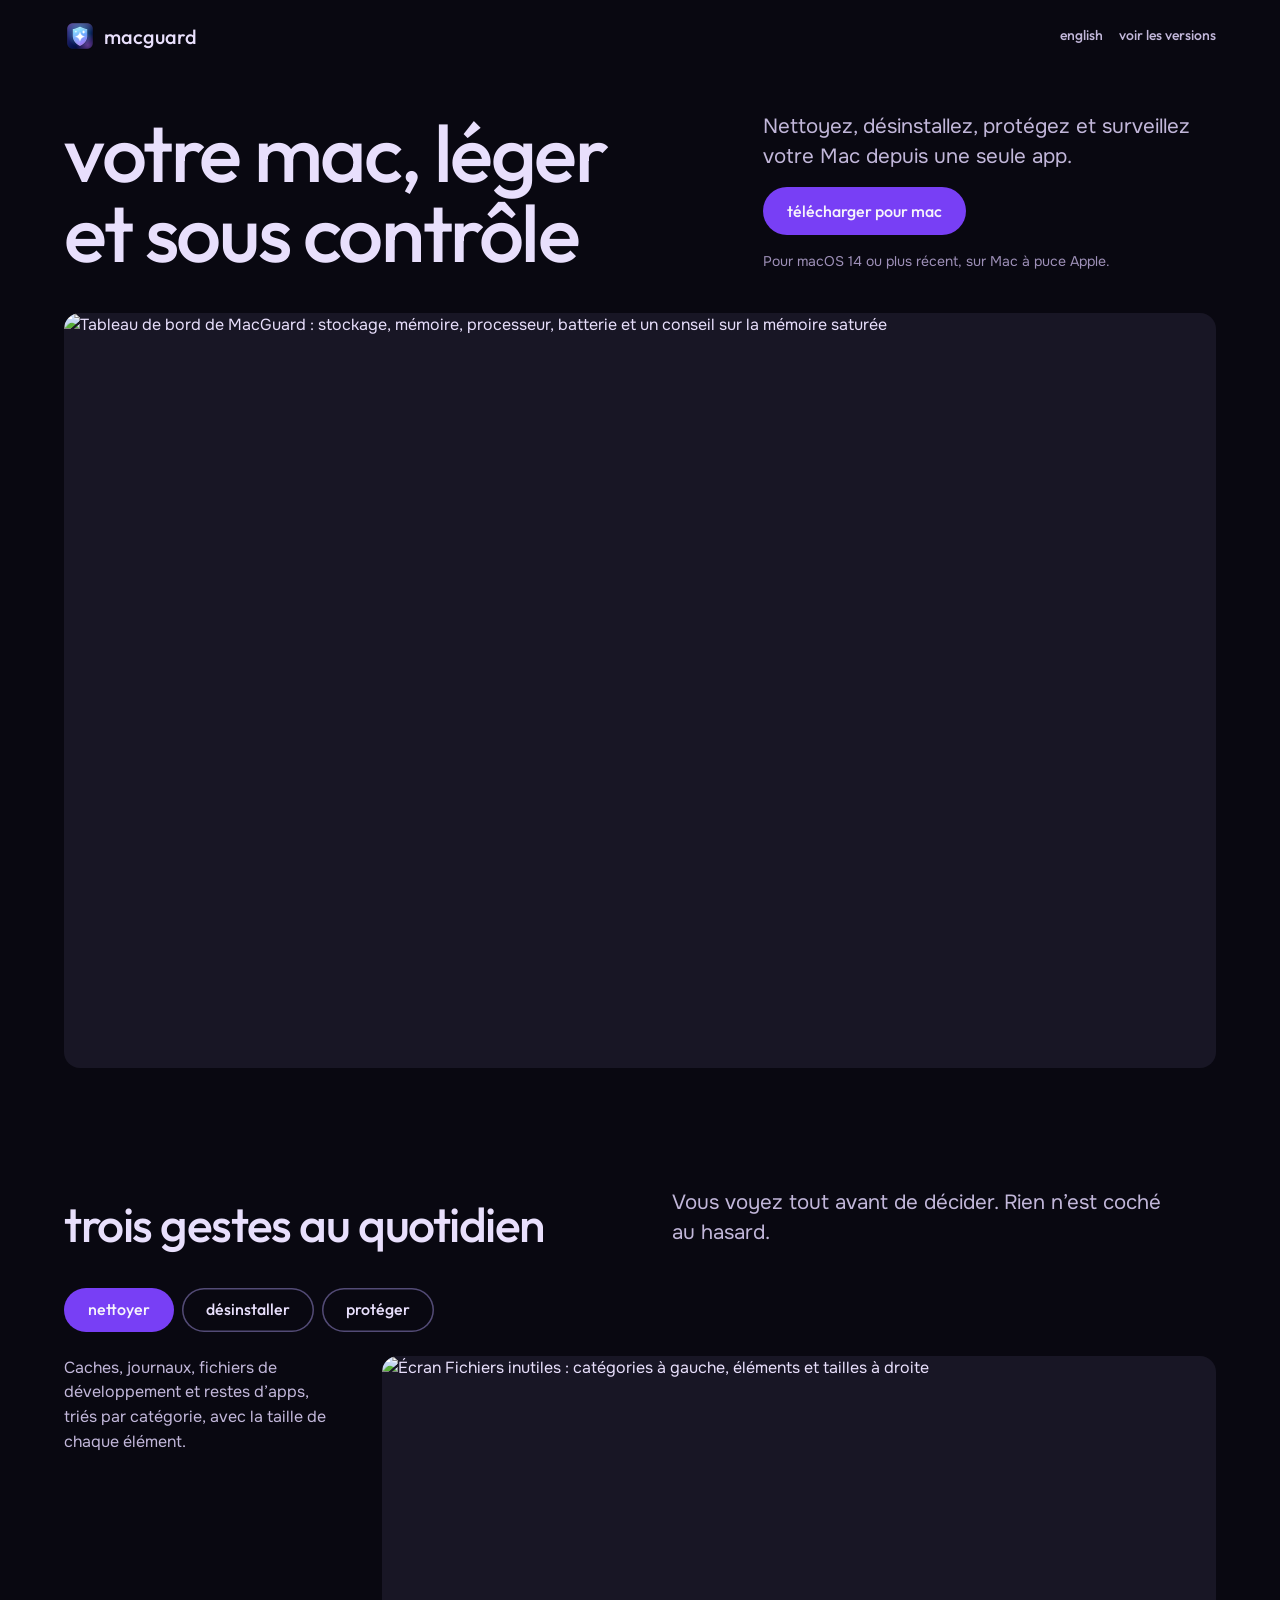
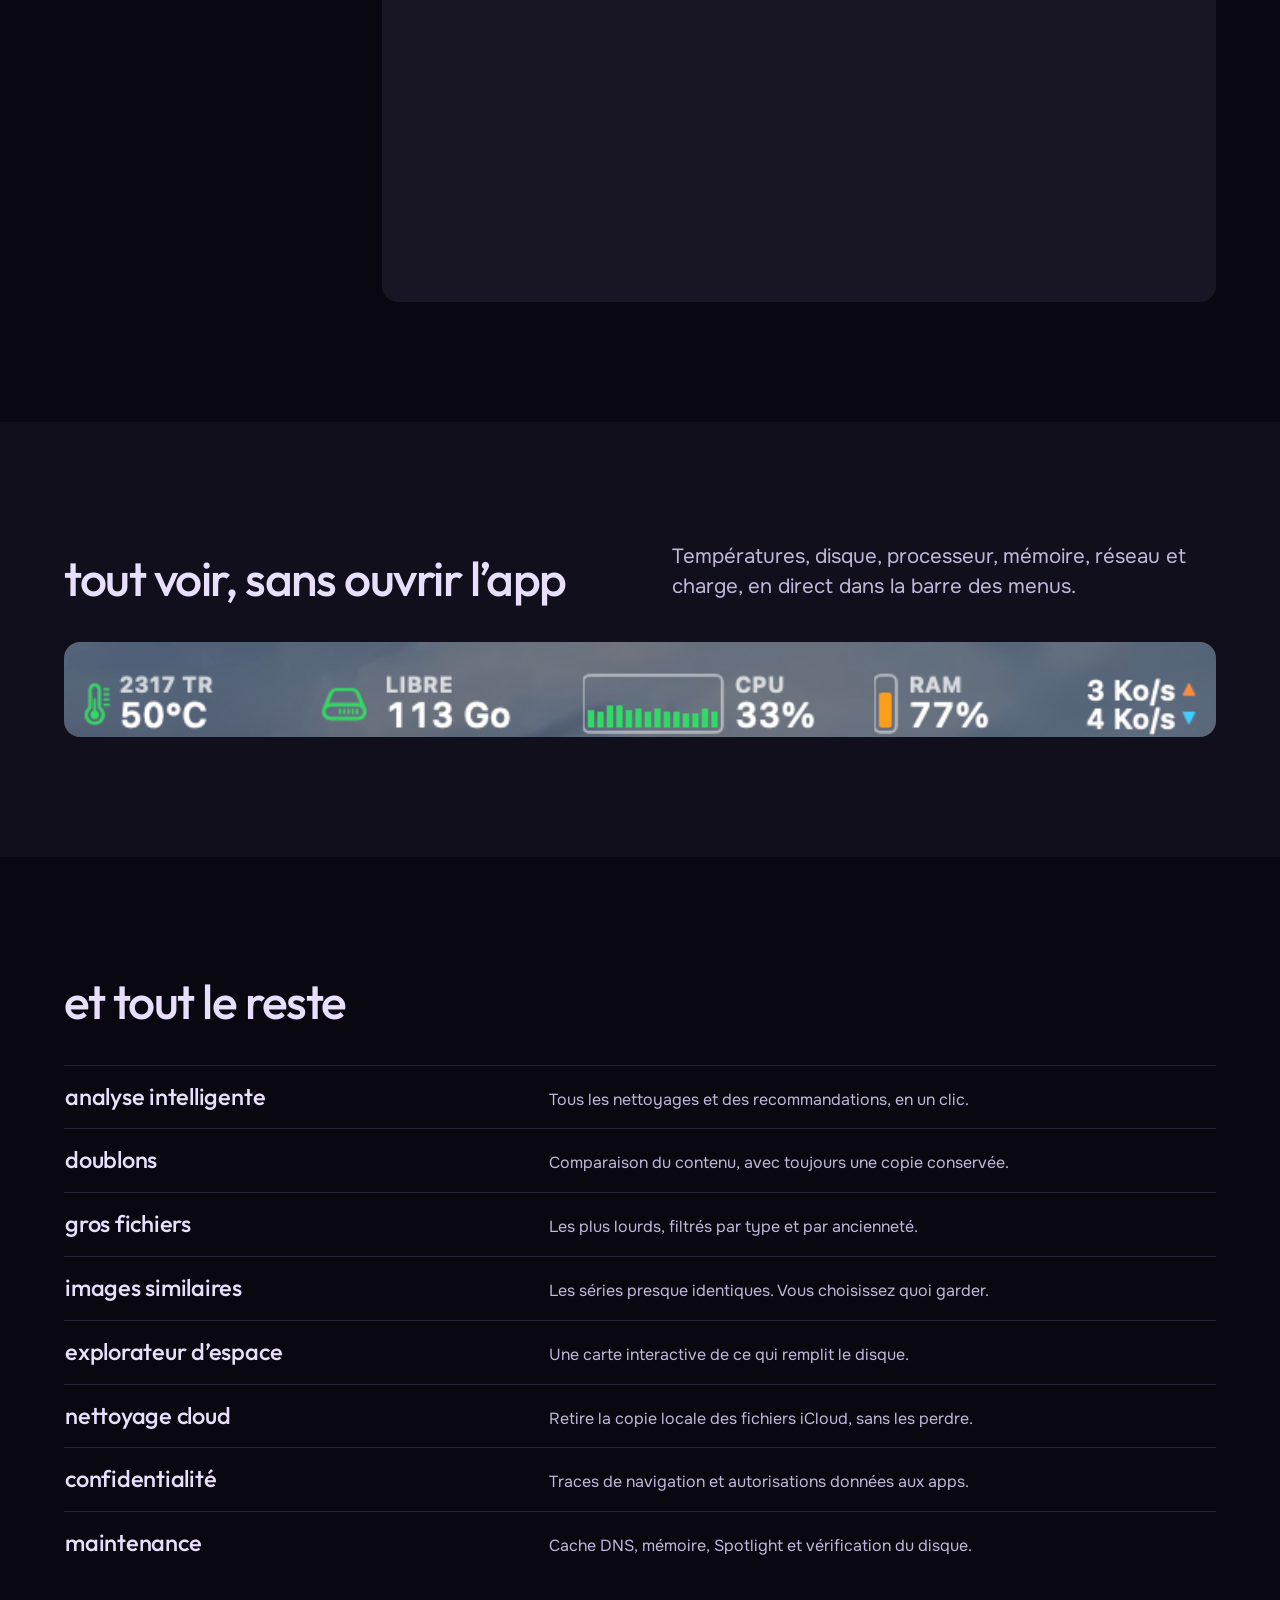
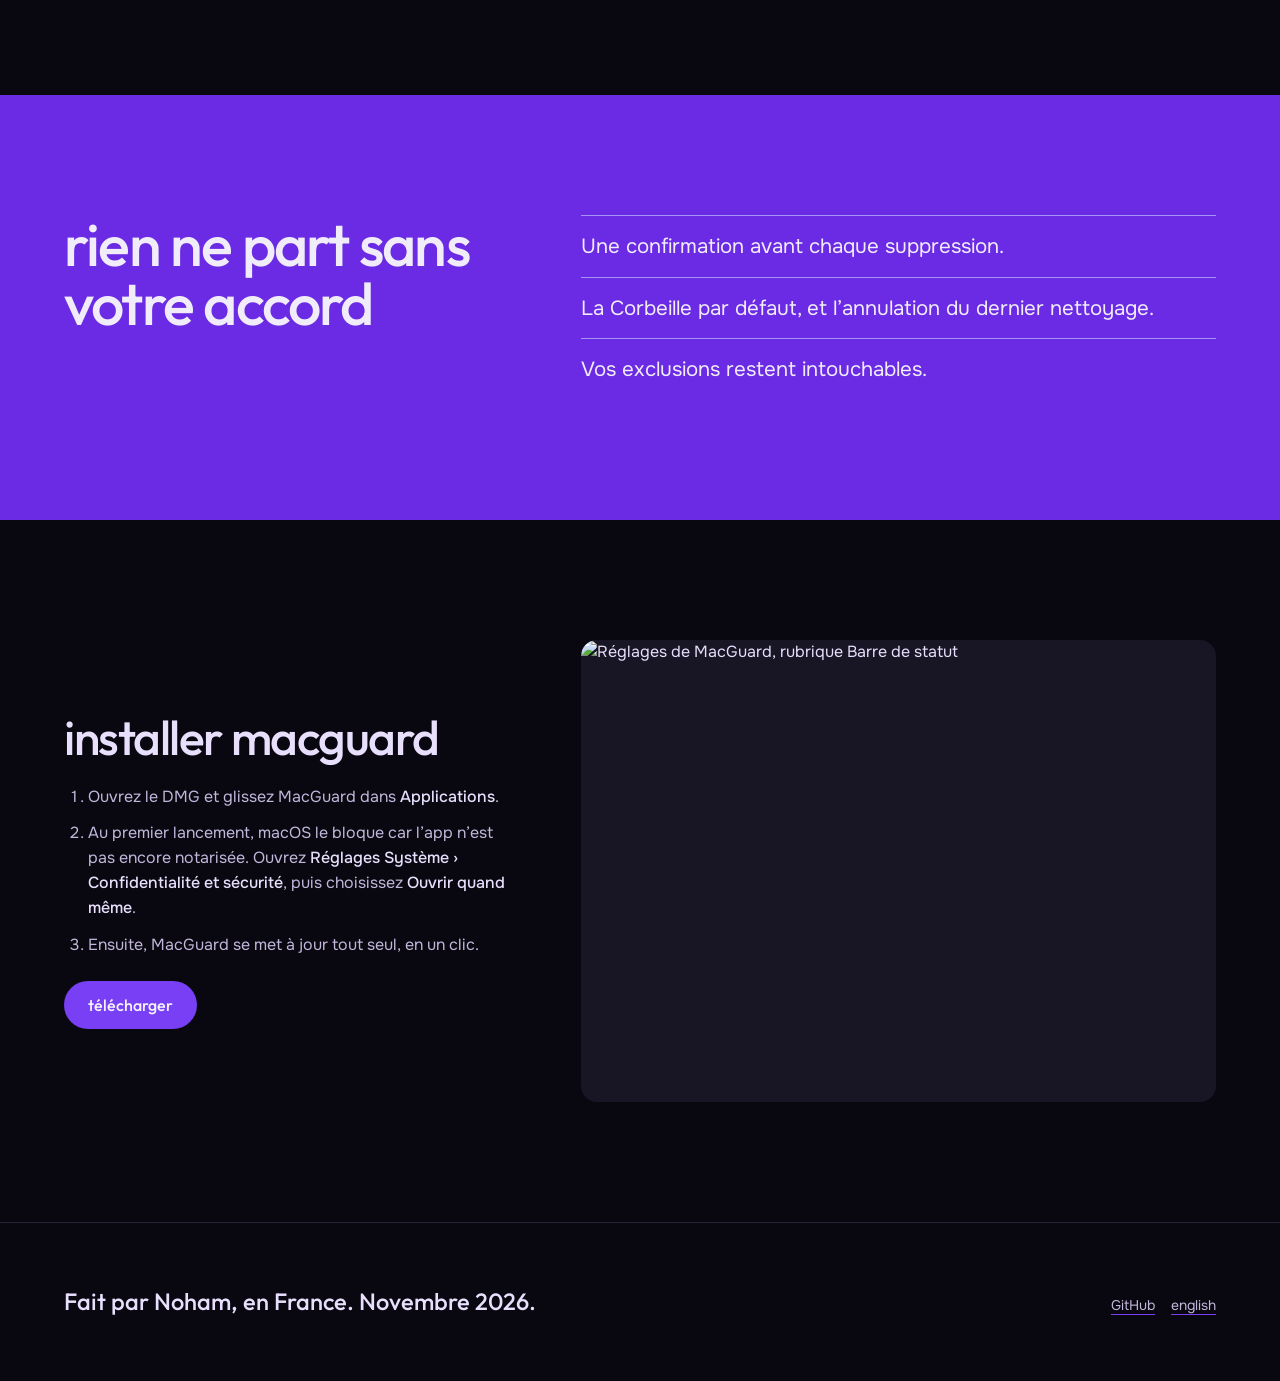
==== index.html @ 4af9a429 "Page de présentation FR/EN et README Co-Authored-By: Claude Opus 5.5 <noreply@anthropic.com>" ====
<!doctype html>
<html lang="fr">
<head>
<meta charset="utf-8">
<meta name="viewport" content="width=device-width, initial-scale=1">
<title>MacGuard, pour nettoyer et surveiller votre Mac</title>
<meta name="description" content="App macOS native pour nettoyer, désinstaller, protéger et surveiller votre Mac. Téléchargement direct.">
<meta property="og:title" content="MacGuard, pour nettoyer et surveiller votre Mac">
<meta property="og:description" content="App macOS native pour nettoyer, désinstaller, protéger et surveiller votre Mac. Téléchargement direct.">
<meta property="og:image" content="https://gorepair.github.io/MacGuard-releases/assets/dashboard.jpg">
<link rel="alternate" hreflang="fr" href="https://gorepair.github.io/MacGuard-releases/">
<link rel="alternate" hreflang="en" href="https://gorepair.github.io/MacGuard-releases/en/">
<link rel="icon" href="assets/icon.png">
<link rel="preconnect" href="https://fonts.googleapis.com">
<link href="https://fonts.googleapis.com/css2?family=Outfit:wght@300;500&family=Onest:wght@400&display=swap" rel="stylesheet">
<link rel="stylesheet" href="site.css">
</head>
<body>
<header class="container">
  <nav class="nav">
    <a class="wordmark" href="./"><img src="assets/icon.png" width="32" height="32" alt="">MacGuard</a>
    <div class="nav__links">
      <a href="en/" hreflang="en" lang="en">english</a>
      <a href="https://github.com/gorepair/MacGuard-releases/releases">voir les versions</a>
    </div>
  </nav>
</header>
<main>
  <section class="container hero">
    <h1>votre mac, léger et sous contrôle</h1>
    <div class="hero__side">
      <p class="lead">Nettoyez, désinstallez, protégez et surveillez votre Mac depuis une seule app.</p>
      <div class="actions"><a class="btn btn--primary" href="https://github.com/gorepair/MacGuard-releases/releases/latest/download/MacGuard.dmg">télécharger pour mac</a></div>
      <p class="needs">Pour macOS 14 ou plus récent, sur Mac à puce Apple.</p>
    </div>
  </section>
  <div class="container hero__screen">
    <img class="screen" src="assets/dashboard.jpg" width="1800" height="1180" fetchpriority="high" alt="Tableau de bord de MacGuard : stockage, mémoire, processeur, batterie et un conseil sur la mémoire saturée">
  </div>
  <section class="section" style="padding-top:0">
    <div class="container">
      <div class="head"><h2>trois gestes au quotidien</h2><p class="lead">Vous voyez tout avant de décider. Rien n’est coché au hasard.</p></div>
      <input class="tabs-input" type="radio" name="move" id="t1" checked>
<input class="tabs-input" type="radio" name="move" id="t2">
<input class="tabs-input" type="radio" name="move" id="t3">
      <div class="tabs"><label class="tab" for="t1">nettoyer</label>
<label class="tab" for="t2">désinstaller</label>
<label class="tab" for="t3">protéger</label></div>
      <div class="panels"><div class="panel p1"><p>Caches, journaux, fichiers de développement et restes d’apps, triés par catégorie, avec la taille de chaque élément.</p><img class="screen" src="assets/junk.jpg" width="1800" height="1180" loading="lazy" alt="Écran Fichiers inutiles : catégories à gauche, éléments et tailles à droite"></div>
<div class="panel p2"><p>Chaque app avec sa taille, sa dernière ouverture et les fichiers qu’elle laisse derrière elle.</p><img class="screen" src="assets/uninstaller.jpg" width="1800" height="1180" loading="lazy" alt="Écran Désinstallateur : liste des apps et fichiers liés à l’app choisie"></div>
<div class="panel p3"><p>Vos apps et vos téléchargements comparés aux signatures de malwares d’Apple, et les protections de macOS vérifiées.</p><img class="screen" src="assets/malware.jpg" width="1800" height="1180" loading="lazy" alt="Écran Malwares : éléments à examiner et état des protections de macOS"></div></div>
    </div>
  </section>
  <section class="section bar">
    <div class="container">
      <div class="head"><h2>tout voir, sans ouvrir l’app</h2><p class="lead">Températures, disque, processeur, mémoire, réseau et charge, en direct dans la barre des menus.</p></div>
      <img class="bar__shot" src="assets/menubar.png" width="728" height="60" loading="lazy" alt="Barre des menus avec les éléments de MacGuard : températures, espace libre, processeur, mémoire et réseau">
    </div>
  </section>
  <section class="section">
    <div class="container">
      <div class="head"><h2>et tout le reste</h2></div>
      <table class="uses"><tbody><tr><th scope="row">analyse intelligente</th><td>Tous les nettoyages et des recommandations, en un clic.</td></tr>
<tr><th scope="row">doublons</th><td>Comparaison du contenu, avec toujours une copie conservée.</td></tr>
<tr><th scope="row">gros fichiers</th><td>Les plus lourds, filtrés par type et par ancienneté.</td></tr>
<tr><th scope="row">images similaires</th><td>Les séries presque identiques. Vous choisissez quoi garder.</td></tr>
<tr><th scope="row">explorateur d’espace</th><td>Une carte interactive de ce qui remplit le disque.</td></tr>
<tr><th scope="row">nettoyage cloud</th><td>Retire la copie locale des fichiers iCloud, sans les perdre.</td></tr>
<tr><th scope="row">confidentialité</th><td>Traces de navigation et autorisations données aux apps.</td></tr>
<tr><th scope="row">maintenance</th><td>Cache DNS, mémoire, Spotlight et vérification du disque.</td></tr></tbody></table>
    </div>
  </section>
  <section class="section record">
    <div class="container record__grid">
      <h2>rien ne part sans votre accord</h2>
      <ul><li>Une confirmation avant chaque suppression.</li>
<li>La Corbeille par défaut, et l’annulation du dernier nettoyage.</li>
<li>Vos exclusions restent intouchables.</li></ul>
    </div>
  </section>
  <section class="section">
    <div class="container install">
      <div>
        <h2>installer macguard</h2>
        <ol><li>Ouvrez le DMG et glissez MacGuard dans <strong>Applications</strong>.</li>
<li>Au premier lancement, macOS le bloque car l’app n’est pas encore notarisée. Ouvrez <strong>Réglages Système › Confidentialité et sécurité</strong>, puis choisissez <strong>Ouvrir quand même</strong>.</li>
<li>Ensuite, MacGuard se met à jour tout seul, en un clic.</li></ol>
        <div class="actions"><a class="btn btn--primary" href="https://github.com/gorepair/MacGuard-releases/releases/latest/download/MacGuard.dmg">télécharger</a></div>
      </div>
      <figure style="margin:0"><img class="screen" src="assets/settings.jpg" width="1800" height="1310" loading="lazy" alt="Réglages de MacGuard, rubrique Barre de statut"></figure>
    </div>
  </section>
</main>
<footer class="close">
  <div class="container close__grid">
    <p class="close__sign">Fait par Noham, en France. Novembre 2026.</p>
    <nav><a href="https://github.com/gorepair/MacGuard-releases/releases">GitHub</a><a href="en/" lang="en">english</a></nav>
  </div>
</footer>
</body>
</html>
---- site.css ----
/* Hallmark · shape: Showcase, swapped from Map / Diagram because a Mac app has no map to draw · genre: modern-minimal · theme: Ultraviolet (deal 1/3, seed macguard-app-macos-native-05ab·c14bf76a·2026-11-06·r0) · job: try · draw: 2e36ed
 * hero: Banner · nav: edge-aligned · footer: letter close · imagery: the product, real captures · signature: the real dashboard, full width, right under the download · ultraviolet: night, one record band
 * axes: dark/geometric-sans/cool · posture: committed · contrast: pass · fold: pass · v2.0.0 */
/* Hallmark · pre-emit critique: P4 H4 E4 S4 R4 V4 · weakest: S, the menu bar crop is small, so it sits alone on its own band at full width */
/* Hallmark · waive 26b · no form control and nothing disabled on the page · a download page has no state to disable */
@import url("./tokens.css");
@import url("./base.css");

:root {
  color-scheme: dark;
  --color-paper: oklch(14% 0.02 290); --color-paper-2: oklch(17.5% 0.025 290); --color-paper-3: oklch(21% 0.03 290);
  --color-ink: oklch(92% 0.04 300); --color-ink-2: oklch(80% 0.05 300); --color-muted: oklch(68% 0.06 300);
  --color-rule: oklch(28% 0.04 290); --color-rule-2: oklch(44% 0.07 292);
  --color-accent: oklch(55% 0.25 290); --color-accent-deep: oklch(48% 0.24 290); --color-accent-soft: oklch(36% 0.09 293);
  --color-accent-ink: oklch(97% 0.01 300); --color-focus: oklch(62% 0.22 290);
  --color-record: oklch(50% 0.25 290); --color-record-ink: oklch(95% 0.02 300); --color-record-rule: oklch(72% 0.14 292);
}

html { overflow-x: clip; }
body { overflow-x: clip; background: var(--color-paper); color: var(--color-ink); font-family: var(--font-body); }
h1, h2, h3, .wordmark, .btn, .tab, .nav a { text-transform: lowercase; font-family: var(--font-display); }
h1, h2 { font-weight: var(--display-weight); line-height: 1; letter-spacing: var(--tracking-display); overflow-wrap: break-word; min-width: 0; }
h1 { font-size: var(--text-display); }
h2 { font-size: var(--text-section); }
h3 { font-size: var(--text-title); font-weight: 500; letter-spacing: -0.01em; }
p { line-height: 1.55; }
.lead { font-size: var(--text-lead); color: var(--color-ink-2); }
.container { max-width: var(--container); margin-inline: auto; padding-inline: var(--gutter); }
.section { padding-block: var(--section-gap-s); }
.screen { display: block; width: 100%; height: auto; border-radius: var(--radius-card); background: var(--color-paper-3); }

/* Nav */
.nav { display: flex; align-items: center; justify-content: space-between; gap: var(--space-lg); min-height: 72px; }
.wordmark { display: inline-flex; align-items: center; gap: var(--space-xs); font-size: var(--text-lg); font-weight: 500; color: var(--color-ink); text-decoration: none; text-transform: none; }
.wordmark img { width: 32px; height: 32px; }
.nav__links { display: flex; align-items: center; gap: var(--space-md); }
.nav a:not(.btn):not(.wordmark) { color: var(--color-ink-2); font-size: var(--text-sm); font-weight: 500; text-decoration: none; }
.nav a:not(.btn):not(.wordmark):hover { color: var(--color-ink); text-decoration: underline; text-decoration-color: var(--color-accent); text-underline-offset: 4px; }
a:focus-visible, input:focus-visible + label { outline: 2px solid var(--color-focus); outline-offset: 2px; border-radius: var(--radius-pill); }

/* Controls */
.btn { display: inline-flex; align-items: center; justify-content: center; min-height: 48px; padding: 0 var(--space-lg); border-radius: var(--radius-pill); font-size: var(--text-md); font-weight: 500; text-decoration: none; transition: background-color var(--dur-micro) var(--ease-out), box-shadow var(--dur-micro) var(--ease-out); }
.btn:active { transform: translateY(1px); }
.btn--primary { background: var(--color-accent); color: var(--color-accent-ink); }
.btn--primary:hover { background: var(--color-accent-deep); }
.btn--secondary { box-shadow: inset 0 0 0 1.5px var(--color-rule-2); color: var(--color-ink); }
.btn--secondary:hover { background: var(--color-paper-3); }
.btn--small { min-height: 40px; padding: 0 var(--space-md); font-size: var(--text-sm); }
.actions { display: flex; flex-wrap: wrap; gap: var(--space-sm); align-items: center; }
.needs { font-size: var(--text-sm); color: var(--color-muted); }

/* Hero */
.hero { display: grid; grid-template-columns: minmax(0, 7fr) minmax(0, 5fr); gap: var(--space-2xl); align-items: end; padding-block: var(--space-xl) var(--space-xl); }
.hero__side { display: grid; gap: var(--space-md); justify-items: start; }
.hero__screen { padding-bottom: var(--section-gap-s); }

/* Switcher */
.head { display: grid; grid-template-columns: minmax(0, 6fr) minmax(0, 6fr); gap: var(--space-2xl); align-items: end; margin-bottom: var(--space-xl); }
.tabs-input { position: absolute; width: 1px; height: 1px; opacity: 0; }
.tabs { display: flex; flex-wrap: wrap; gap: var(--space-xs); margin-bottom: var(--space-lg); }
.tab { display: inline-flex; align-items: center; min-height: 44px; padding: 0 var(--space-lg); border-radius: var(--radius-pill); box-shadow: inset 0 0 0 1.5px var(--color-rule-2); font-size: var(--text-md); font-weight: 500; cursor: pointer; transition: background-color var(--dur-micro) var(--ease-out), color var(--dur-micro) var(--ease-out); }
.tab:hover { background: var(--color-paper-3); }
.panel { display: none; grid-template-columns: minmax(0, 3fr) minmax(0, 9fr); gap: var(--space-xl); align-items: start; }
.panel p { color: var(--color-ink-2); }
#t1:checked ~ .tabs label[for="t1"], #t2:checked ~ .tabs label[for="t2"], #t3:checked ~ .tabs label[for="t3"] { background: var(--color-accent); box-shadow: none; color: var(--color-accent-ink); }
#t1:checked ~ .panels .p1, #t2:checked ~ .panels .p2, #t3:checked ~ .panels .p3 { display: grid; }

/* Menu bar */
.bar { background: var(--color-paper-2); }
.bar__shot { display: block; width: 100%; height: auto; border-radius: var(--radius-card); }

/* Table */
.uses { width: 100%; border-collapse: collapse; }
.uses th, .uses td { padding-block: var(--space-md); border-top: var(--rule-hair) solid var(--color-rule); text-align: left; vertical-align: baseline; }
.uses th { width: 42%; padding-right: var(--space-lg); font: 500 var(--text-title)/1.2 var(--font-display); text-transform: lowercase; letter-spacing: -0.01em; }
.uses td { color: var(--color-ink-2); }

/* Record band */
.record { background: var(--color-record); color: var(--color-record-ink); }
.record h2 { font-size: var(--text-display-s); max-width: 14ch; }
.record__grid { display: grid; grid-template-columns: minmax(0, 5fr) minmax(0, 7fr); gap: var(--space-2xl); align-items: start; }
.record ul { display: grid; list-style: none; margin: 0; padding: 0; }
.record li { padding-block: var(--space-md); border-top: var(--rule-hair) solid var(--color-record-rule); font-size: var(--text-lead); line-height: 1.4; }

/* Install */
.install { display: grid; grid-template-columns: minmax(0, 5fr) minmax(0, 7fr); gap: var(--space-2xl); align-items: center; }
.install ol { margin: var(--space-lg) 0; padding-left: var(--space-lg); color: var(--color-ink-2); display: grid; gap: var(--space-sm); }
.install strong { color: var(--color-ink); font-weight: 500; }

/* Footer */
.close { border-top: var(--rule-hair) solid var(--color-rule); padding-block: var(--space-2xl); }
.close__grid { display: flex; flex-wrap: wrap; gap: var(--space-lg); justify-content: space-between; align-items: baseline; }
.close__sign { font: 500 var(--text-title)/1.2 var(--font-display); }
.close nav { display: flex; flex-wrap: wrap; gap: var(--space-md); }
.close a { color: var(--color-ink-2); font-size: var(--text-sm); text-underline-offset: 4px; text-decoration-color: var(--color-accent); }
.close a:hover { color: var(--color-ink); }

@media (max-width: 60rem) {
  :root { --gutter: 20px; --section-gap-s: 80px; }
  .hero, .head, .panel, .record__grid, .install { grid-template-columns: minmax(0, 1fr); gap: var(--space-lg); }
  .uses th { width: auto; display: block; border-top: var(--rule-hair) solid var(--color-rule); padding-bottom: 0; }
  .uses td { display: block; border-top: 0; padding-top: var(--space-2xs); }
  .install > figure { order: 2; }
}
@media (prefers-reduced-motion: reduce) {
  .btn, .tab { transition: none; }
  .btn:active { transform: none; }
}
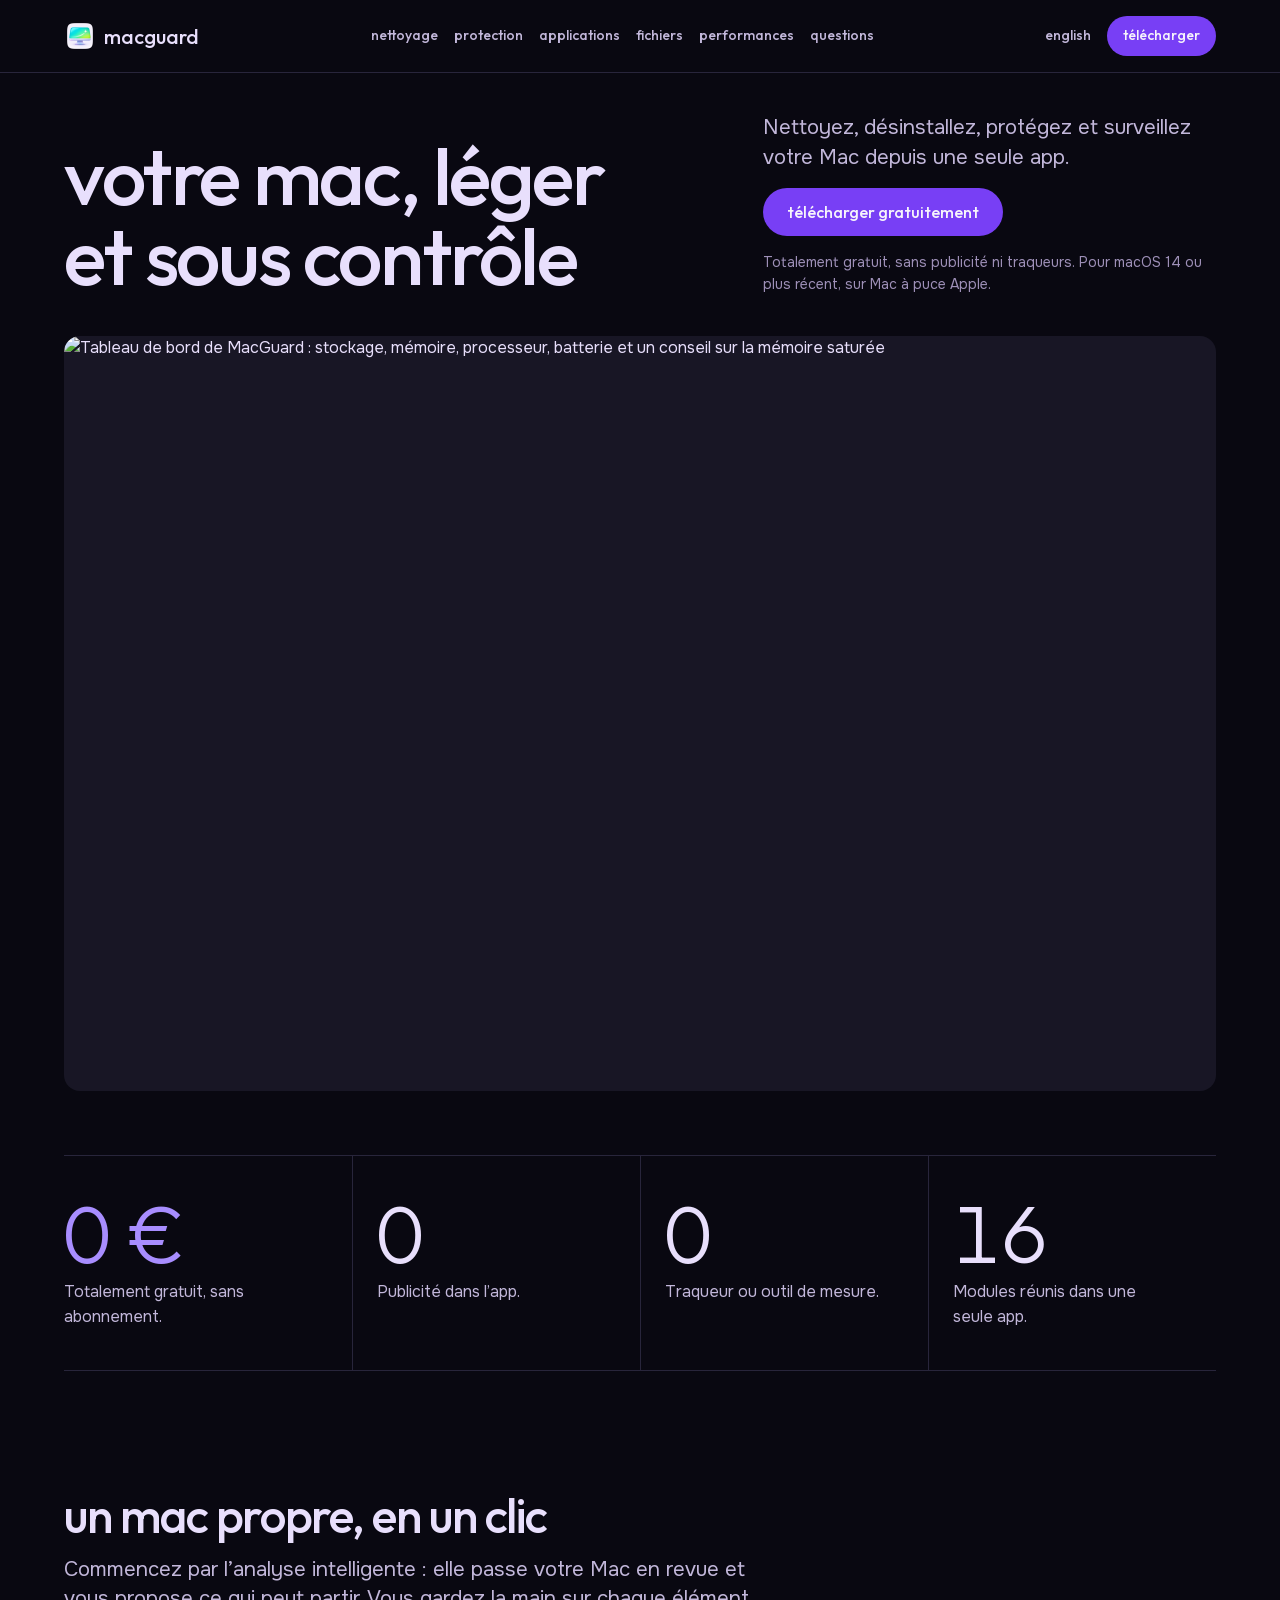
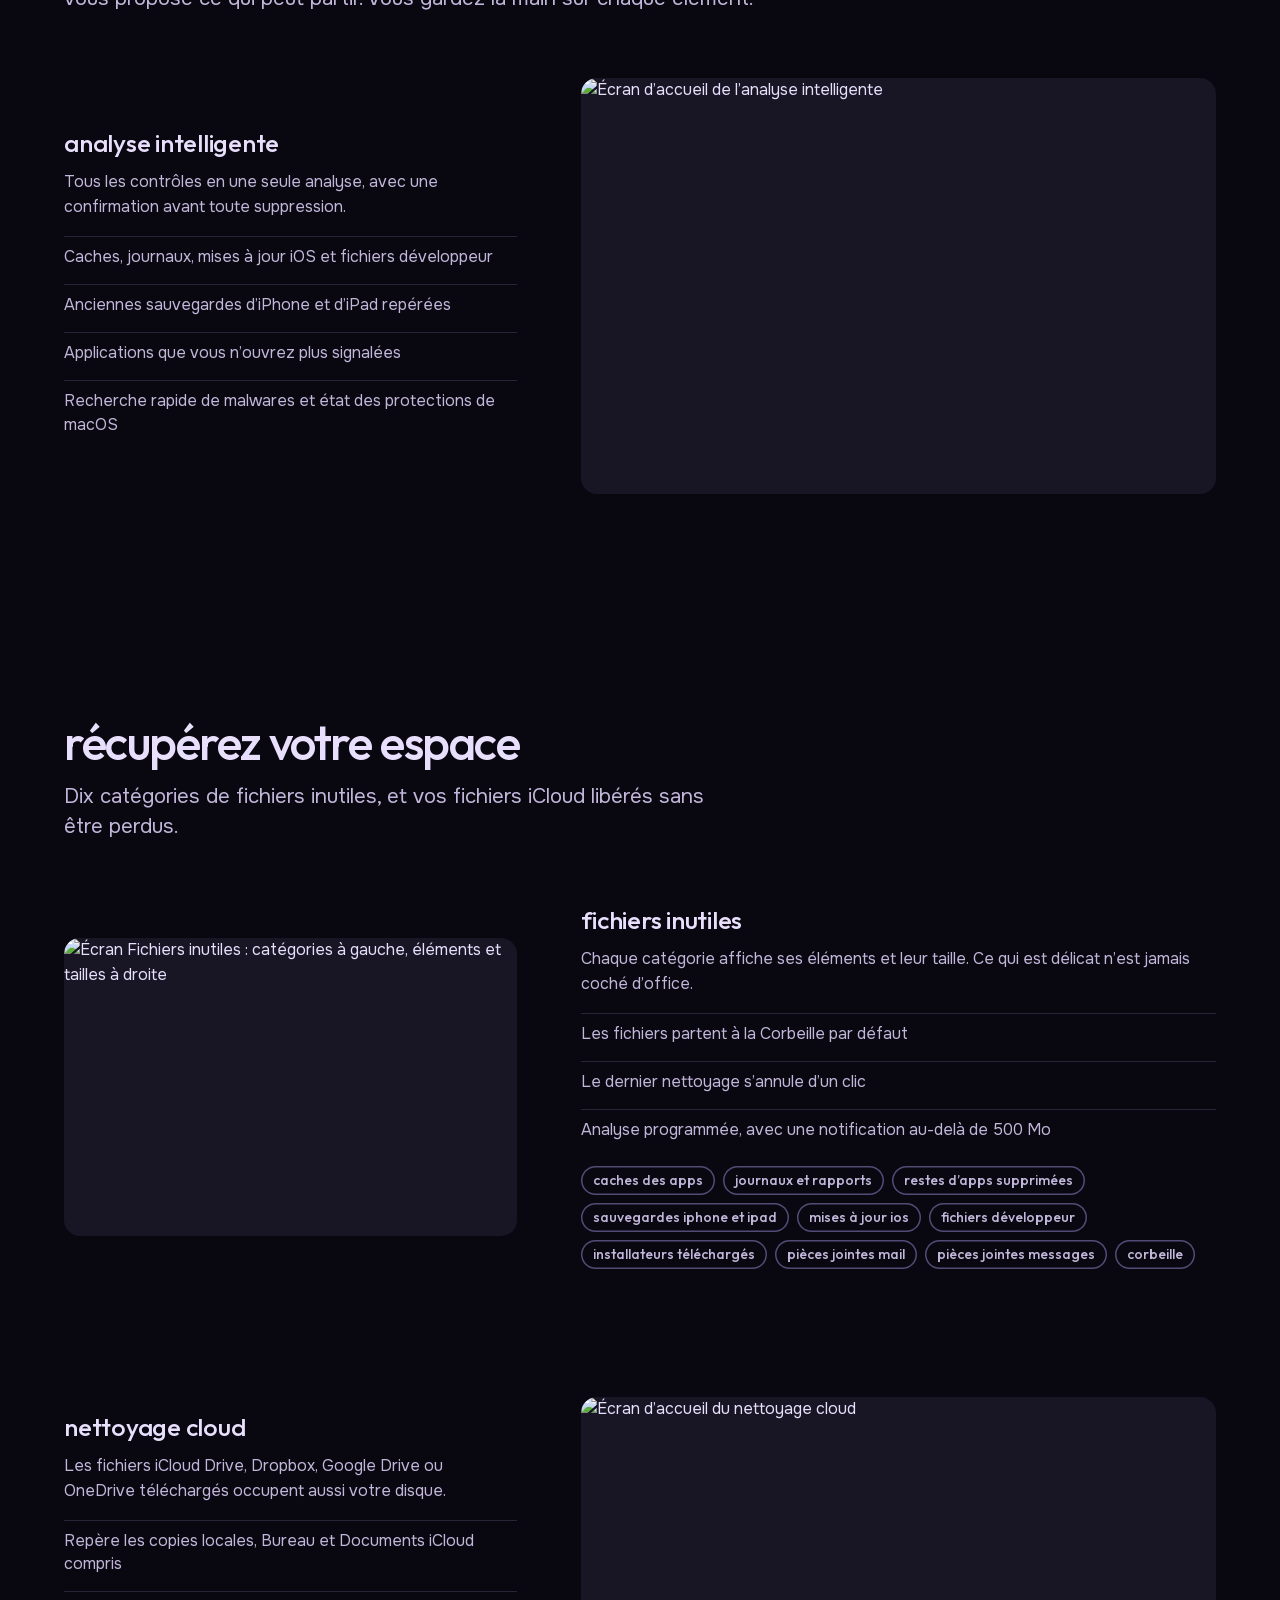
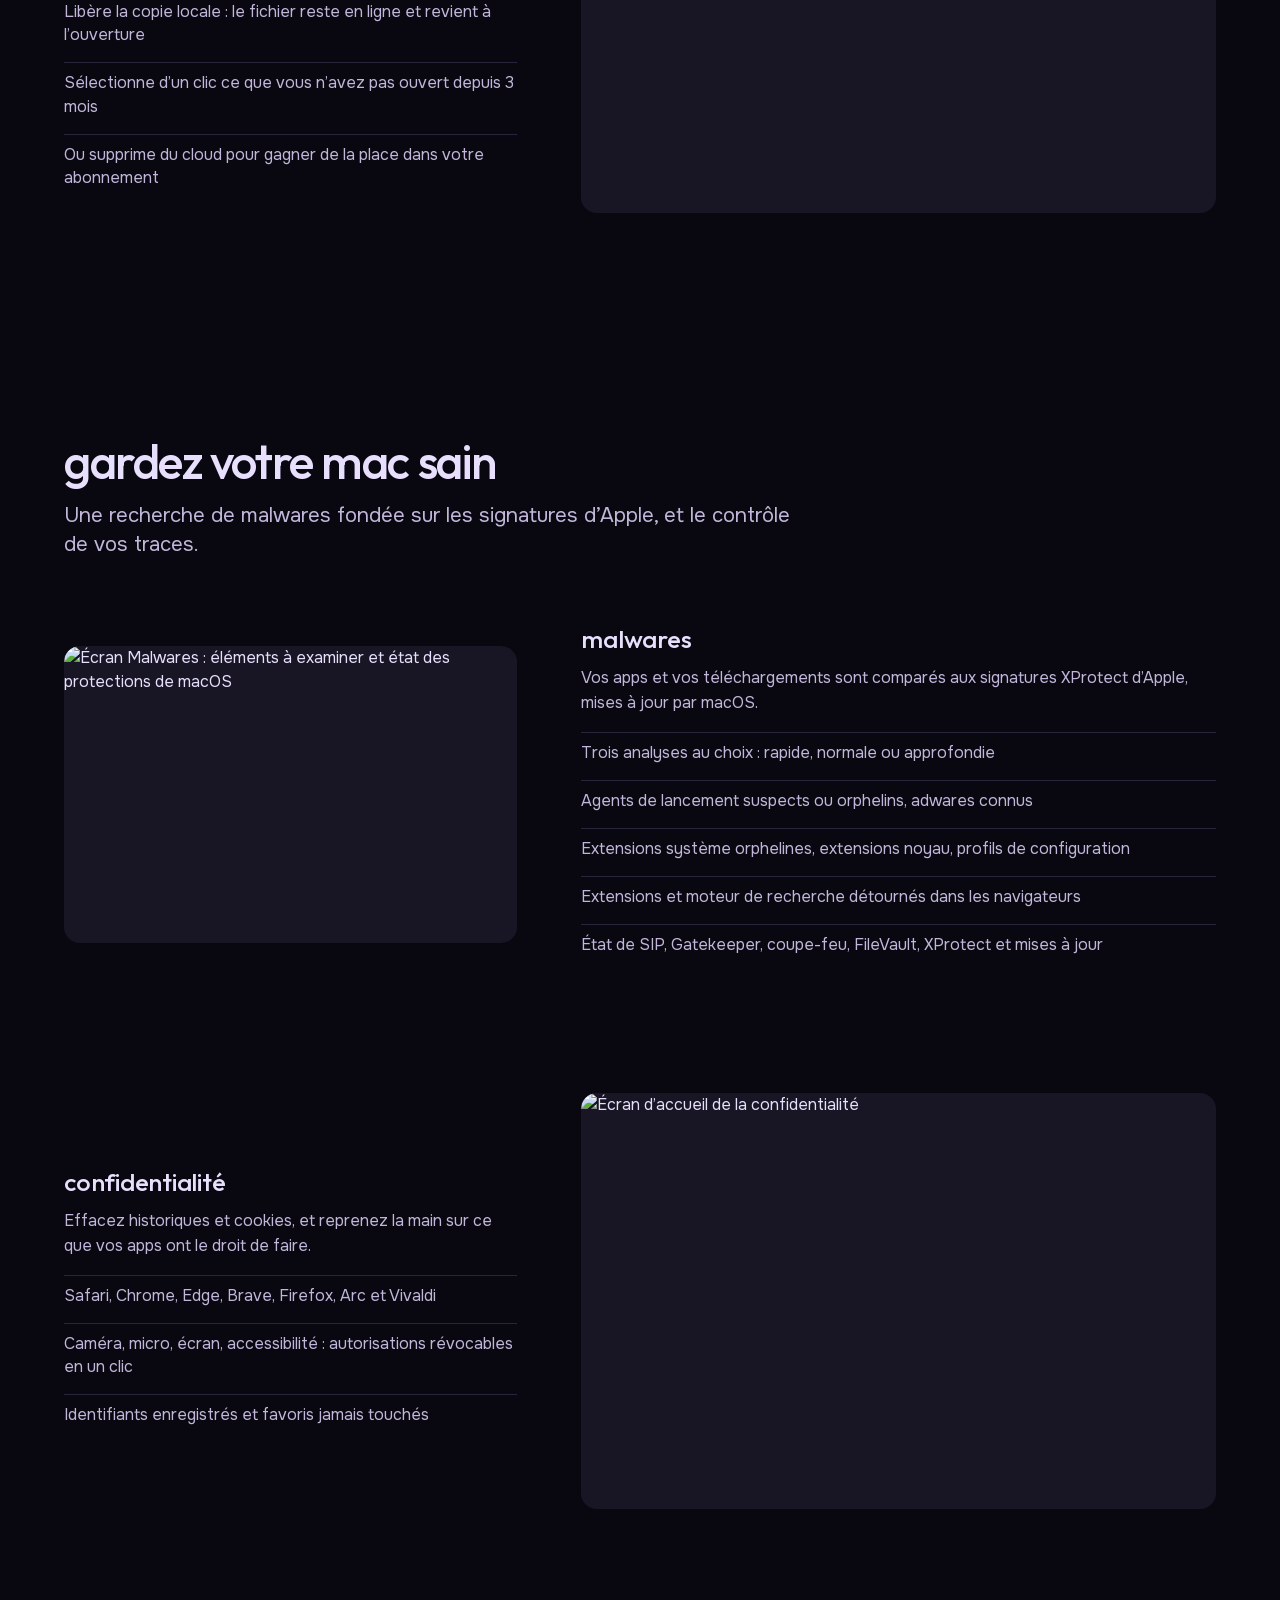
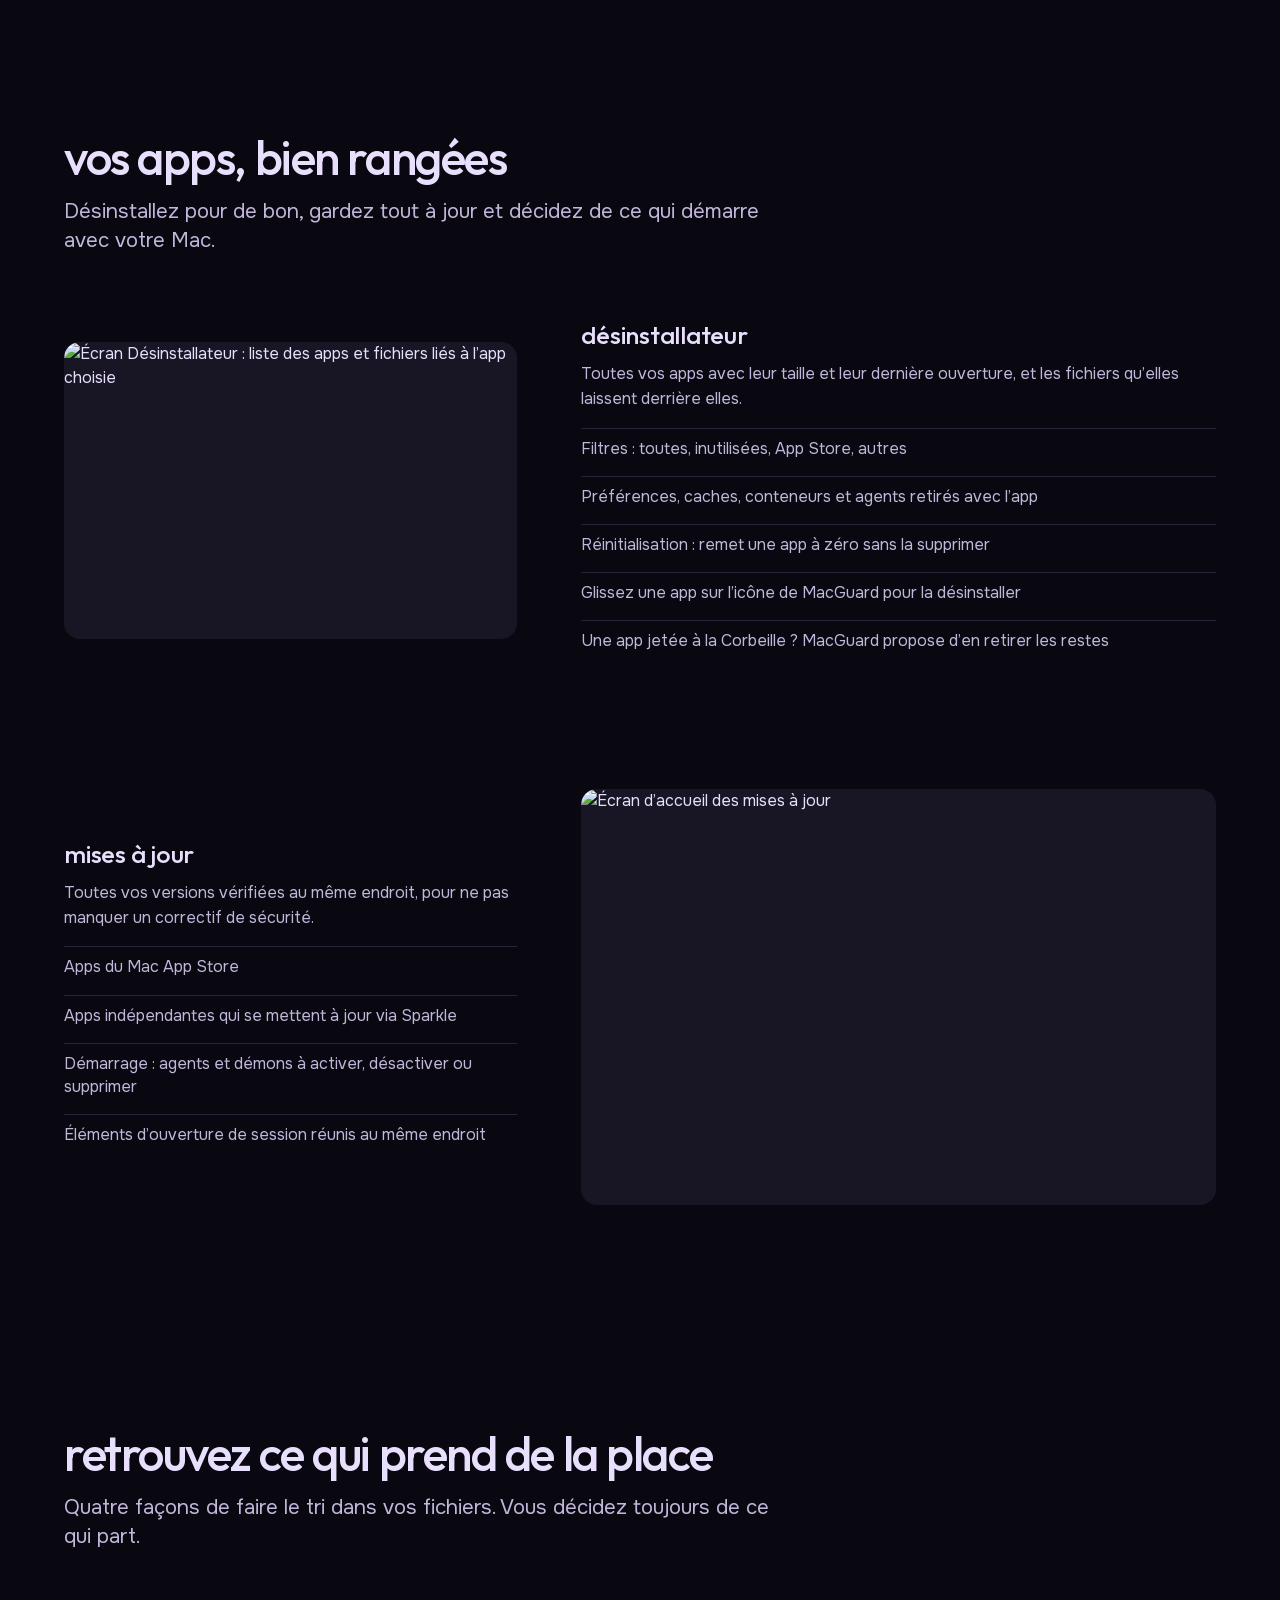
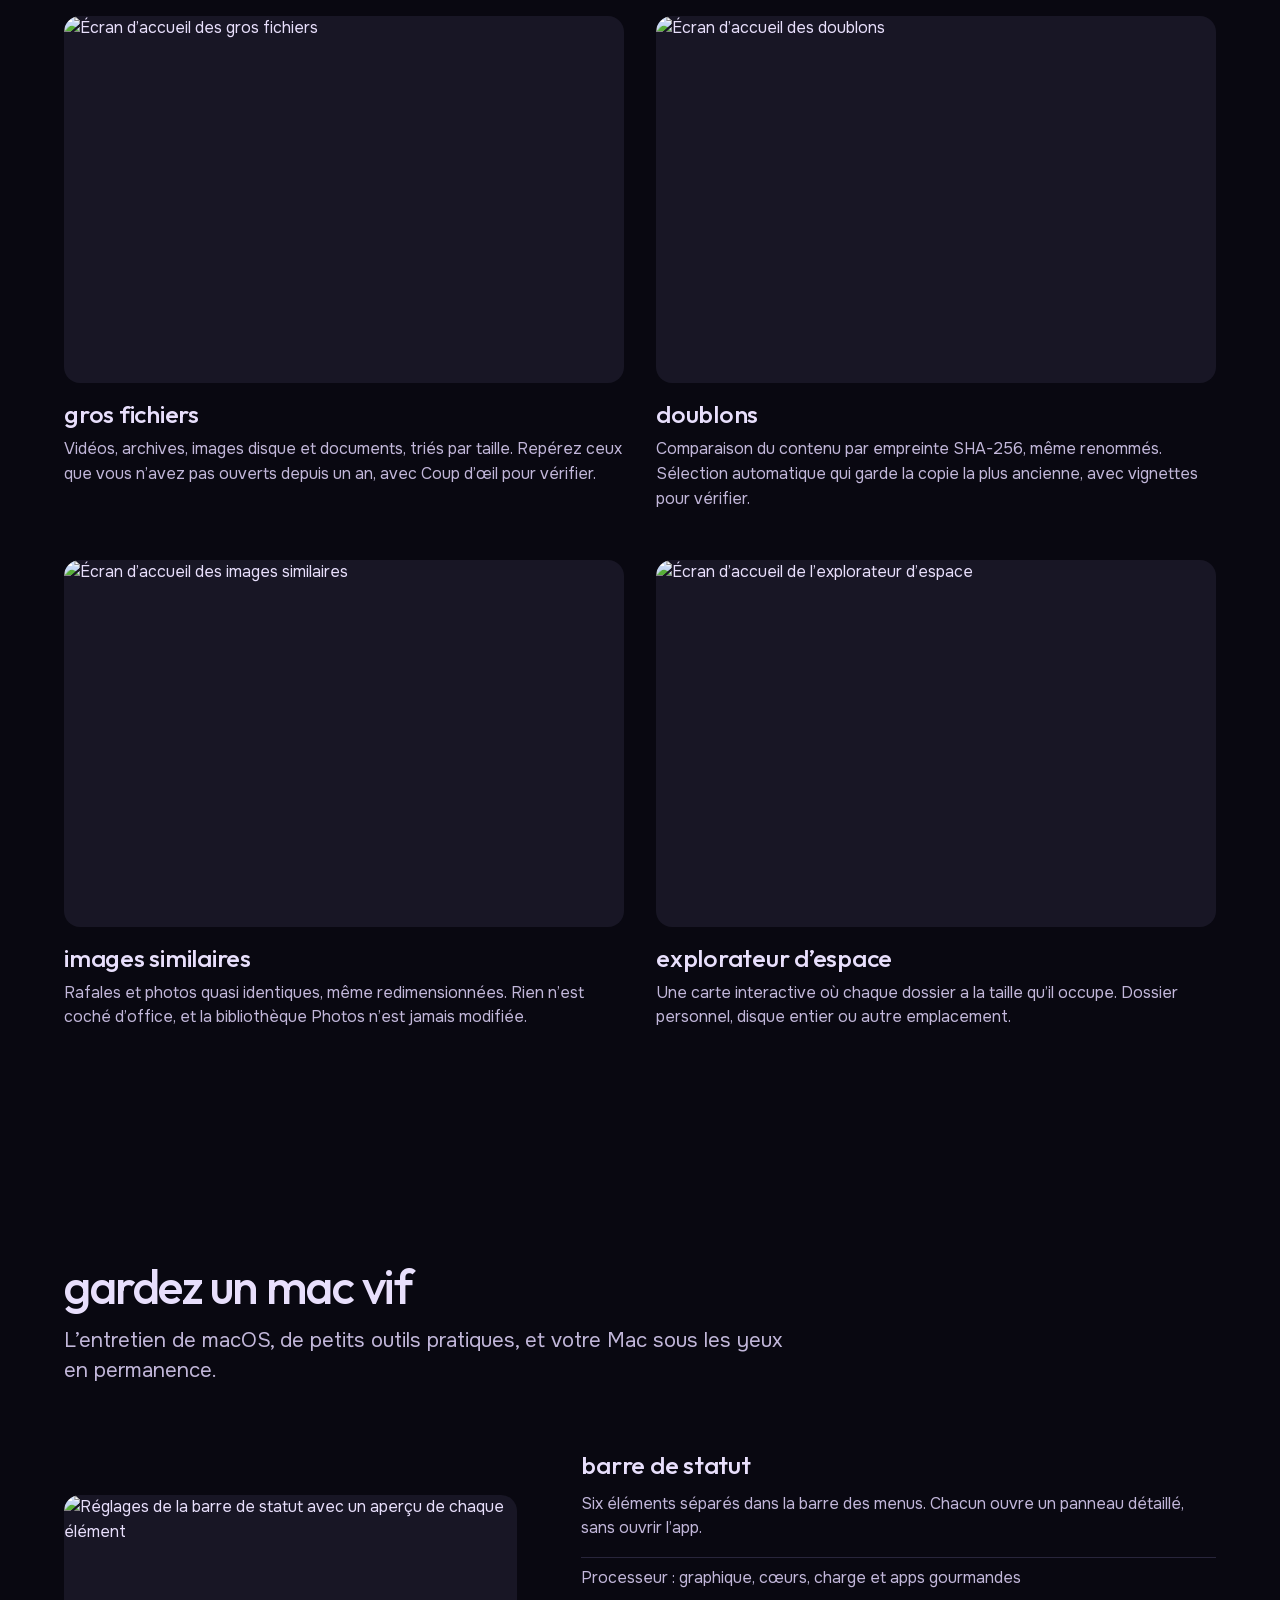
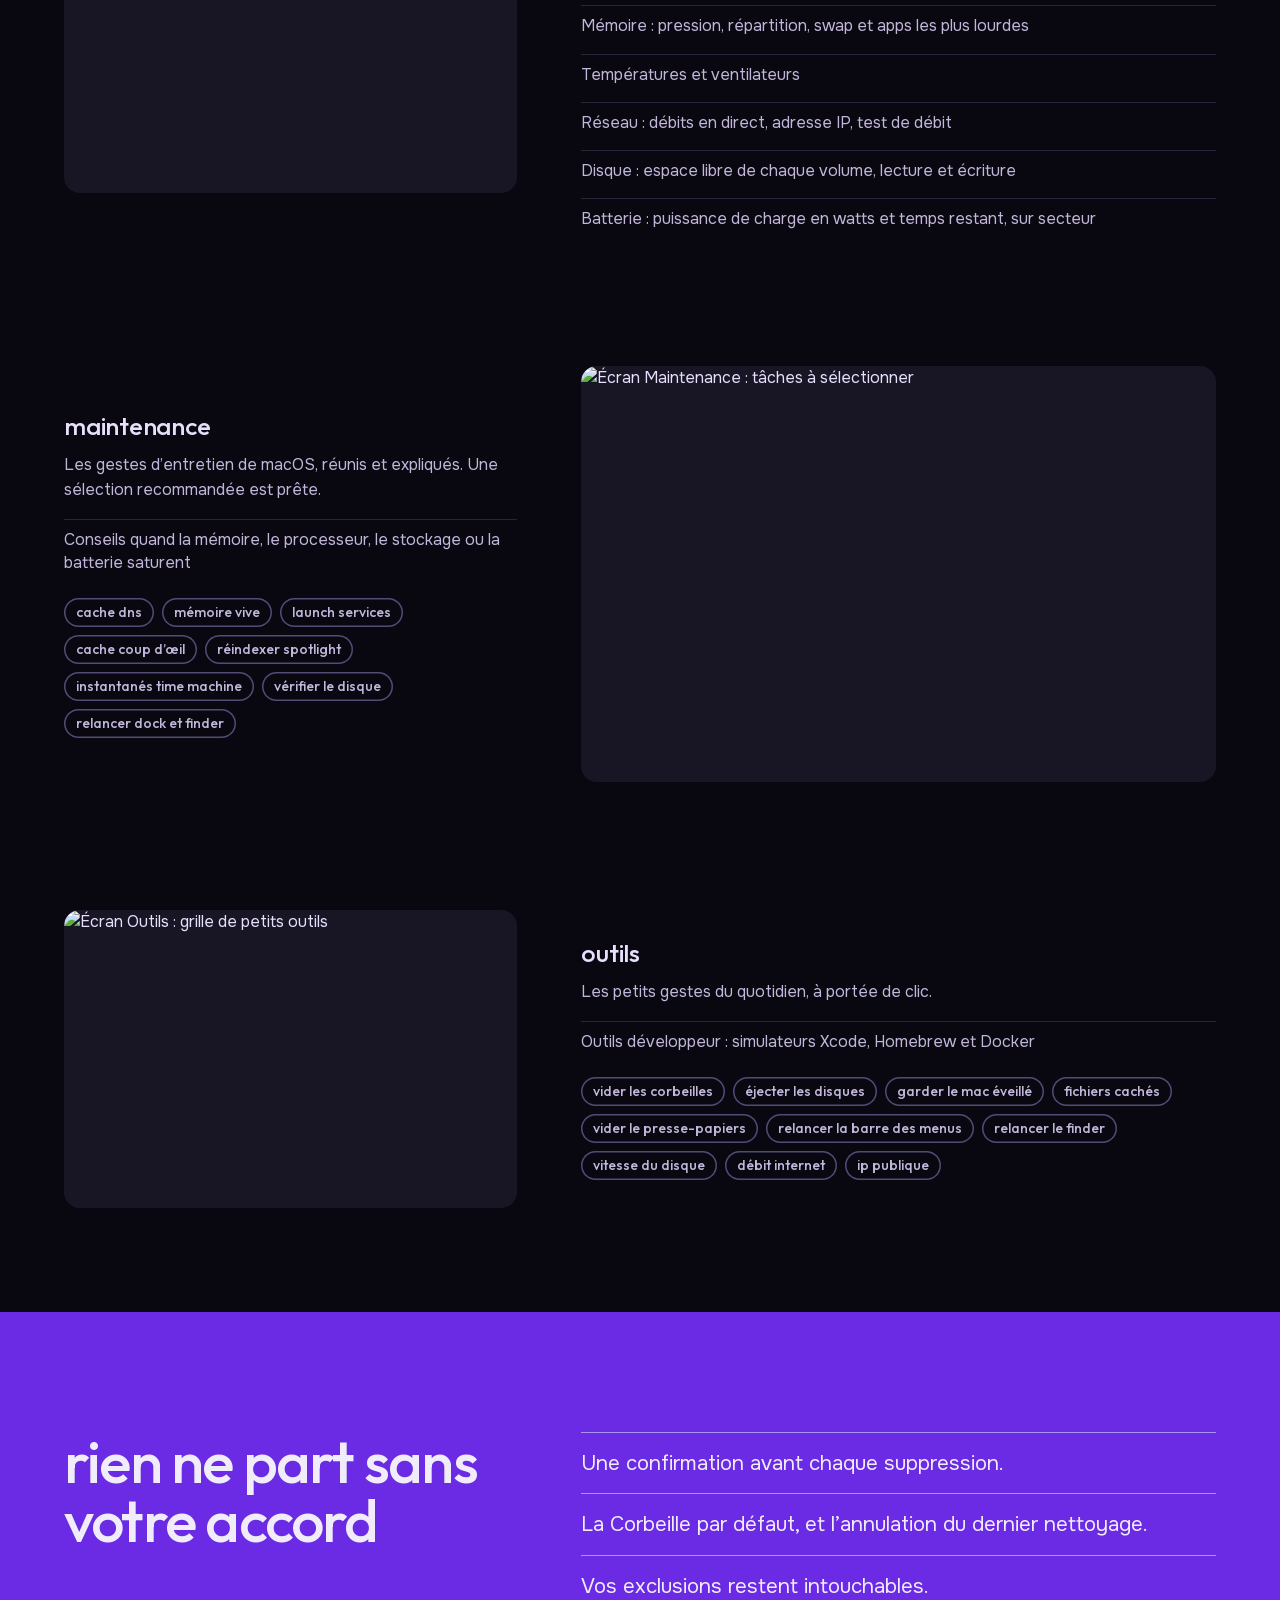
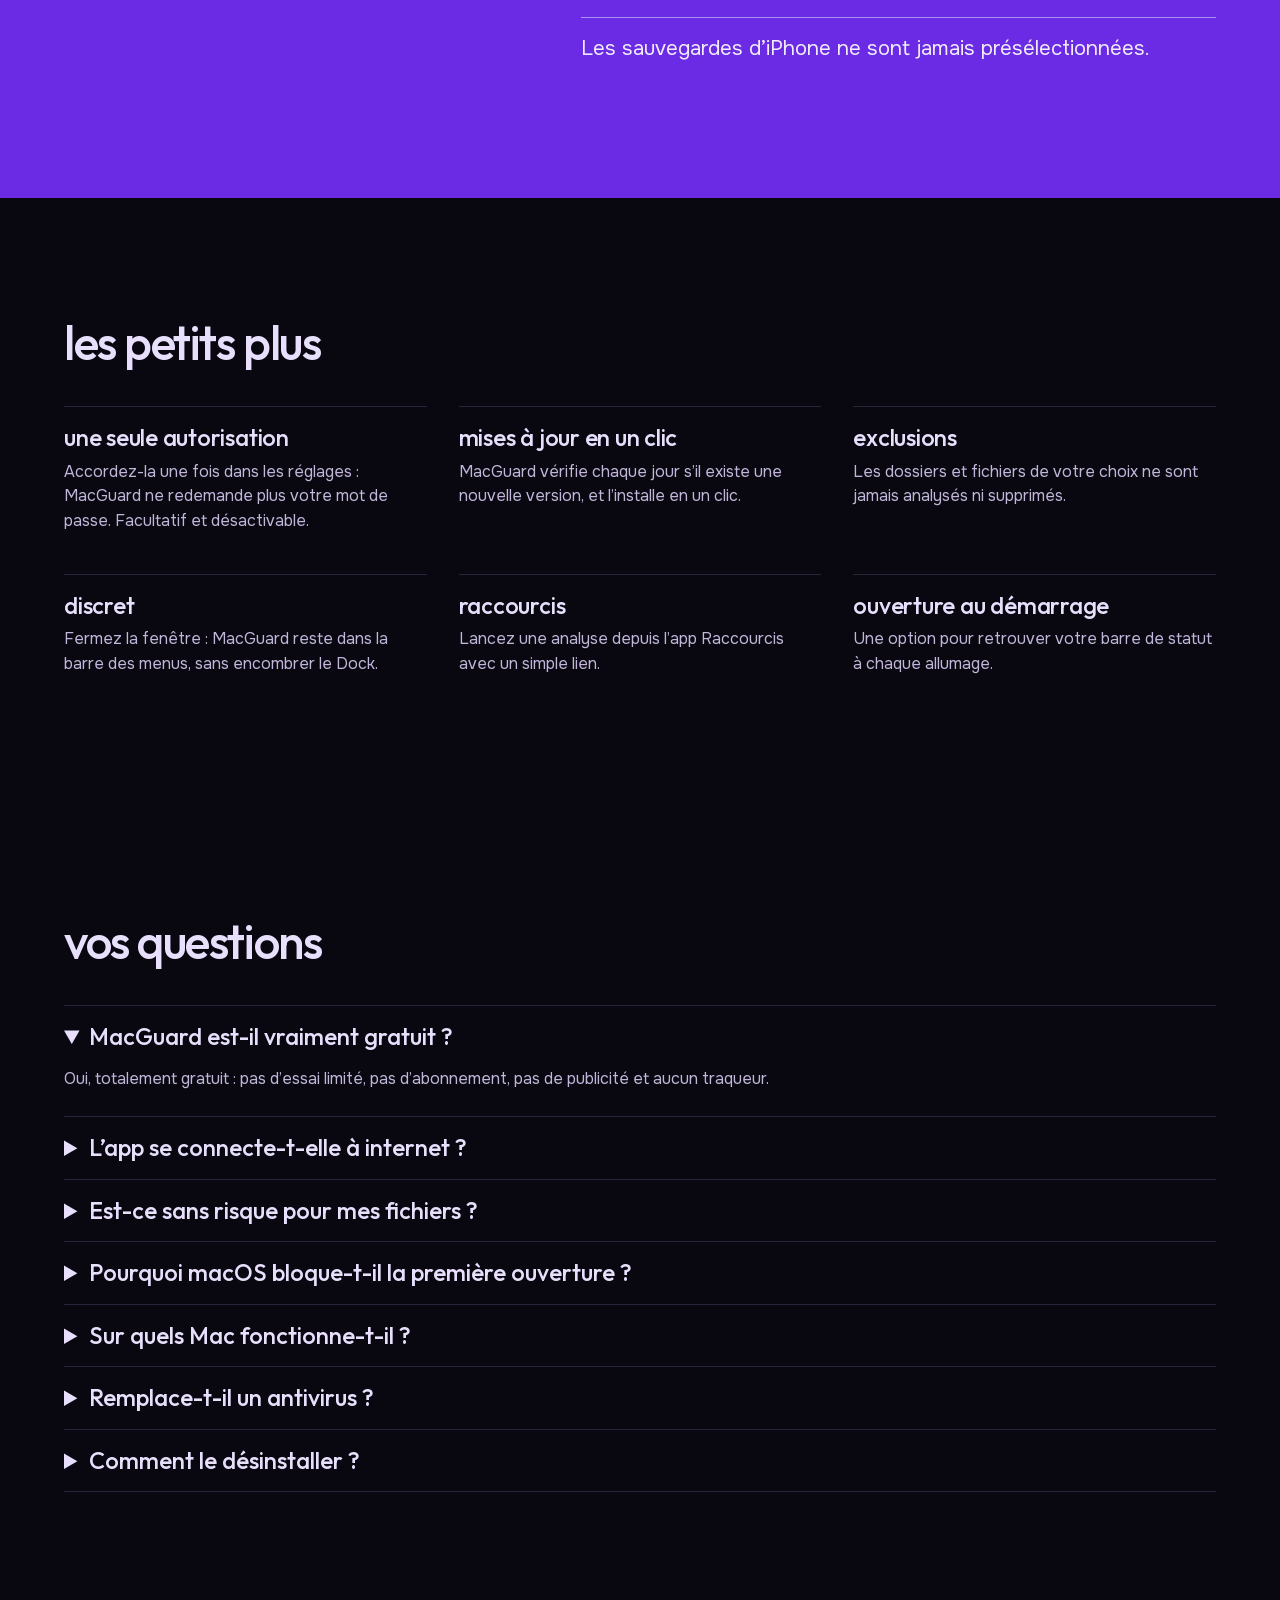
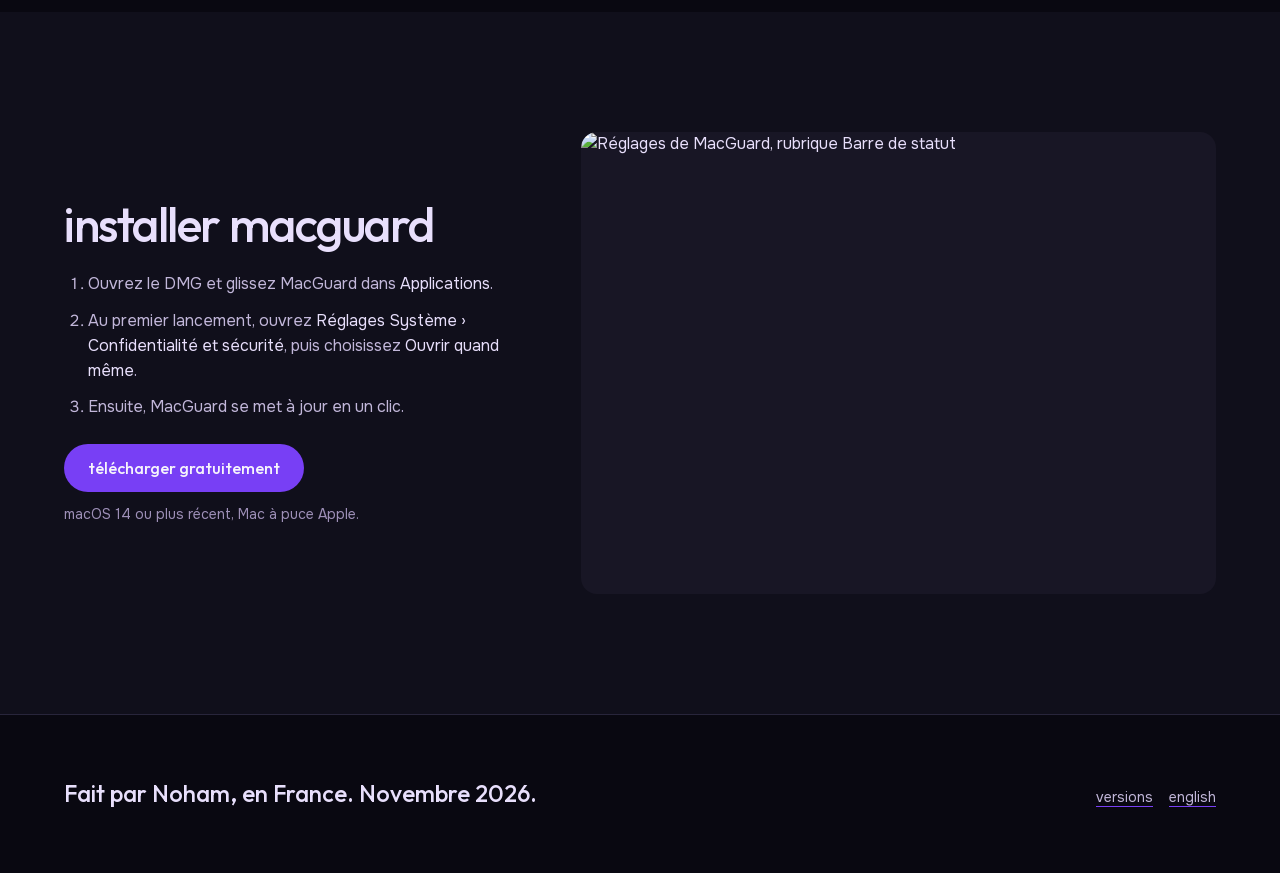
==== commit 5ac89b08: "Détaille la page de présentation et change de logo Chaque module et ses options sont décrits, avec q" ====
--- a/index.html
+++ b/index.html
@@ -3,98 +3,136 @@
 <head>
 <meta charset="utf-8">
 <meta name="viewport" content="width=device-width, initial-scale=1">
-<title>MacGuard, pour nettoyer et surveiller votre Mac</title>
-<meta name="description" content="App macOS native pour nettoyer, désinstaller, protéger et surveiller votre Mac. Téléchargement direct.">
-<meta property="og:title" content="MacGuard, pour nettoyer et surveiller votre Mac">
-<meta property="og:description" content="App macOS native pour nettoyer, désinstaller, protéger et surveiller votre Mac. Téléchargement direct.">
+<title>MacGuard, le nettoyeur gratuit pour Mac, sans publicité ni traqueurs</title>
+<meta name="description" content="Nettoyez, désinstallez, protégez et surveillez votre Mac. App macOS native, totalement gratuite, sans publicité ni traqueurs.">
+<meta property="og:title" content="MacGuard, le nettoyeur gratuit pour Mac, sans publicité ni traqueurs">
+<meta property="og:description" content="Nettoyez, désinstallez, protégez et surveillez votre Mac. App macOS native, totalement gratuite, sans publicité ni traqueurs.">
 <meta property="og:image" content="https://gorepair.github.io/MacGuard-releases/assets/dashboard.jpg">
 <link rel="alternate" hreflang="fr" href="https://gorepair.github.io/MacGuard-releases/">
 <link rel="alternate" hreflang="en" href="https://gorepair.github.io/MacGuard-releases/en/">
 <link rel="icon" href="assets/icon.png">
-<link rel="preconnect" href="https://fonts.googleapis.com">
-<link href="https://fonts.googleapis.com/css2?family=Outfit:wght@300;500&family=Onest:wght@400&display=swap" rel="stylesheet">
 <link rel="stylesheet" href="site.css">
 </head>
 <body>
-<header class="container">
+<header class="top"><div class="container">
   <nav class="nav">
     <a class="wordmark" href="./"><img src="assets/icon.png" width="32" height="32" alt="">MacGuard</a>
+    <div class="nav__anchors"><a href="#nettoyage">nettoyage</a><a href="#protection">protection</a><a href="#applications">applications</a><a href="#fichiers">fichiers</a><a href="#performances">performances</a><a href="#questions">questions</a></div>
     <div class="nav__links">
       <a href="en/" hreflang="en" lang="en">english</a>
-      <a href="https://github.com/gorepair/MacGuard-releases/releases">voir les versions</a>
+      <a class="btn btn--primary btn--small" href="https://github.com/gorepair/MacGuard-releases/releases/latest/download/MacGuard.dmg">télécharger</a>
     </div>
   </nav>
-</header>
+</div></header>
 <main>
   <section class="container hero">
     <h1>votre mac, léger et sous contrôle</h1>
     <div class="hero__side">
       <p class="lead">Nettoyez, désinstallez, protégez et surveillez votre Mac depuis une seule app.</p>
-      <div class="actions"><a class="btn btn--primary" href="https://github.com/gorepair/MacGuard-releases/releases/latest/download/MacGuard.dmg">télécharger pour mac</a></div>
-      <p class="needs">Pour macOS 14 ou plus récent, sur Mac à puce Apple.</p>
+      <div class="actions"><a class="btn btn--primary" href="https://github.com/gorepair/MacGuard-releases/releases/latest/download/MacGuard.dmg">télécharger gratuitement</a></div>
+      <p class="needs"><strong>Totalement gratuit, sans publicité ni traqueurs.</strong> Pour macOS 14 ou plus récent, sur Mac à puce Apple.</p>
     </div>
   </section>
-  <div class="container hero__screen">
-    <img class="screen" src="assets/dashboard.jpg" width="1800" height="1180" fetchpriority="high" alt="Tableau de bord de MacGuard : stockage, mémoire, processeur, batterie et un conseil sur la mémoire saturée">
-  </div>
-  <section class="section" style="padding-top:0">
-    <div class="container">
-      <div class="head"><h2>trois gestes au quotidien</h2><p class="lead">Vous voyez tout avant de décider. Rien n’est coché au hasard.</p></div>
-      <input class="tabs-input" type="radio" name="move" id="t1" checked>
-<input class="tabs-input" type="radio" name="move" id="t2">
-<input class="tabs-input" type="radio" name="move" id="t3">
-      <div class="tabs"><label class="tab" for="t1">nettoyer</label>
-<label class="tab" for="t2">désinstaller</label>
-<label class="tab" for="t3">protéger</label></div>
-      <div class="panels"><div class="panel p1"><p>Caches, journaux, fichiers de développement et restes d’apps, triés par catégorie, avec la taille de chaque élément.</p><img class="screen" src="assets/junk.jpg" width="1800" height="1180" loading="lazy" alt="Écran Fichiers inutiles : catégories à gauche, éléments et tailles à droite"></div>
-<div class="panel p2"><p>Chaque app avec sa taille, sa dernière ouverture et les fichiers qu’elle laisse derrière elle.</p><img class="screen" src="assets/uninstaller.jpg" width="1800" height="1180" loading="lazy" alt="Écran Désinstallateur : liste des apps et fichiers liés à l’app choisie"></div>
-<div class="panel p3"><p>Vos apps et vos téléchargements comparés aux signatures de malwares d’Apple, et les protections de macOS vérifiées.</p><img class="screen" src="assets/malware.jpg" width="1800" height="1180" loading="lazy" alt="Écran Malwares : éléments à examiner et état des protections de macOS"></div></div>
-    </div>
-  </section>
-  <section class="section bar">
-    <div class="container">
-      <div class="head"><h2>tout voir, sans ouvrir l’app</h2><p class="lead">Températures, disque, processeur, mémoire, réseau et charge, en direct dans la barre des menus.</p></div>
-      <img class="bar__shot" src="assets/menubar.png" width="728" height="60" loading="lazy" alt="Barre des menus avec les éléments de MacGuard : températures, espace libre, processeur, mémoire et réseau">
-    </div>
-  </section>
-  <section class="section">
-    <div class="container">
-      <div class="head"><h2>et tout le reste</h2></div>
-      <table class="uses"><tbody><tr><th scope="row">analyse intelligente</th><td>Tous les nettoyages et des recommandations, en un clic.</td></tr>
-<tr><th scope="row">doublons</th><td>Comparaison du contenu, avec toujours une copie conservée.</td></tr>
-<tr><th scope="row">gros fichiers</th><td>Les plus lourds, filtrés par type et par ancienneté.</td></tr>
-<tr><th scope="row">images similaires</th><td>Les séries presque identiques. Vous choisissez quoi garder.</td></tr>
-<tr><th scope="row">explorateur d’espace</th><td>Une carte interactive de ce qui remplit le disque.</td></tr>
-<tr><th scope="row">nettoyage cloud</th><td>Retire la copie locale des fichiers iCloud, sans les perdre.</td></tr>
-<tr><th scope="row">confidentialité</th><td>Traces de navigation et autorisations données aux apps.</td></tr>
-<tr><th scope="row">maintenance</th><td>Cache DNS, mémoire, Spotlight et vérification du disque.</td></tr></tbody></table>
-    </div>
-  </section>
-  <section class="section record">
-    <div class="container record__grid">
-      <h2>rien ne part sans votre accord</h2>
-      <ul><li>Une confirmation avant chaque suppression.</li>
-<li>La Corbeille par défaut, et l’annulation du dernier nettoyage.</li>
-<li>Vos exclusions restent intouchables.</li></ul>
-    </div>
-  </section>
-  <section class="section">
-    <div class="container install">
-      <div>
-        <h2>installer macguard</h2>
-        <ol><li>Ouvrez le DMG et glissez MacGuard dans <strong>Applications</strong>.</li>
-<li>Au premier lancement, macOS le bloque car l’app n’est pas encore notarisée. Ouvrez <strong>Réglages Système › Confidentialité et sécurité</strong>, puis choisissez <strong>Ouvrir quand même</strong>.</li>
-<li>Ensuite, MacGuard se met à jour tout seul, en un clic.</li></ol>
-        <div class="actions"><a class="btn btn--primary" href="https://github.com/gorepair/MacGuard-releases/releases/latest/download/MacGuard.dmg">télécharger</a></div>
-      </div>
-      <figure style="margin:0"><img class="screen" src="assets/settings.jpg" width="1800" height="1310" loading="lazy" alt="Réglages de MacGuard, rubrique Barre de statut"></figure>
-    </div>
-  </section>
+  <div class="container"><img class="screen" src="assets/dashboard.jpg" width="1800" height="1180" fetchpriority="high" alt="Tableau de bord de MacGuard : stockage, mémoire, processeur, batterie et un conseil sur la mémoire saturée"></div>
+  <div class="container" style="padding-block:var(--space-2xl) 0"><div class="promise"><div><span class="figure figure--accent">0 €</span><p>Totalement gratuit, sans abonnement.</p></div><div><span class="figure">0</span><p>Publicité dans l’app.</p></div><div><span class="figure">0</span><p>Traqueur ou outil de mesure.</p></div><div><span class="figure">16</span><p>Modules réunis dans une seule app.</p></div></div></div>
+  
+<section class="chapter" id="analyse"><div class="container"><h2>un mac propre, en un clic</h2><p class="lead">Commencez par l’analyse intelligente : elle passe votre Mac en revue et vous propose ce qui peut partir. Vous gardez la main sur chaque élément.</p>
+<article class="module">
+<div><h3>analyse intelligente</h3><p>Tous les contrôles en une seule analyse, avec une confirmation avant toute suppression.</p><ul class="points"><li>Caches, journaux, mises à jour iOS et fichiers développeur</li><li>Anciennes sauvegardes d’iPhone et d’iPad repérées</li><li>Applications que vous n’ouvrez plus signalées</li><li>Recherche rapide de malwares et état des protections de macOS</li></ul></div>
+<img class="screen" src="assets/smart.jpg" width="1600" height="1049" loading="lazy" alt="Écran d’accueil de l’analyse intelligente">
+</article>
+</div></section>
+
+<section class="chapter" id="nettoyage"><div class="container"><h2>récupérez votre espace</h2><p class="lead">Dix catégories de fichiers inutiles, et vos fichiers iCloud libérés sans être perdus.</p>
+<article class="module module--flip">
+<div><h3>fichiers inutiles</h3><p>Chaque catégorie affiche ses éléments et leur taille. Ce qui est délicat n’est jamais coché d’office.</p><ul class="points"><li>Les fichiers partent à la Corbeille par défaut</li><li>Le dernier nettoyage s’annule d’un clic</li><li>Analyse programmée, avec une notification au-delà de 500 Mo</li></ul><ul class="pills"><li>caches des apps</li><li>journaux et rapports</li><li>restes d’apps supprimées</li><li>sauvegardes iPhone et iPad</li><li>mises à jour iOS</li><li>fichiers développeur</li><li>installateurs téléchargés</li><li>pièces jointes Mail</li><li>pièces jointes Messages</li><li>corbeille</li></ul></div>
+<img class="screen" src="assets/junk.jpg" width="1600" height="1049" loading="lazy" alt="Écran Fichiers inutiles : catégories à gauche, éléments et tailles à droite">
+</article>
+<article class="module">
+<div><h3>nettoyage cloud</h3><p>Les fichiers iCloud Drive, Dropbox, Google Drive ou OneDrive téléchargés occupent aussi votre disque.</p><ul class="points"><li>Repère les copies locales, Bureau et Documents iCloud compris</li><li>Libère la copie locale : le fichier reste en ligne et revient à l’ouverture</li><li>Sélectionne d’un clic ce que vous n’avez pas ouvert depuis 3 mois</li><li>Ou supprime du cloud pour gagner de la place dans votre abonnement</li></ul></div>
+<img class="screen" src="assets/cloud.jpg" width="1600" height="1049" loading="lazy" alt="Écran d’accueil du nettoyage cloud">
+</article>
+</div></section>
+
+<section class="chapter" id="protection"><div class="container"><h2>gardez votre mac sain</h2><p class="lead">Une recherche de malwares fondée sur les signatures d’Apple, et le contrôle de vos traces.</p>
+<article class="module module--flip">
+<div><h3>malwares</h3><p>Vos apps et vos téléchargements sont comparés aux signatures XProtect d’Apple, mises à jour par macOS.</p><ul class="points"><li>Trois analyses au choix : rapide, normale ou approfondie</li><li>Agents de lancement suspects ou orphelins, adwares connus</li><li>Extensions système orphelines, extensions noyau, profils de configuration</li><li>Extensions et moteur de recherche détournés dans les navigateurs</li><li>État de SIP, Gatekeeper, coupe-feu, FileVault, XProtect et mises à jour</li></ul></div>
+<img class="screen" src="assets/malware.jpg" width="1600" height="1049" loading="lazy" alt="Écran Malwares : éléments à examiner et état des protections de macOS">
+</article>
+<article class="module">
+<div><h3>confidentialité</h3><p>Effacez historiques et cookies, et reprenez la main sur ce que vos apps ont le droit de faire.</p><ul class="points"><li>Safari, Chrome, Edge, Brave, Firefox, Arc et Vivaldi</li><li>Caméra, micro, écran, accessibilité : autorisations révocables en un clic</li><li>Identifiants enregistrés et favoris jamais touchés</li></ul></div>
+<img class="screen" src="assets/privacy.jpg" width="1600" height="1049" loading="lazy" alt="Écran d’accueil de la confidentialité">
+</article>
+</div></section>
+
+<section class="chapter" id="applications"><div class="container"><h2>vos apps, bien rangées</h2><p class="lead">Désinstallez pour de bon, gardez tout à jour et décidez de ce qui démarre avec votre Mac.</p>
+<article class="module module--flip">
+<div><h3>désinstallateur</h3><p>Toutes vos apps avec leur taille et leur dernière ouverture, et les fichiers qu’elles laissent derrière elles.</p><ul class="points"><li>Filtres : toutes, inutilisées, App Store, autres</li><li>Préférences, caches, conteneurs et agents retirés avec l’app</li><li>Réinitialisation : remet une app à zéro sans la supprimer</li><li>Glissez une app sur l’icône de MacGuard pour la désinstaller</li><li>Une app jetée à la Corbeille ? MacGuard propose d’en retirer les restes</li></ul></div>
+<img class="screen" src="assets/uninstaller.jpg" width="1600" height="1049" loading="lazy" alt="Écran Désinstallateur : liste des apps et fichiers liés à l’app choisie">
+</article>
+<article class="module">
+<div><h3>mises à jour</h3><p>Toutes vos versions vérifiées au même endroit, pour ne pas manquer un correctif de sécurité.</p><ul class="points"><li>Apps du Mac App Store</li><li>Apps indépendantes qui se mettent à jour via Sparkle</li><li>Démarrage : agents et démons à activer, désactiver ou supprimer</li><li>Éléments d’ouverture de session réunis au même endroit</li></ul></div>
+<img class="screen" src="assets/updater.jpg" width="1600" height="1049" loading="lazy" alt="Écran d’accueil des mises à jour">
+</article>
+</div></section>
+
+<section class="chapter" id="fichiers"><div class="container"><h2>retrouvez ce qui prend de la place</h2><p class="lead">Quatre façons de faire le tri dans vos fichiers. Vous décidez toujours de ce qui part.</p>
+<div class="tiles">
+<article class="tile"><img class="screen" src="assets/large.jpg" width="1600" height="1049" loading="lazy" alt="Écran d’accueil des gros fichiers"><h3>gros fichiers</h3><p>Vidéos, archives, images disque et documents, triés par taille. Repérez ceux que vous n’avez pas ouverts depuis un an, avec Coup d’œil pour vérifier.</p></article>
+<article class="tile"><img class="screen" src="assets/duplicates.jpg" width="1600" height="1049" loading="lazy" alt="Écran d’accueil des doublons"><h3>doublons</h3><p>Comparaison du contenu par empreinte SHA-256, même renommés. Sélection automatique qui garde la copie la plus ancienne, avec vignettes pour vérifier.</p></article>
+<article class="tile"><img class="screen" src="assets/similar.jpg" width="1600" height="1049" loading="lazy" alt="Écran d’accueil des images similaires"><h3>images similaires</h3><p>Rafales et photos quasi identiques, même redimensionnées. Rien n’est coché d’office, et la bibliothèque Photos n’est jamais modifiée.</p></article>
+<article class="tile"><img class="screen" src="assets/space.jpg" width="1600" height="1049" loading="lazy" alt="Écran d’accueil de l’explorateur d’espace"><h3>explorateur d’espace</h3><p>Une carte interactive où chaque dossier a la taille qu’il occupe. Dossier personnel, disque entier ou autre emplacement.</p></article>
+</div></div></section>
+
+<section class="chapter" id="performances"><div class="container"><h2>gardez un mac vif</h2><p class="lead">L’entretien de macOS, de petits outils pratiques, et votre Mac sous les yeux en permanence.</p>
+<article class="module module--flip">
+<div><h3>barre de statut</h3><p>Six éléments séparés dans la barre des menus. Chacun ouvre un panneau détaillé, sans ouvrir l’app.</p><ul class="points"><li>Processeur : graphique, cœurs, charge et apps gourmandes</li><li>Mémoire : pression, répartition, swap et apps les plus lourdes</li><li>Températures et ventilateurs</li><li>Réseau : débits en direct, adresse IP, test de débit</li><li>Disque : espace libre de chaque volume, lecture et écriture</li><li>Batterie : puissance de charge en watts et temps restant, sur secteur</li></ul></div>
+<img class="screen" src="assets/statusbar.jpg" width="1600" height="1049" loading="lazy" alt="Réglages de la barre de statut avec un aperçu de chaque élément">
+</article>
+<article class="module">
+<div><h3>maintenance</h3><p>Les gestes d’entretien de macOS, réunis et expliqués. Une sélection recommandée est prête.</p><ul class="points"><li>Conseils quand la mémoire, le processeur, le stockage ou la batterie saturent</li></ul><ul class="pills"><li>cache DNS</li><li>mémoire vive</li><li>launch services</li><li>cache coup d’œil</li><li>réindexer spotlight</li><li>instantanés time machine</li><li>vérifier le disque</li><li>relancer dock et finder</li></ul></div>
+<img class="screen" src="assets/maintenance.jpg" width="1600" height="1049" loading="lazy" alt="Écran Maintenance : tâches à sélectionner">
+</article>
+<article class="module module--flip">
+<div><h3>outils</h3><p>Les petits gestes du quotidien, à portée de clic.</p><ul class="points"><li>Outils développeur : simulateurs Xcode, Homebrew et Docker</li></ul><ul class="pills"><li>vider les corbeilles</li><li>éjecter les disques</li><li>garder le mac éveillé</li><li>fichiers cachés</li><li>vider le presse-papiers</li><li>relancer la barre des menus</li><li>relancer le finder</li><li>vitesse du disque</li><li>débit internet</li><li>ip publique</li></ul></div>
+<img class="screen" src="assets/tools.jpg" width="1600" height="1049" loading="lazy" alt="Écran Outils : grille de petits outils">
+</article>
+</div></section>
+
+<section class="section record"><div class="container record__grid"><h2>rien ne part sans votre accord</h2><ul>
+<li>Une confirmation avant chaque suppression.</li><li>La Corbeille par défaut, et l’annulation du dernier nettoyage.</li><li>Vos exclusions restent intouchables.</li><li>Les sauvegardes d’iPhone ne sont jamais présélectionnées.</li></ul></div></section>
+
+<section class="section"><div class="container"><div class="head"><h2>les petits plus</h2></div><div class="comforts">
+<div><h3>une seule autorisation</h3><p>Accordez-la une fois dans les réglages : MacGuard ne redemande plus votre mot de passe. Facultatif et désactivable.</p></div>
+<div><h3>mises à jour en un clic</h3><p>MacGuard vérifie chaque jour s’il existe une nouvelle version, et l’installe en un clic.</p></div>
+<div><h3>exclusions</h3><p>Les dossiers et fichiers de votre choix ne sont jamais analysés ni supprimés.</p></div>
+<div><h3>discret</h3><p>Fermez la fenêtre : MacGuard reste dans la barre des menus, sans encombrer le Dock.</p></div>
+<div><h3>raccourcis</h3><p>Lancez une analyse depuis l’app Raccourcis avec un simple lien.</p></div>
+<div><h3>ouverture au démarrage</h3><p>Une option pour retrouver votre barre de statut à chaque allumage.</p></div>
+</div></div></section>
+
+<section class="section" id="questions"><div class="container"><div class="head"><h2>vos questions</h2></div><div class="faq">
+<details open><summary>MacGuard est-il vraiment gratuit ?</summary><p>Oui, totalement gratuit : pas d’essai limité, pas d’abonnement, pas de publicité et aucun traqueur.</p></details>
+<details><summary>L’app se connecte-t-elle à internet ?</summary><p>Uniquement pour rendre service : vérifier les mises à jour de MacGuard sur GitHub, chercher les versions de vos apps sur l’App Store et chez leurs éditeurs, et, à votre demande, tester le débit ou afficher votre adresse IP publique. Aucun outil de mesure d’audience n’y est intégré.</p></details>
+<details><summary>Est-ce sans risque pour mes fichiers ?</summary><p>Rien n’est supprimé sans votre confirmation. Par défaut, les fichiers passent par la Corbeille et le dernier nettoyage peut être annulé. Deux exceptions, effacées définitivement : le contenu de la Corbeille, si vous la cochez, et les traces de navigation. Vérifiez la liste avant de valider.</p></details>
+<details><summary>Pourquoi macOS bloque-t-il la première ouverture ?</summary><p>MacGuard n’est pas encore notarisé par Apple. Ouvrez Réglages Système › Confidentialité et sécurité, puis choisissez Ouvrir quand même. Il suffit de le faire une fois.</p></details>
+<details><summary>Sur quels Mac fonctionne-t-il ?</summary><p>Sur les Mac à puce Apple (M1 et suivants) avec macOS 14 ou plus récent. Les Mac Intel ne sont pas pris en charge.</p></details>
+<details><summary>Remplace-t-il un antivirus ?</summary><p>Il complète les protections de macOS : il compare vos fichiers aux signatures publiées par Apple et repère les adwares et les éléments suspects. Ce n’est pas une protection en temps réel.</p></details>
+<details><summary>Comment le désinstaller ?</summary><p>Si vous avez activé l’option sans mot de passe, désactivez-la d’abord dans les réglages. Glissez ensuite MacGuard d’Applications vers la Corbeille.</p></details>
+</div></div></section>
+
+<section class="section bar" id="installer"><div class="container install"><div><h2>installer macguard</h2><ol>
+<li>Ouvrez le DMG et glissez MacGuard dans <strong>Applications</strong>.</li>
+<li>Au premier lancement, ouvrez <strong>Réglages Système › Confidentialité et sécurité</strong>, puis choisissez <strong>Ouvrir quand même</strong>.</li>
+<li>Ensuite, MacGuard se met à jour en un clic.</li></ol>
+<div class="actions"><a class="btn btn--primary" href="https://github.com/gorepair/MacGuard-releases/releases/latest/download/MacGuard.dmg">télécharger gratuitement</a></div><p class="needs" style="margin-top:var(--space-sm)">macOS 14 ou plus récent, Mac à puce Apple.</p></div>
+<figure style="margin:0"><img class="screen" src="assets/settings.jpg" width="1800" height="1310" loading="lazy" alt="Réglages de MacGuard, rubrique Barre de statut"></figure></div></section>
+
 </main>
 <footer class="close">
   <div class="container close__grid">
     <p class="close__sign">Fait par Noham, en France. Novembre 2026.</p>
-    <nav><a href="https://github.com/gorepair/MacGuard-releases/releases">GitHub</a><a href="en/" lang="en">english</a></nav>
+    <nav><a href="https://github.com/gorepair/MacGuard-releases/releases">versions</a><a href="en/" lang="en">english</a></nav>
   </div>
 </footer>
 </body>
--- a/site.css
+++ b/site.css
@@ -5,6 +5,10 @@
 /* Hallmark · waive 26b · no form control and nothing disabled on the page · a download page has no state to disable */
 @import url("./tokens.css");
 @import url("./base.css");
+
+@font-face { font-family: "Outfit"; src: url("./assets/fonts/outfit.woff2") format("woff2"); font-weight: 100 900; font-display: swap; }
+@font-face { font-family: "Onest"; src: url("./assets/fonts/onest.woff2") format("woff2"); font-weight: 100 900; font-display: swap; }
+
 
 :root {
   color-scheme: dark;
@@ -87,6 +91,46 @@
 .install ol { margin: var(--space-lg) 0; padding-left: var(--space-lg); color: var(--color-ink-2); display: grid; gap: var(--space-sm); }
 .install strong { color: var(--color-ink); font-weight: 500; }
 
+/* Sticky nav */
+.top { position: sticky; top: 0; z-index: var(--z-sticky-nav); background: var(--color-paper); border-bottom: var(--rule-hair) solid var(--color-rule); }
+.nav__anchors { display: flex; flex-wrap: wrap; gap: var(--space-md); }
+[id] { scroll-margin-top: 96px; }
+
+/* Promise strip */
+.promise { display: grid; grid-template-columns: repeat(4, minmax(0, 1fr)); border-top: var(--rule-hair) solid var(--color-rule); border-bottom: var(--rule-hair) solid var(--color-rule); }
+.promise > div { padding: var(--space-xl) var(--space-lg); border-left: var(--rule-hair) solid var(--color-rule); }
+.promise > div:first-child { border-left: 0; padding-left: 0; }
+.figure { display: block; font: 300 var(--text-display)/0.95 var(--font-display); font-variant-numeric: tabular-nums; }
+.figure--accent { color: var(--color-accent-bright); }
+.promise p { margin: var(--space-xs) 0 0; color: var(--color-ink-2); }
+
+/* Module blocks */
+.chapter { padding-block: var(--section-gap-s) var(--space-xl); }
+.chapter > .container > .lead { max-width: 56ch; margin-top: var(--space-md); }
+.module { display: grid; grid-template-columns: minmax(0, 5fr) minmax(0, 7fr); gap: var(--space-2xl); align-items: center; padding-block: var(--space-2xl); }
+.module--flip > :first-child { order: 2; }
+.module h3 { font-size: var(--text-xl); margin: 0 0 var(--space-sm); }
+.module p { color: var(--color-ink-2); margin: 0 0 var(--space-md); }
+.points { display: grid; gap: var(--space-xs); margin: 0; padding: 0; list-style: none; }
+.points li { padding: var(--space-xs) 0; border-top: var(--rule-hair) solid var(--color-rule); color: var(--color-ink-2); line-height: 1.45; }
+.pills { display: flex; flex-wrap: wrap; gap: var(--space-xs); margin: var(--space-md) 0 0; padding: 0; list-style: none; }
+.pills li { padding: var(--space-2xs) var(--space-sm); border-radius: var(--radius-pill); box-shadow: inset 0 0 0 1.5px var(--color-rule-2); font: 500 var(--text-sm)/1.5 var(--font-display); text-transform: lowercase; color: var(--color-ink-2); }
+.tiles { display: grid; grid-template-columns: repeat(2, minmax(0, 1fr)); gap: var(--space-xl) var(--gap-columns); padding-block: var(--space-2xl); }
+.tile h3 { font-size: var(--text-xl); margin: var(--space-md) 0 var(--space-xs); }
+.tile p { margin: 0 0 var(--space-xs); color: var(--color-ink-2); }
+.comforts { display: grid; grid-template-columns: repeat(3, minmax(0, 1fr)); gap: var(--space-xl) var(--gap-columns); }
+.comforts > div { padding-top: var(--space-md); border-top: var(--rule-hair) solid var(--color-rule); }
+.comforts h3 { margin: 0 0 var(--space-xs); }
+.comforts p { margin: 0; color: var(--color-ink-2); }
+
+/* Questions */
+.faq { border-bottom: var(--rule-hair) solid var(--color-rule); }
+.faq details { border-top: var(--rule-hair) solid var(--color-rule); }
+.faq summary { padding-block: var(--space-md); font: 500 var(--text-title)/1.25 var(--font-display); cursor: pointer; }
+.faq summary:hover { color: var(--color-ink-2); }
+.faq summary:focus-visible { outline: 2px solid var(--color-focus); outline-offset: 2px; }
+.faq p { max-width: 72ch; margin: 0 0 var(--space-lg); color: var(--color-ink-2); }
+
 /* Footer */
 .close { border-top: var(--rule-hair) solid var(--color-rule); padding-block: var(--space-2xl); }
 .close__grid { display: flex; flex-wrap: wrap; gap: var(--space-lg); justify-content: space-between; align-items: baseline; }
@@ -101,6 +145,12 @@
   .uses th { width: auto; display: block; border-top: var(--rule-hair) solid var(--color-rule); padding-bottom: 0; }
   .uses td { display: block; border-top: 0; padding-top: var(--space-2xs); }
   .install > figure { order: 2; }
+  .nav__anchors { display: none; }
+  .promise, .tiles, .comforts { grid-template-columns: minmax(0, 1fr); }
+  .promise > div { border-left: 0; padding-left: 0; border-top: var(--rule-hair) solid var(--color-rule); }
+  .promise > div:first-child { border-top: 0; }
+  .module { grid-template-columns: minmax(0, 1fr); gap: var(--space-lg); }
+  .module--flip > :first-child { order: 0; }
 }
 @media (prefers-reduced-motion: reduce) {
   .btn, .tab { transition: none; }
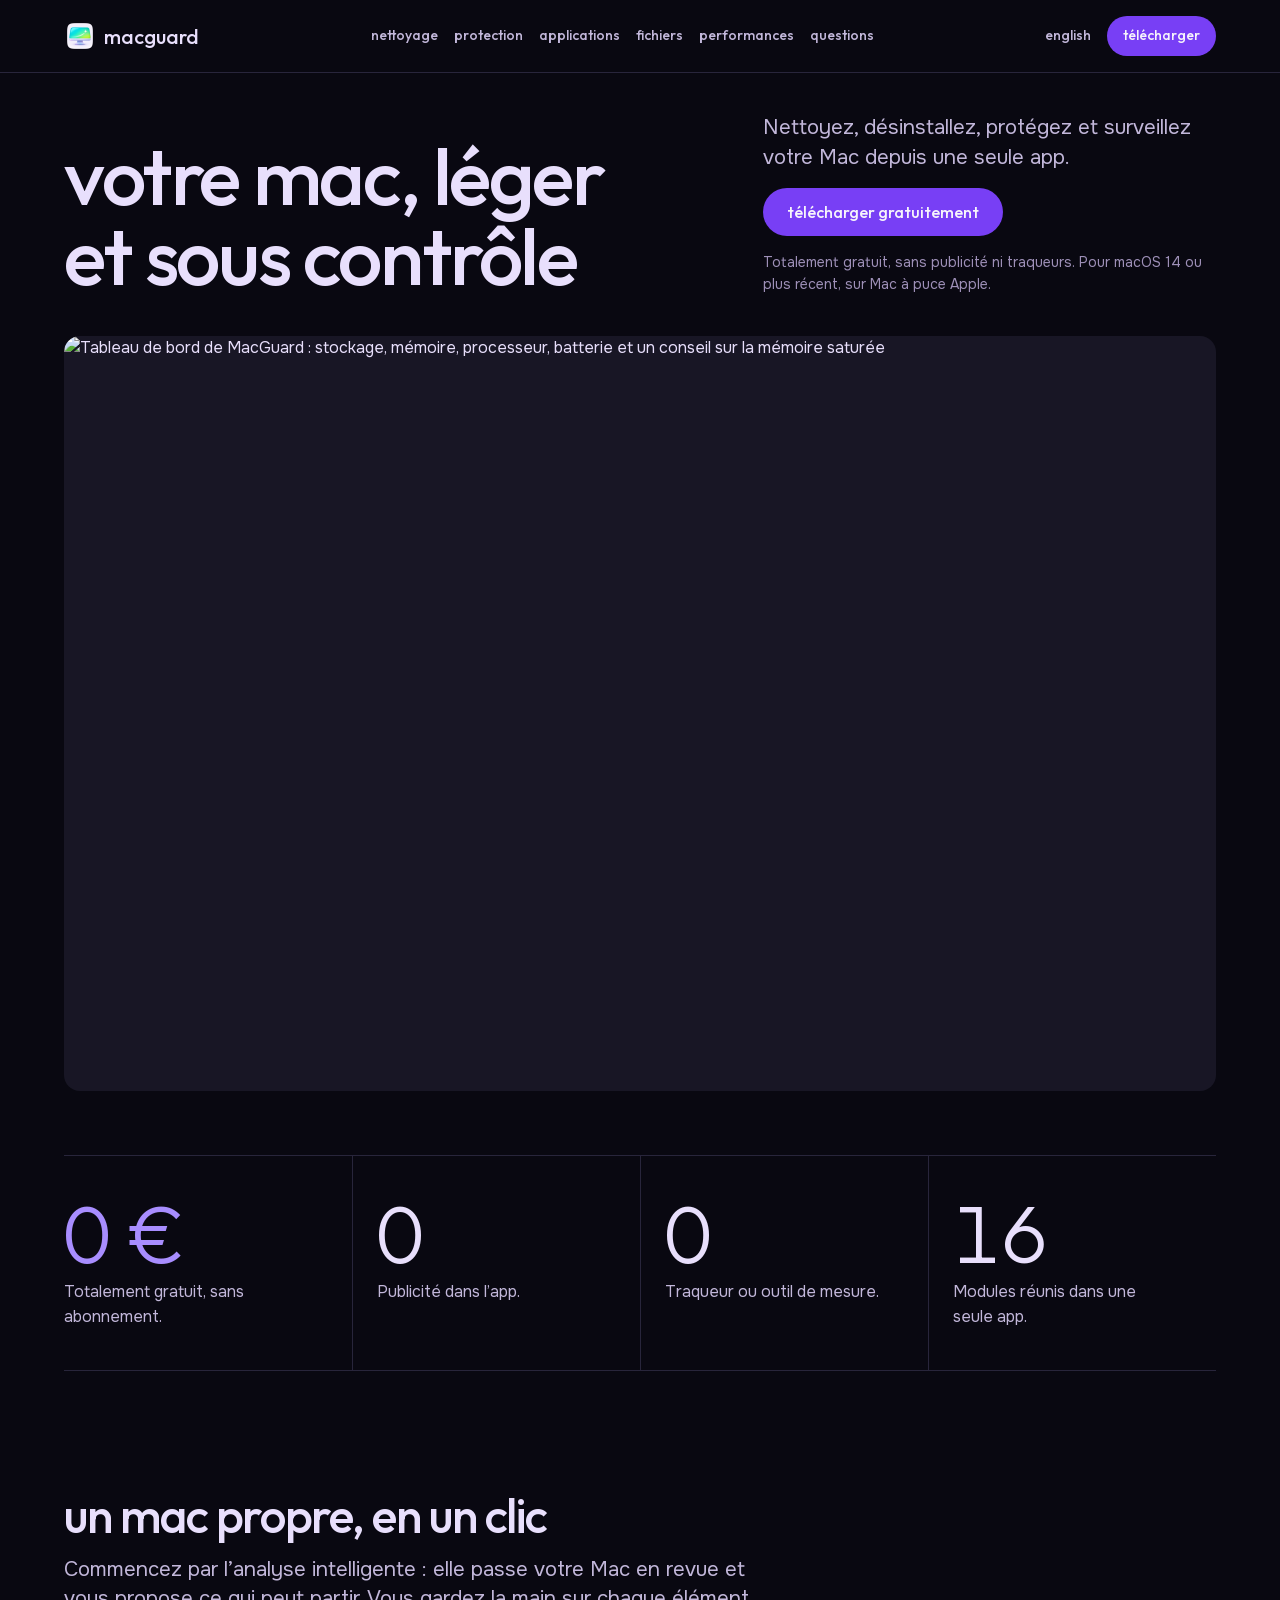
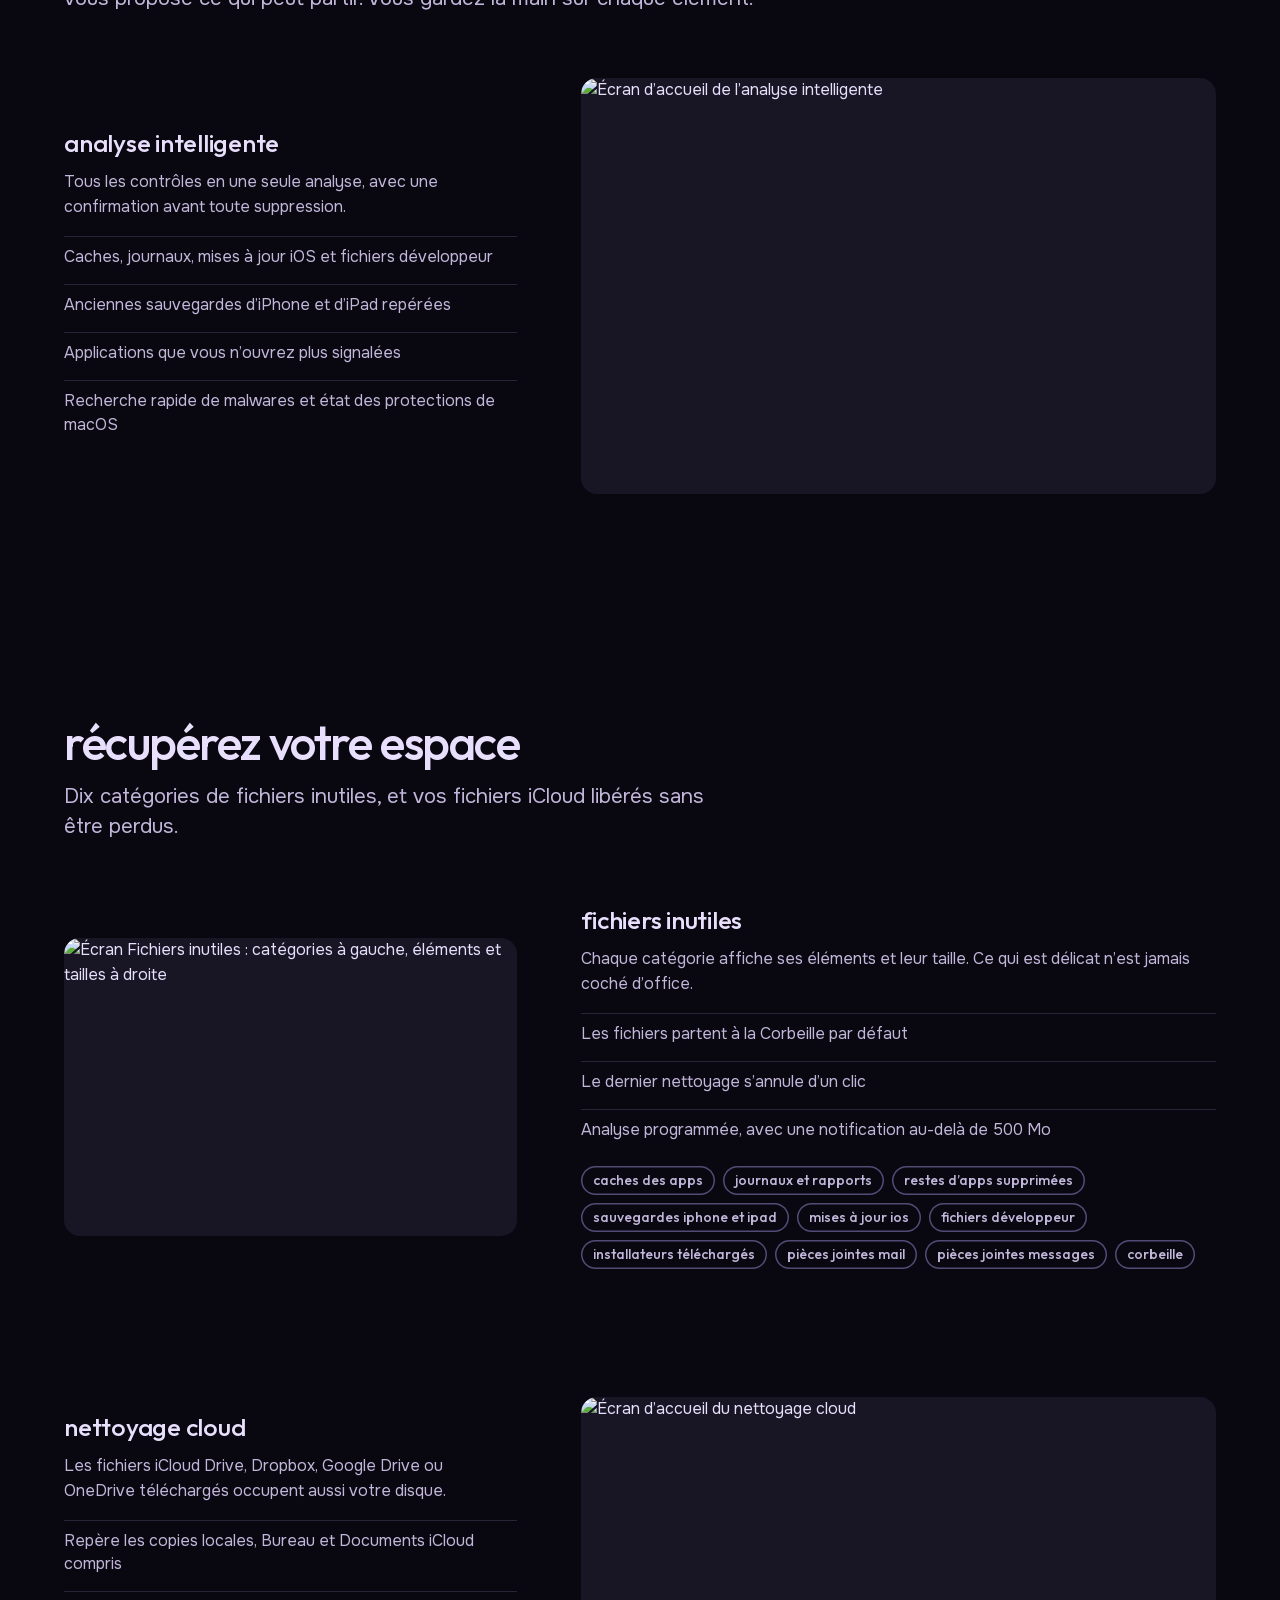
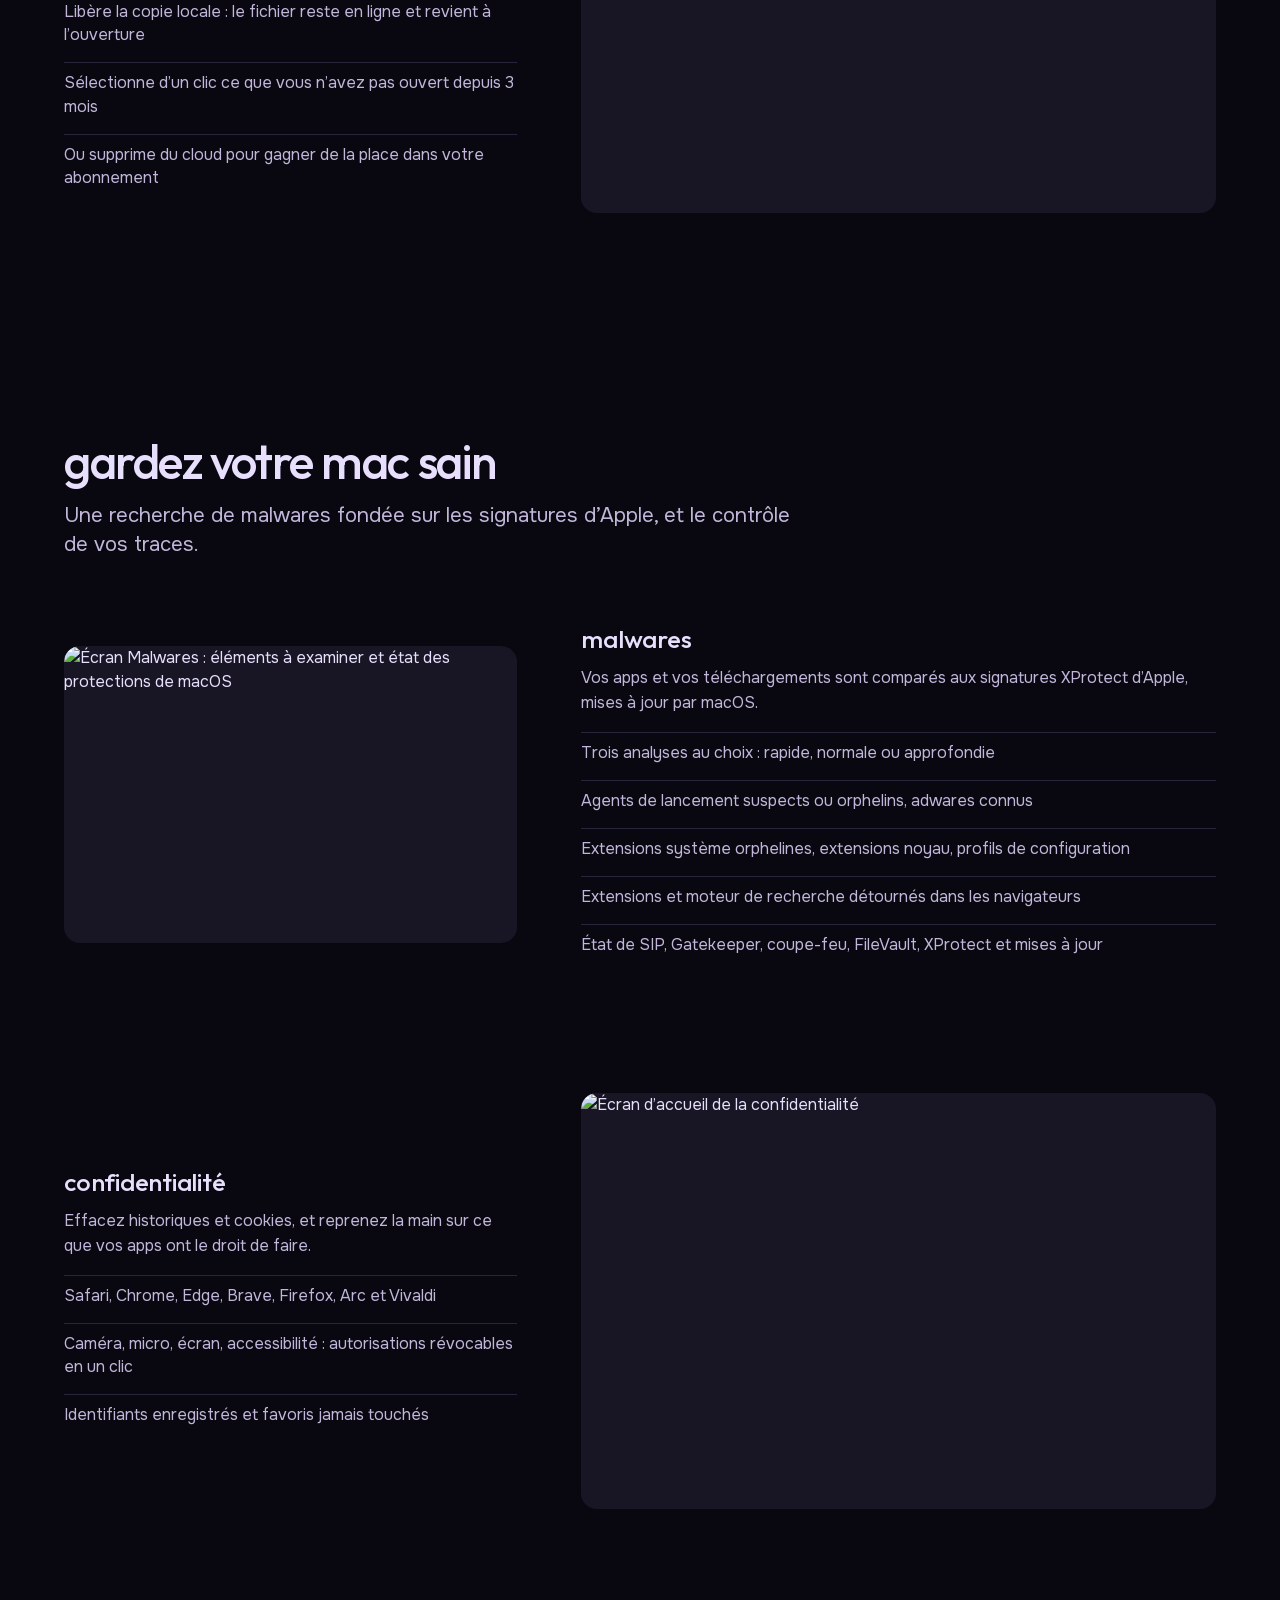
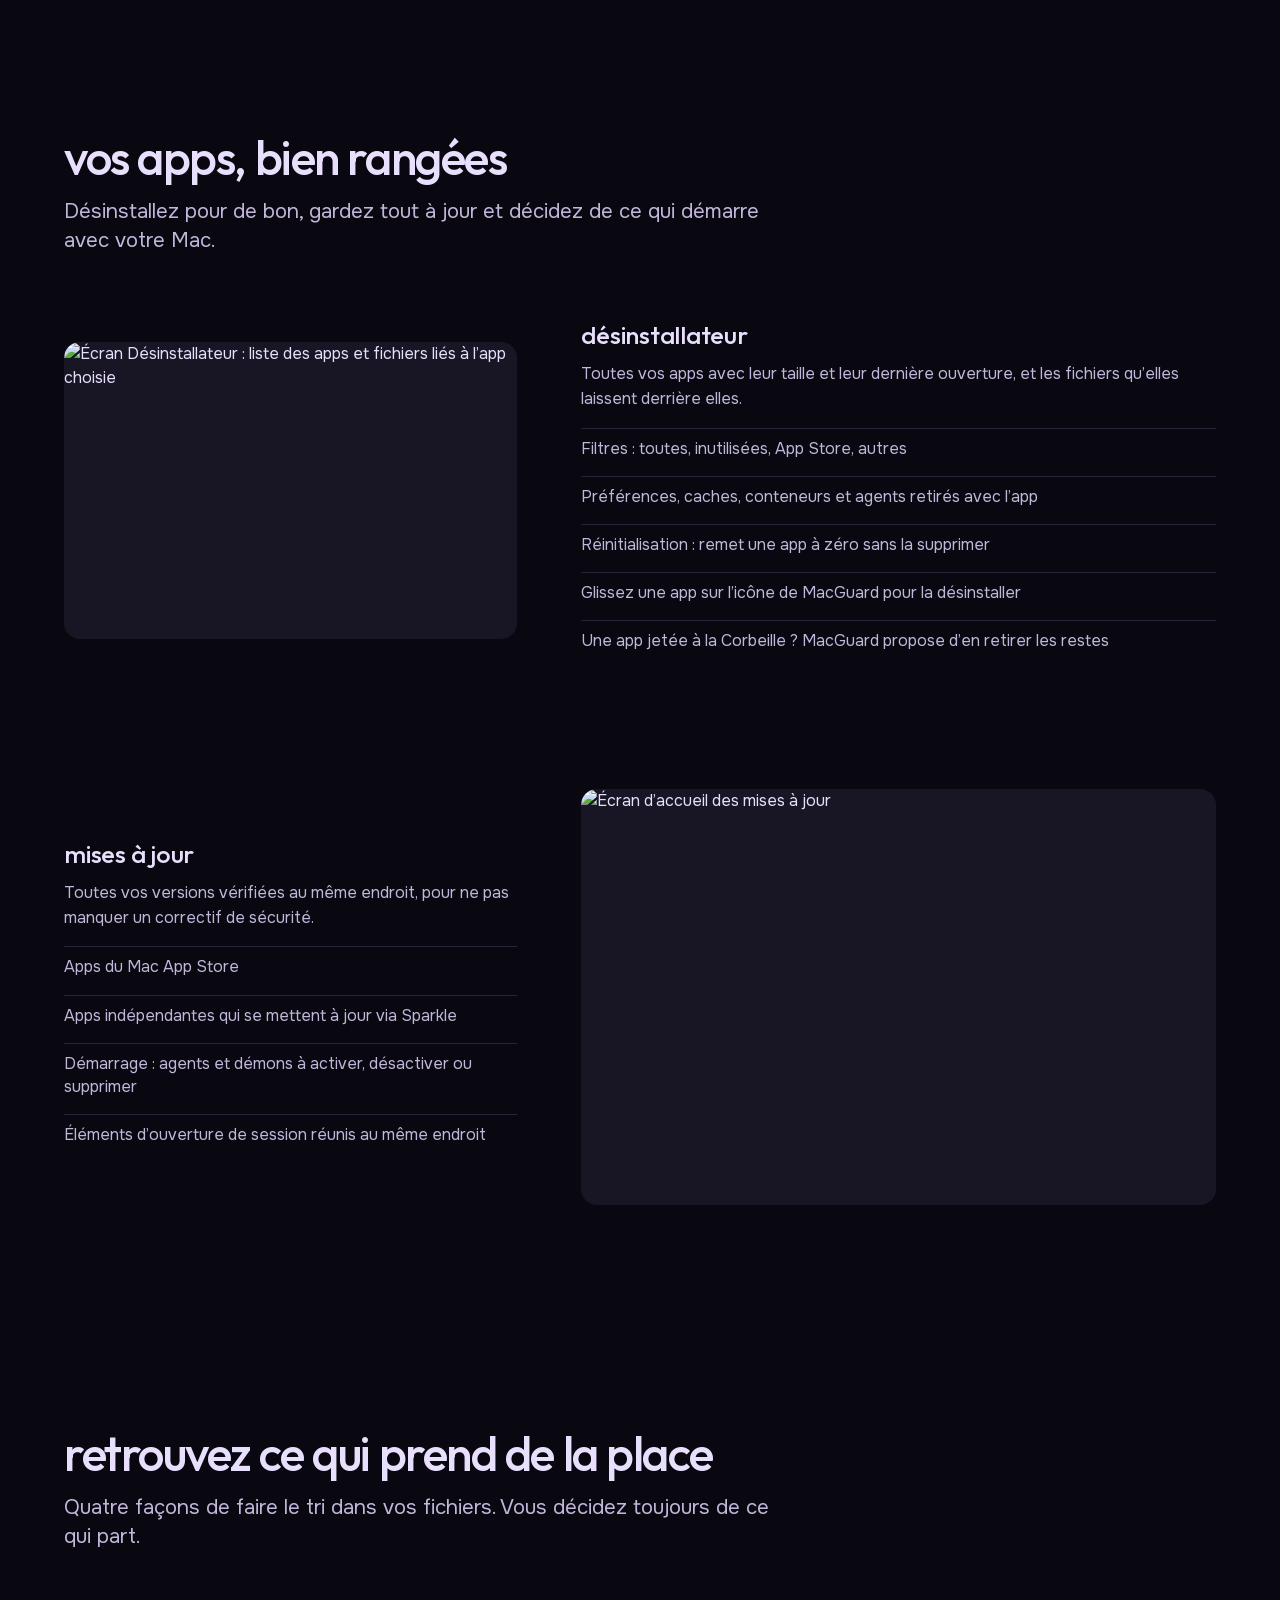
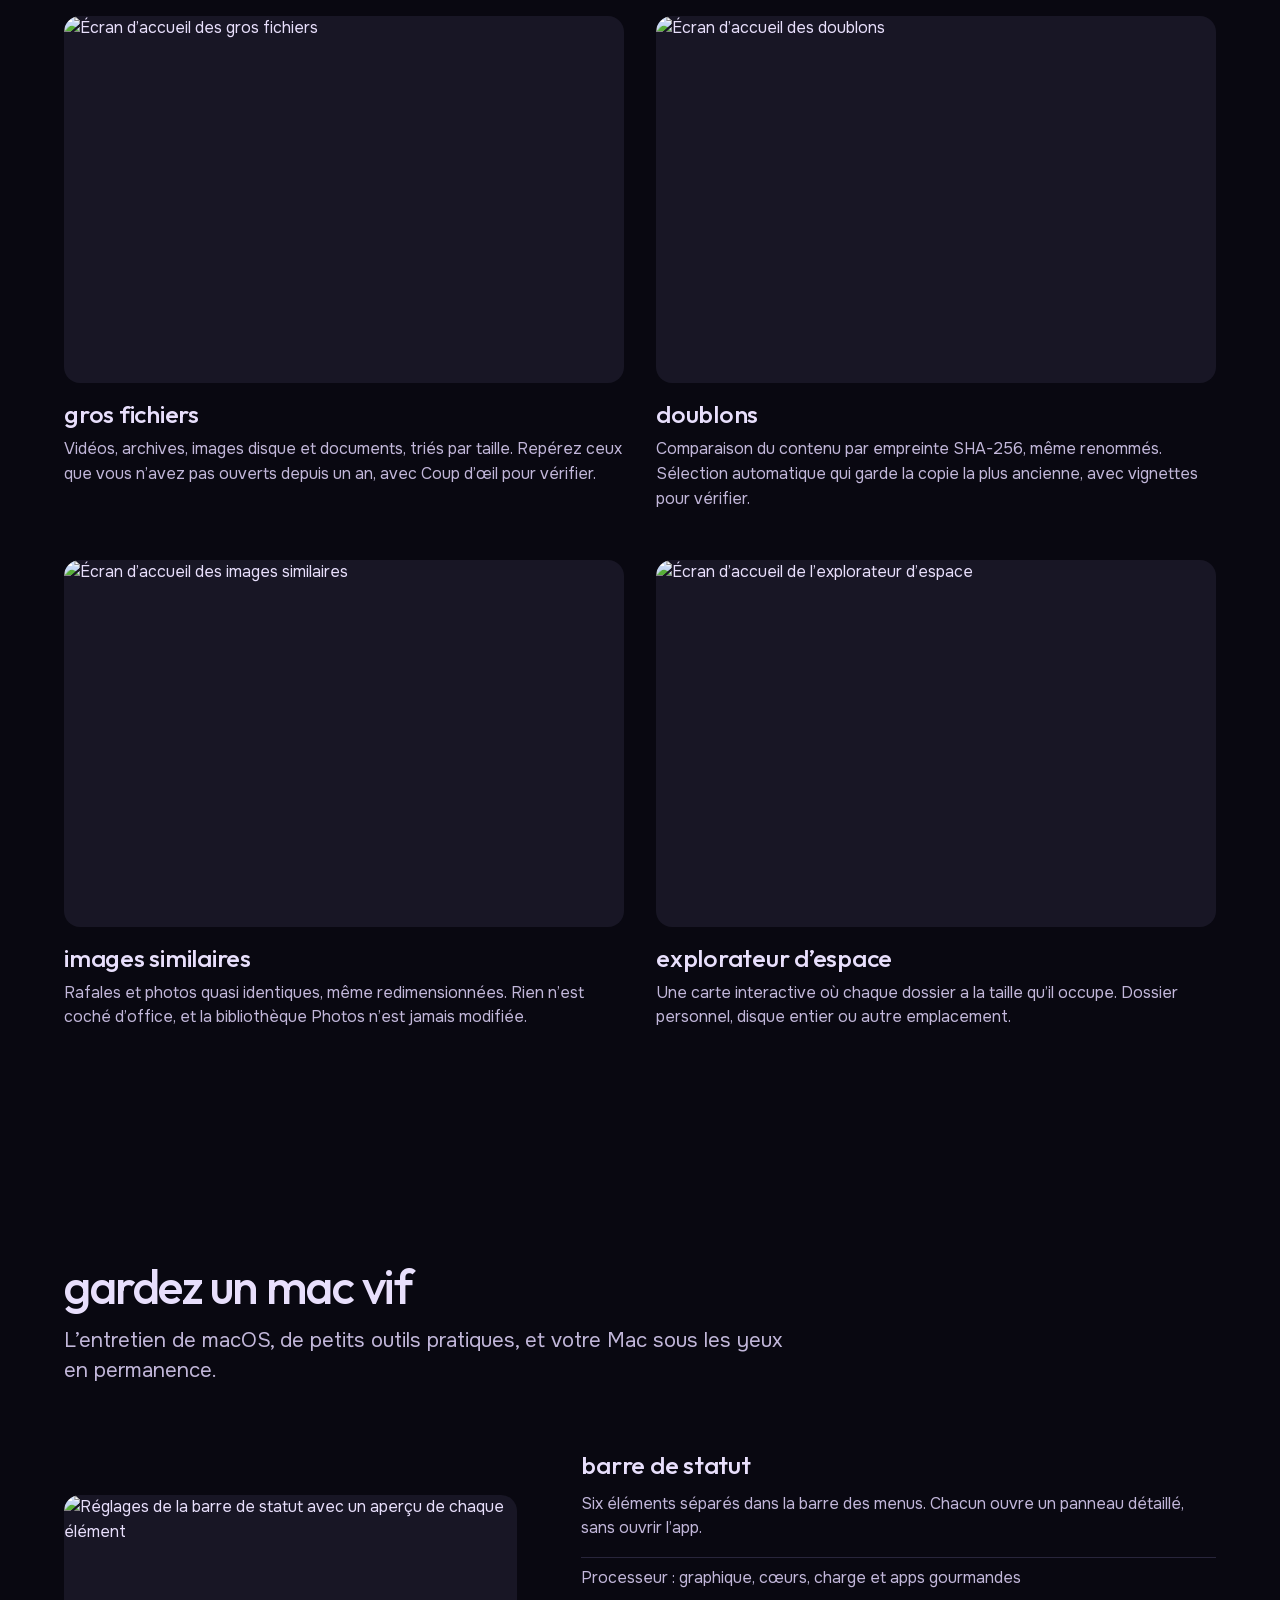
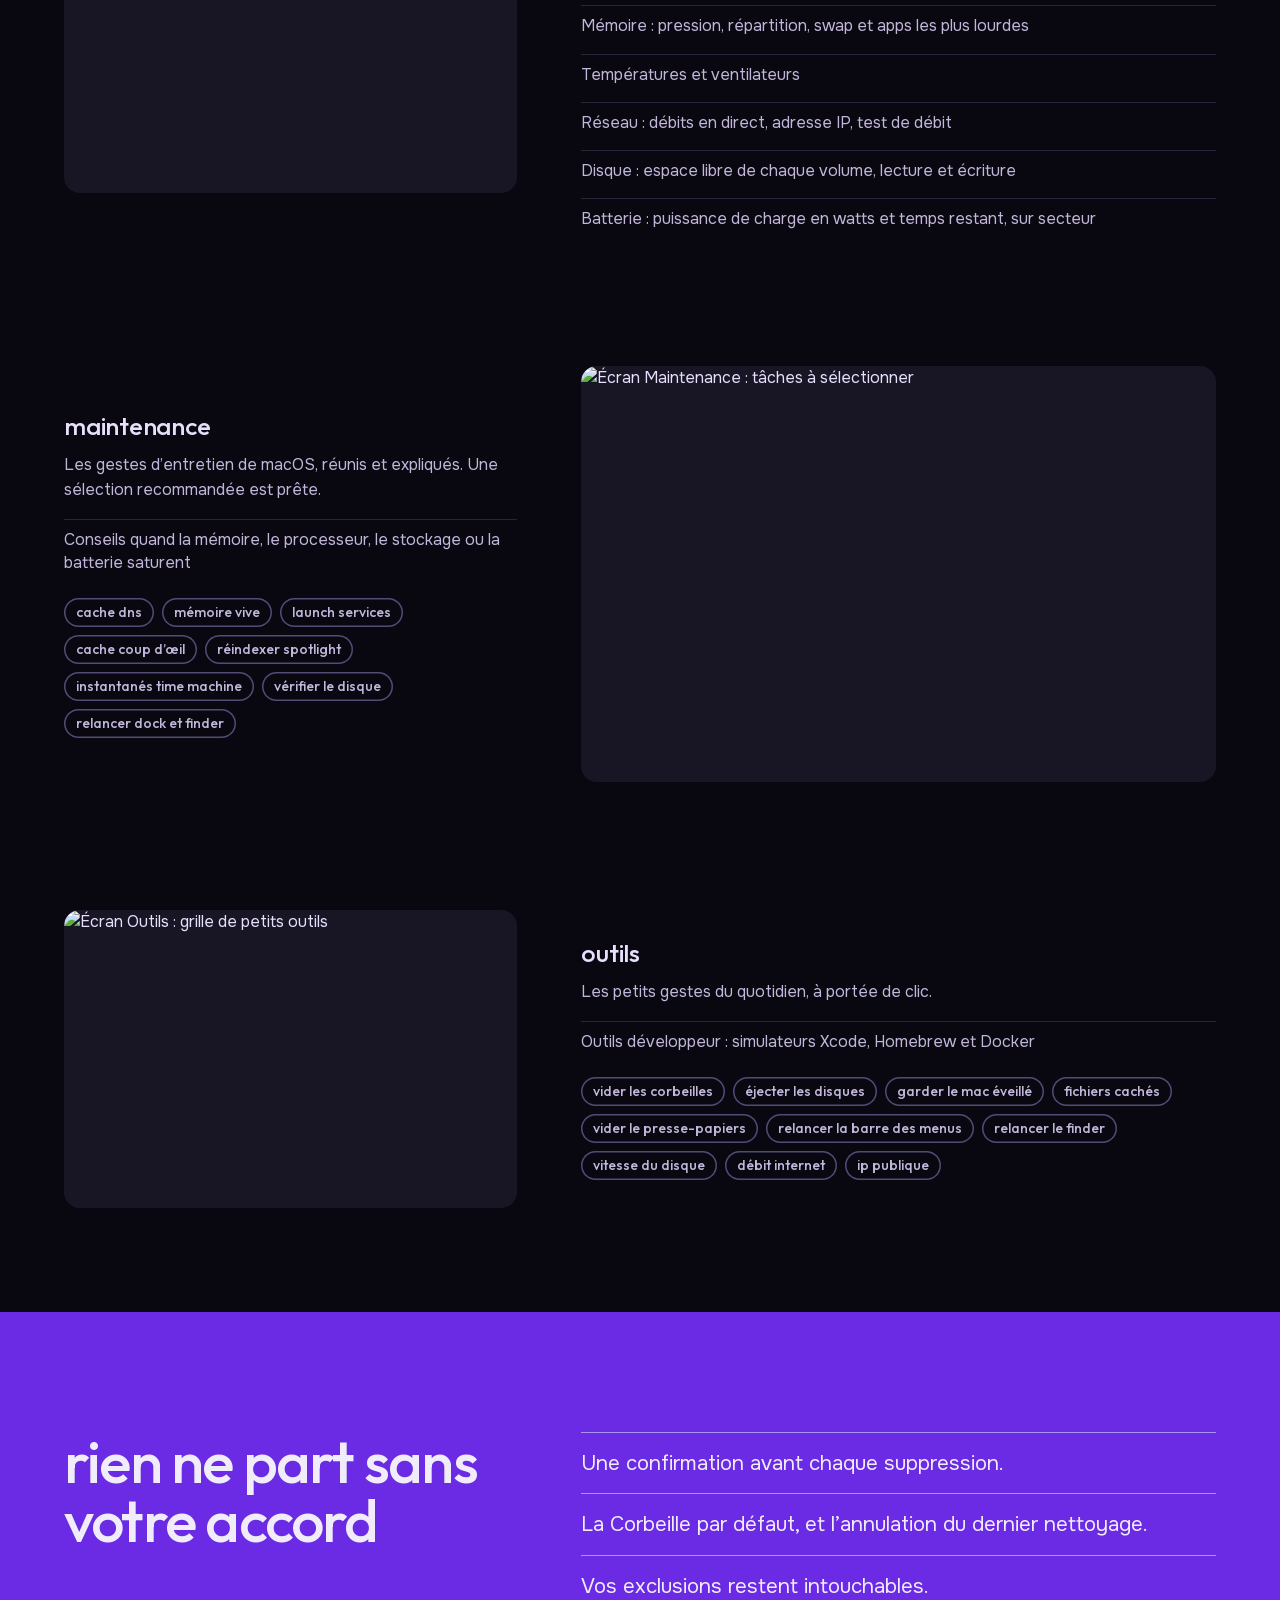
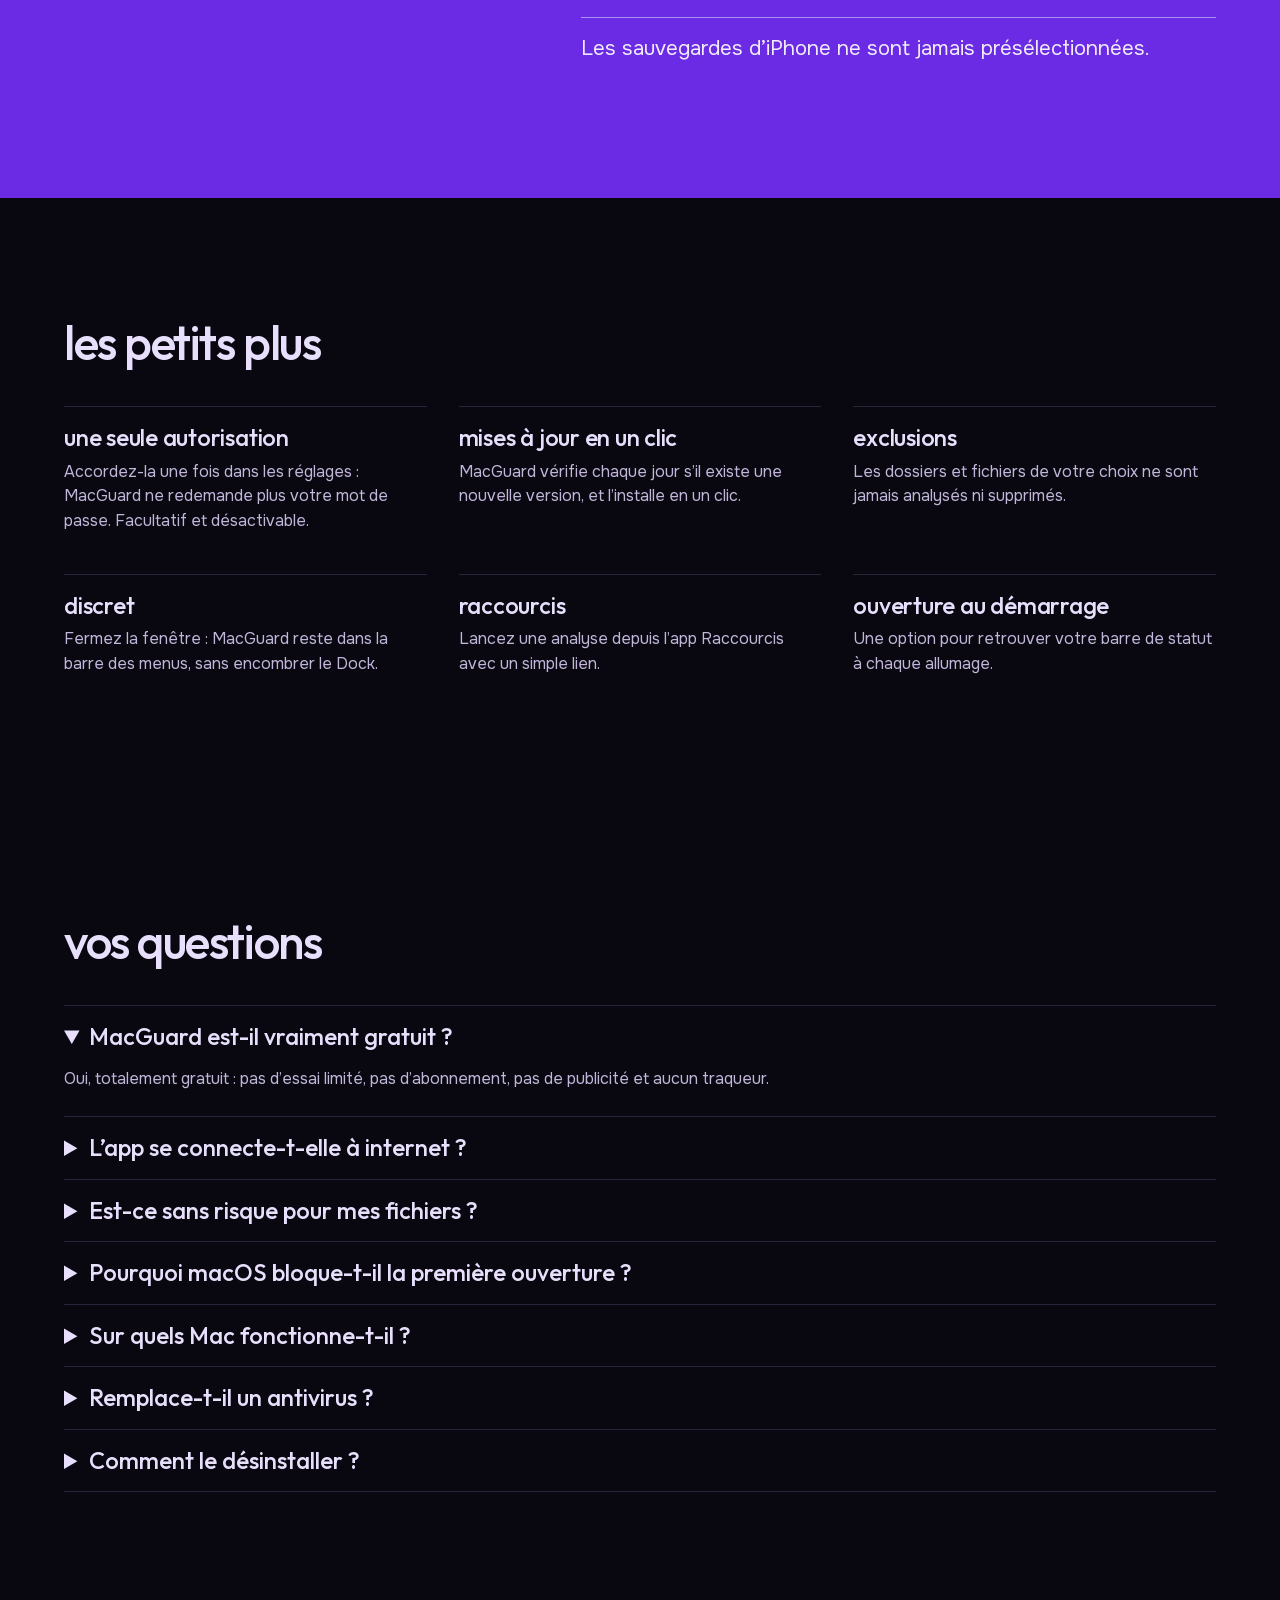
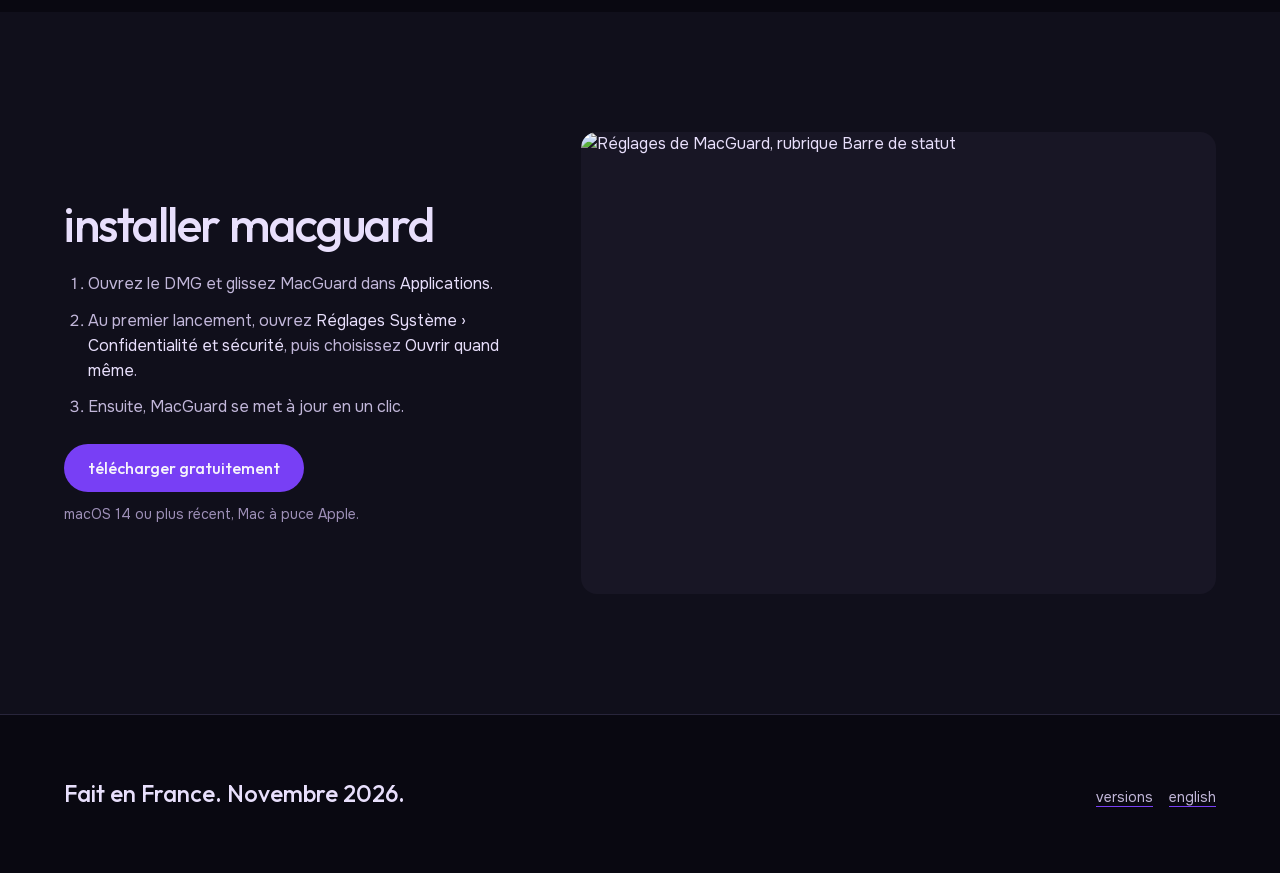
==== commit 43bb648a: "Remplace la signature par « Fait en France » Co-Authored-By: Claude Opus 5.5 <noreply@anthropic.com>" ====
--- a/index.html
+++ b/index.html
@@ -131,7 +131,7 @@
 </main>
 <footer class="close">
   <div class="container close__grid">
-    <p class="close__sign">Fait par Noham, en France. Novembre 2026.</p>
+    <p class="close__sign">Fait en France. Novembre 2026.</p>
     <nav><a href="https://github.com/gorepair/MacGuard-releases/releases">versions</a><a href="en/" lang="en">english</a></nav>
   </div>
 </footer>
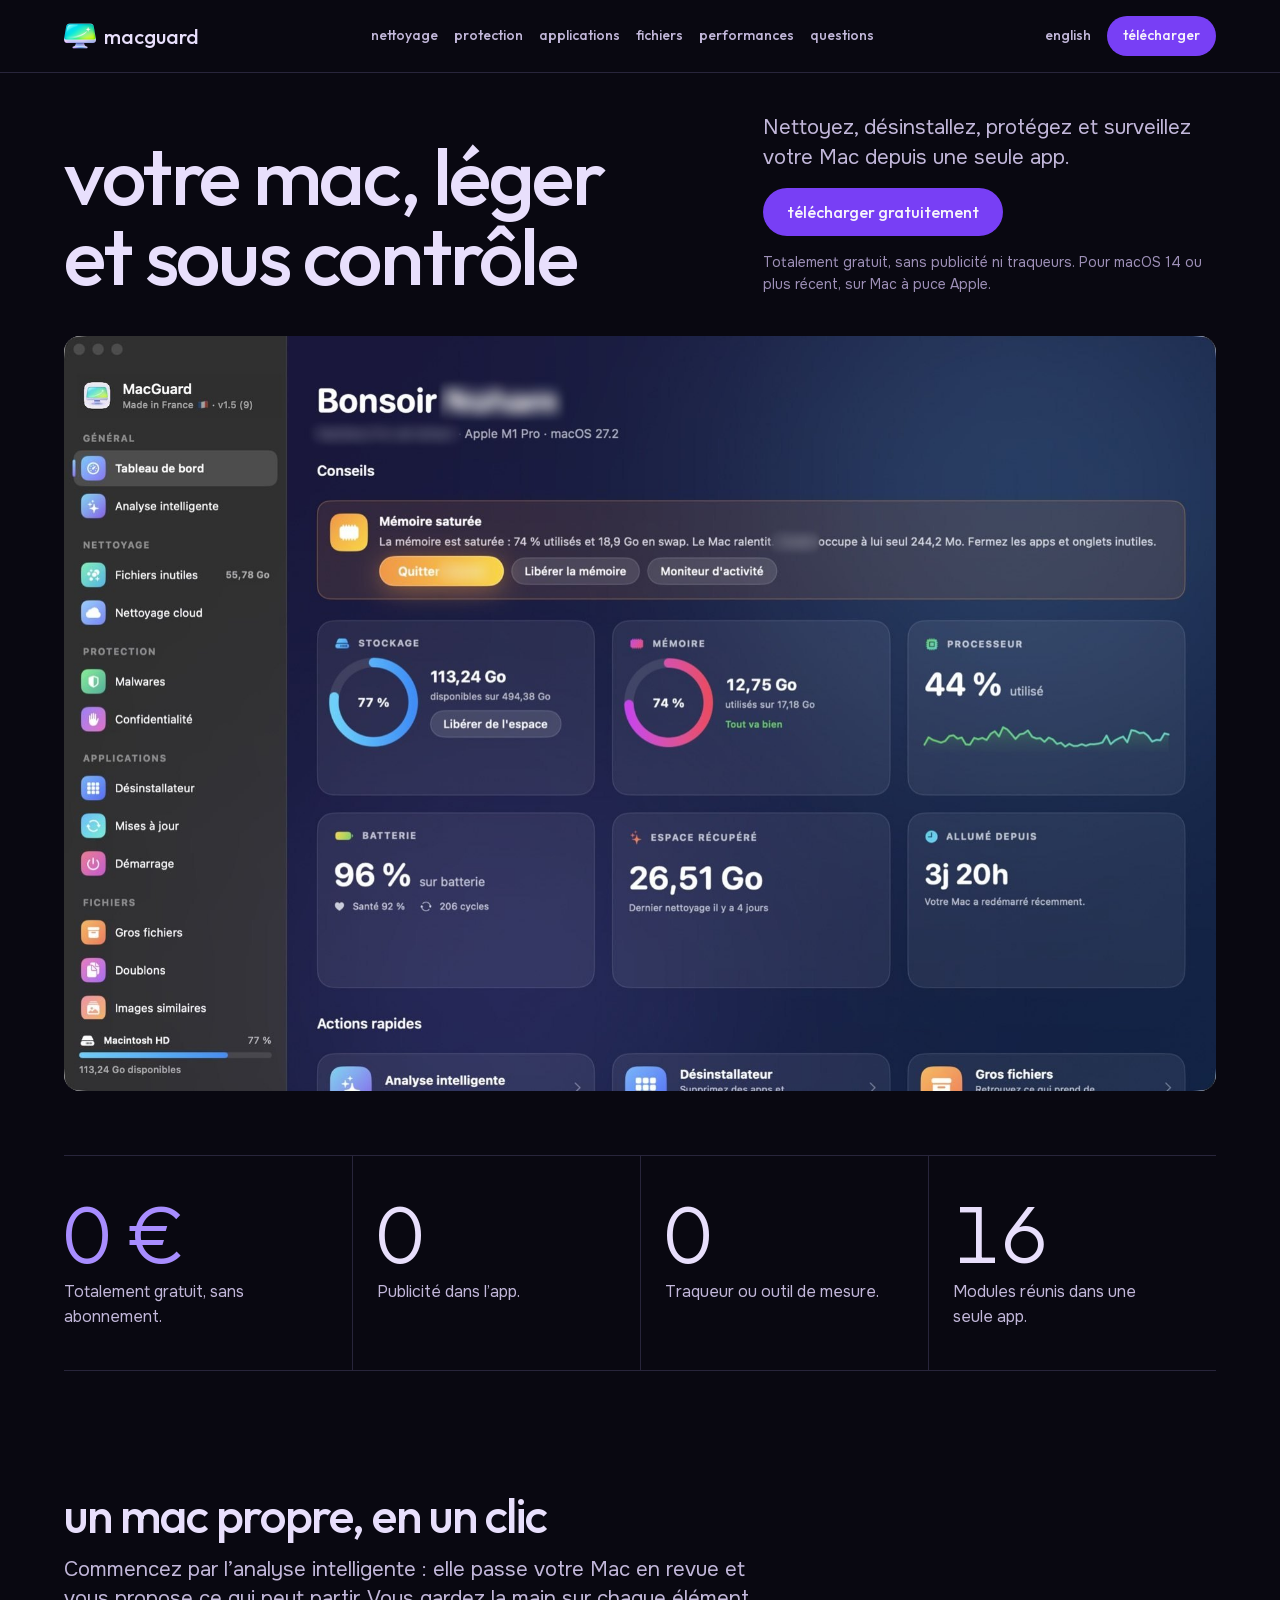
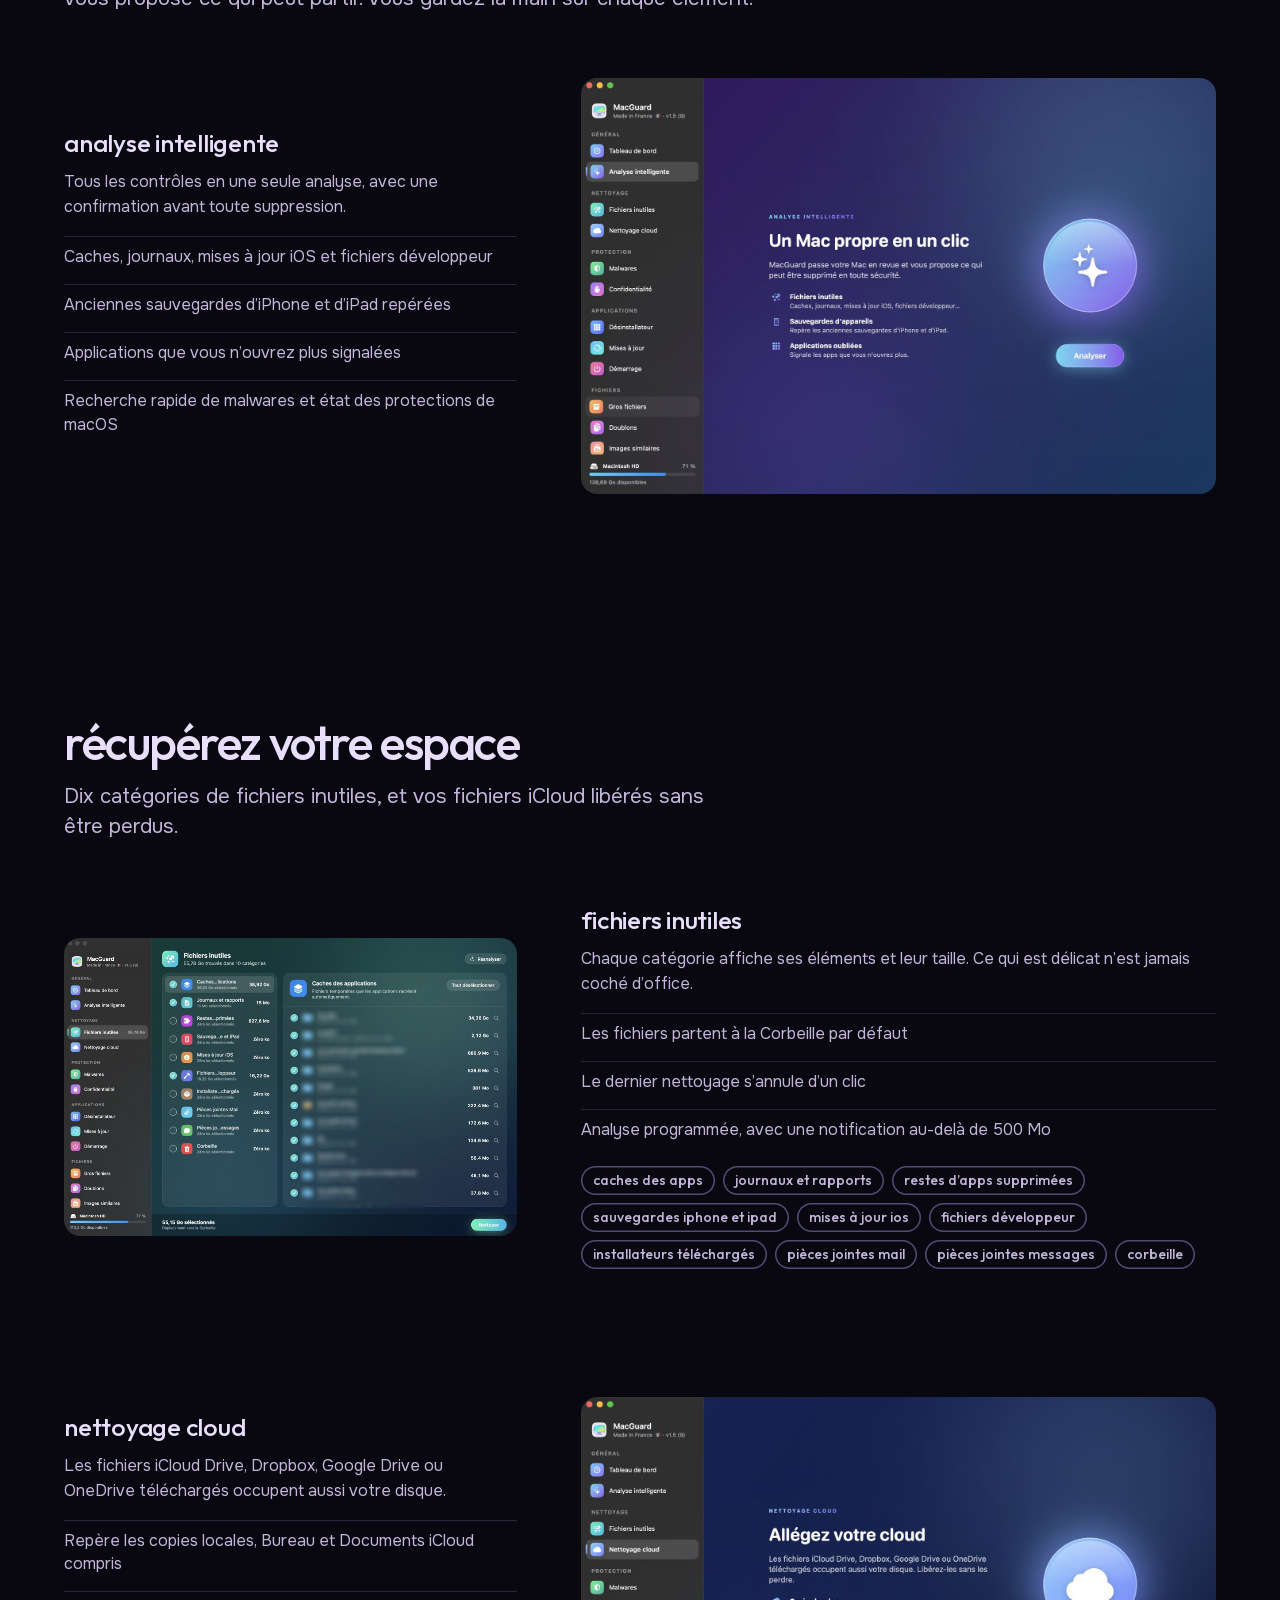
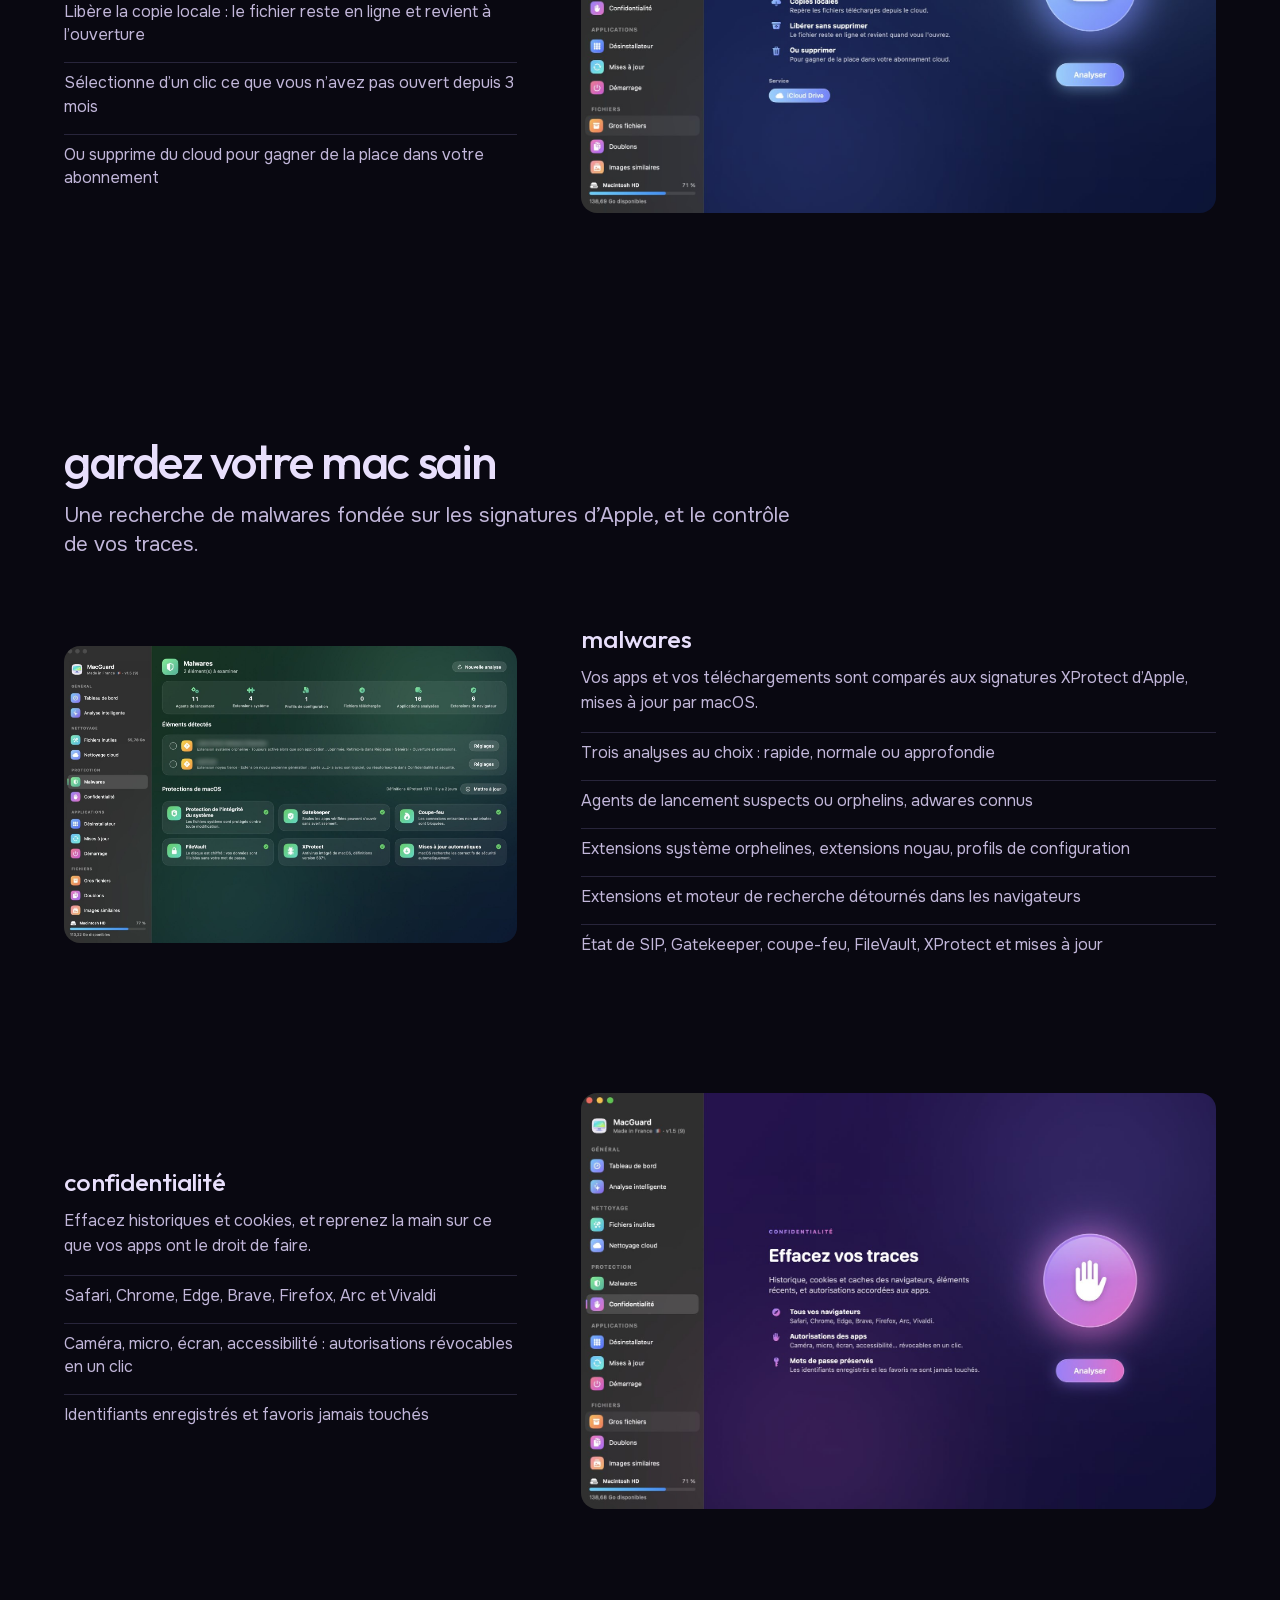
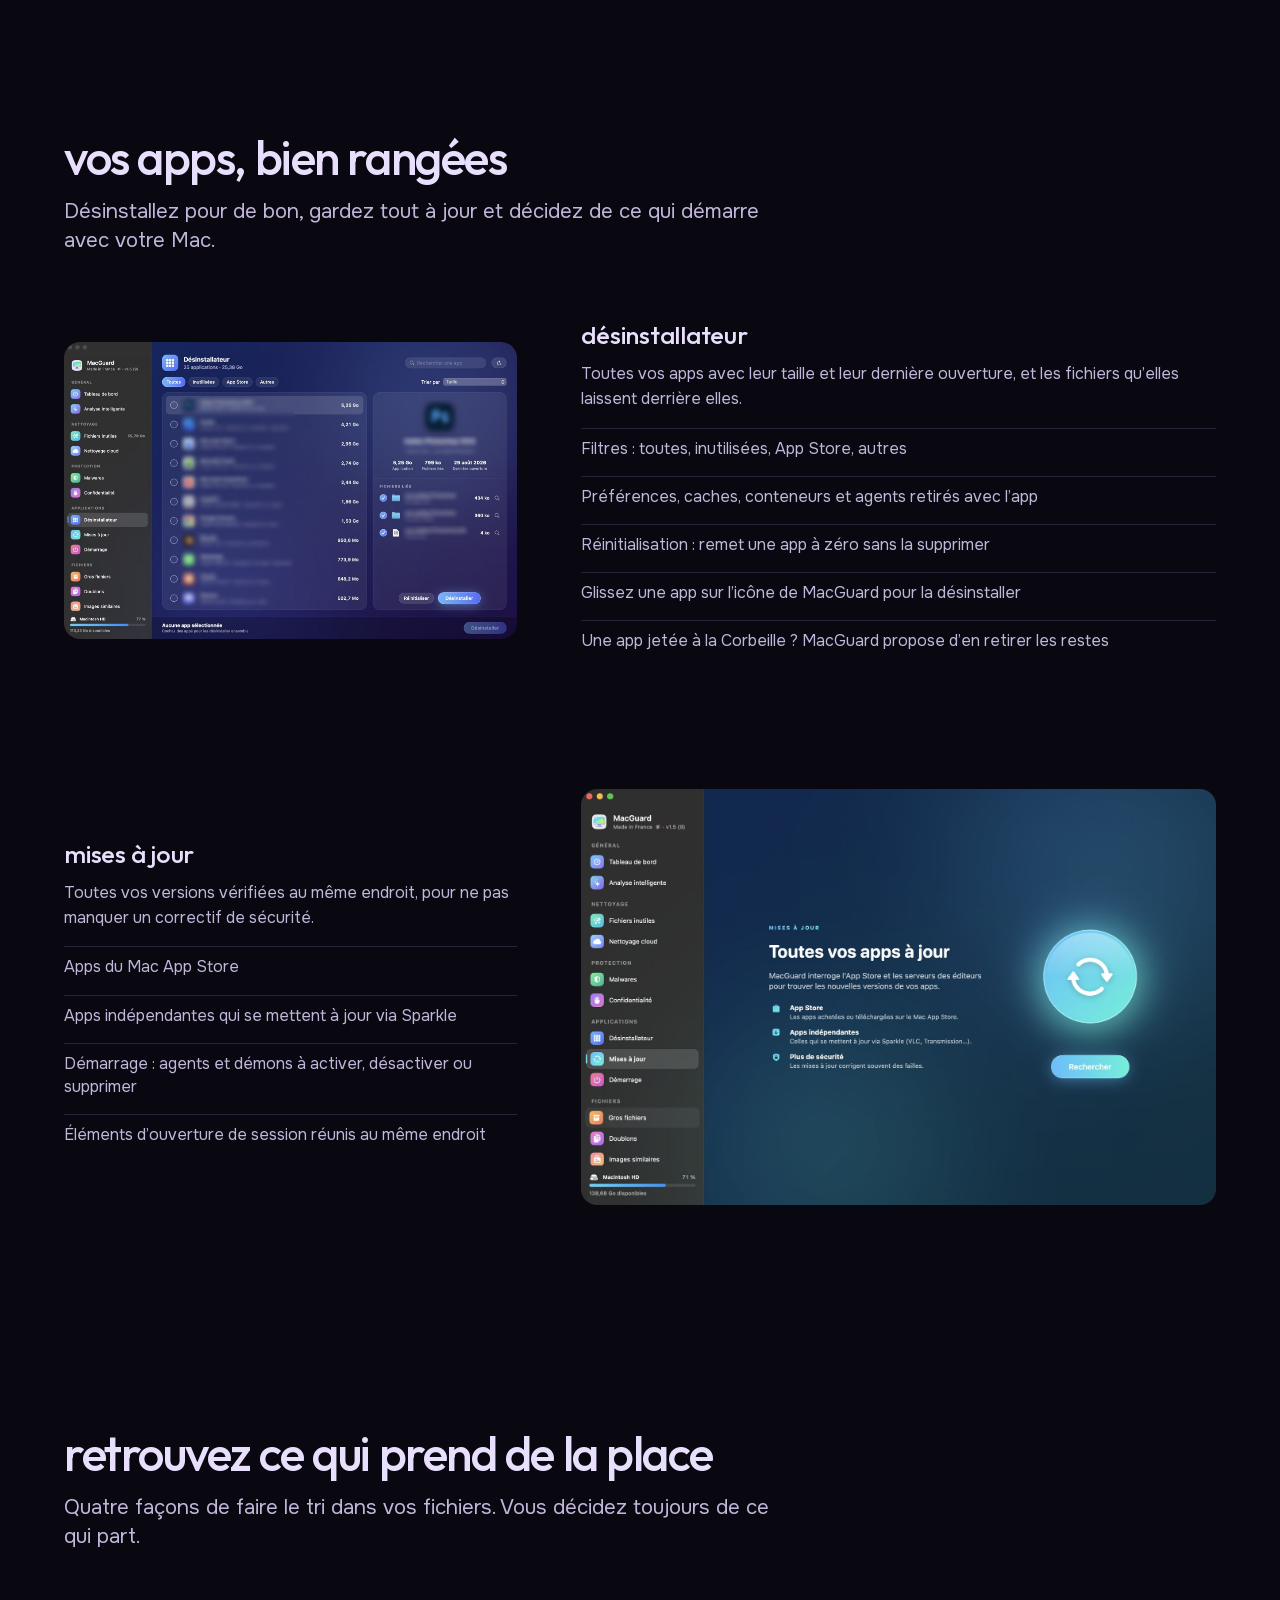
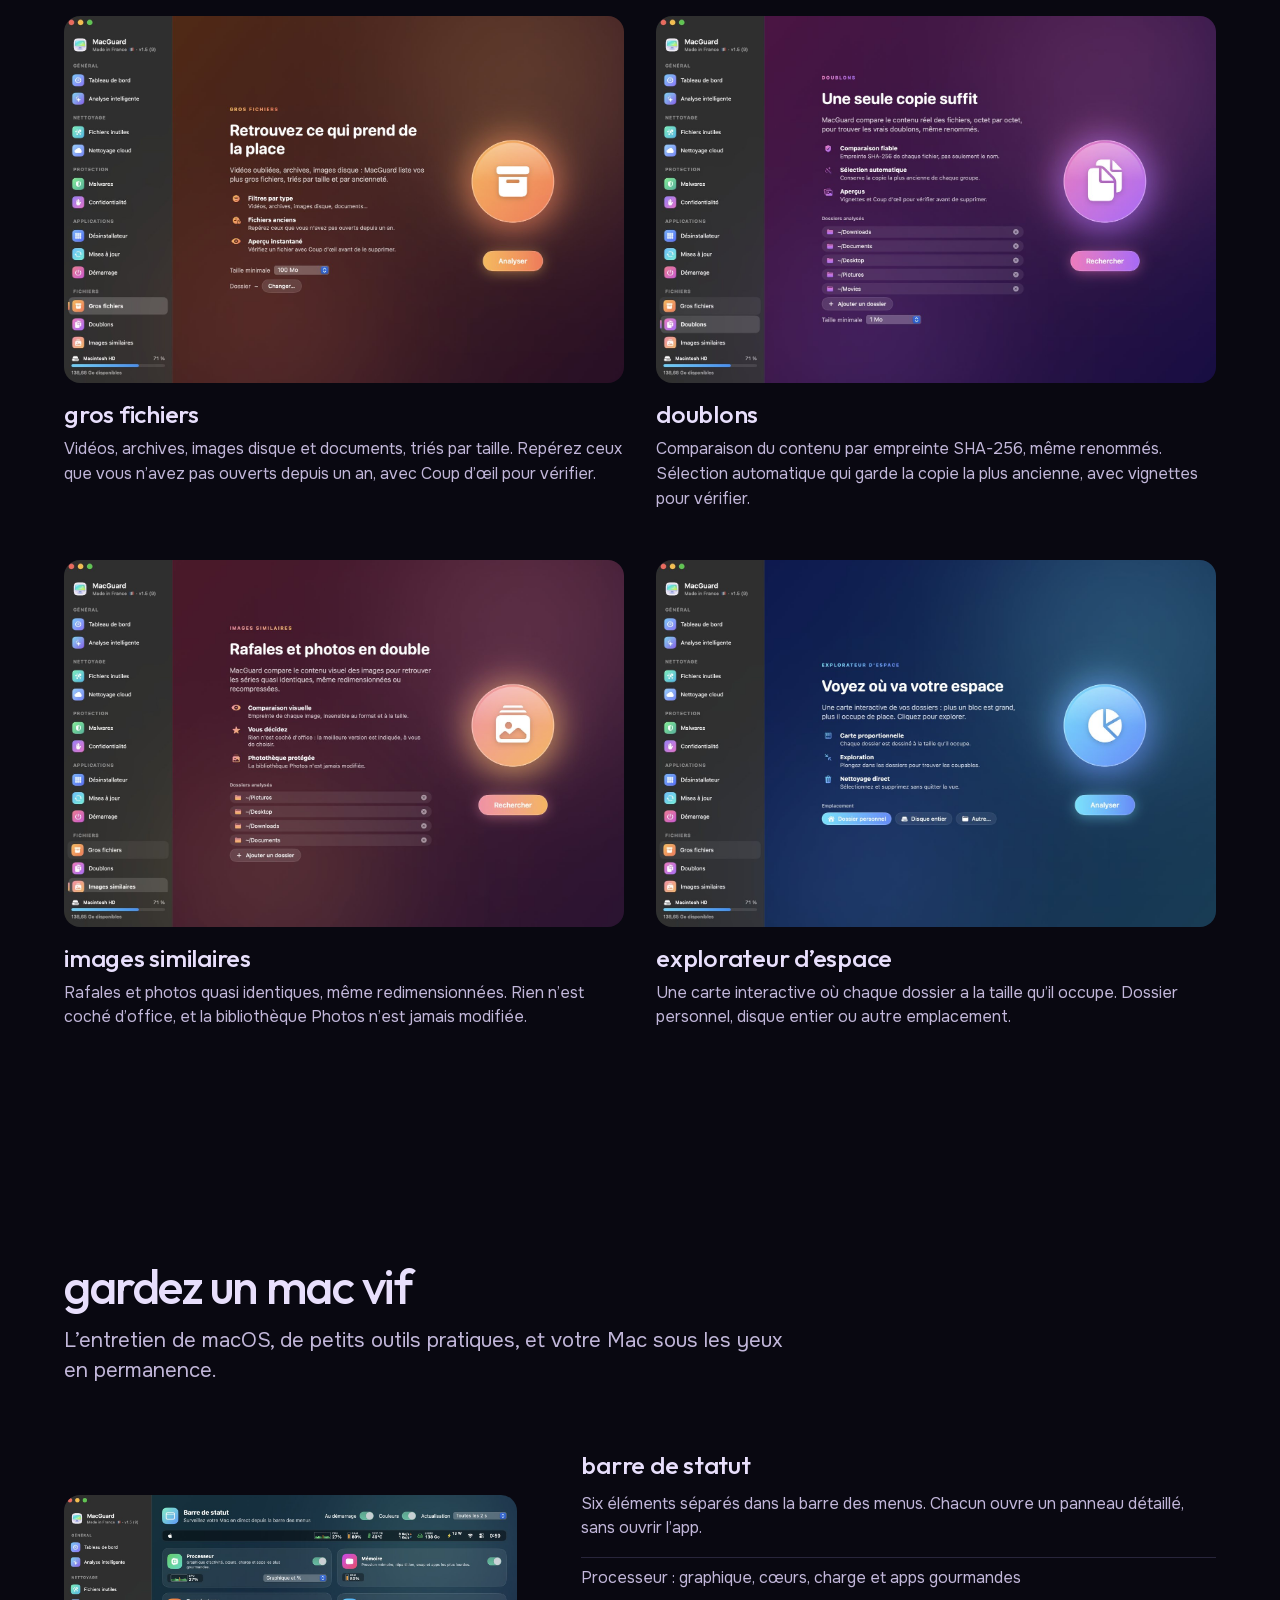
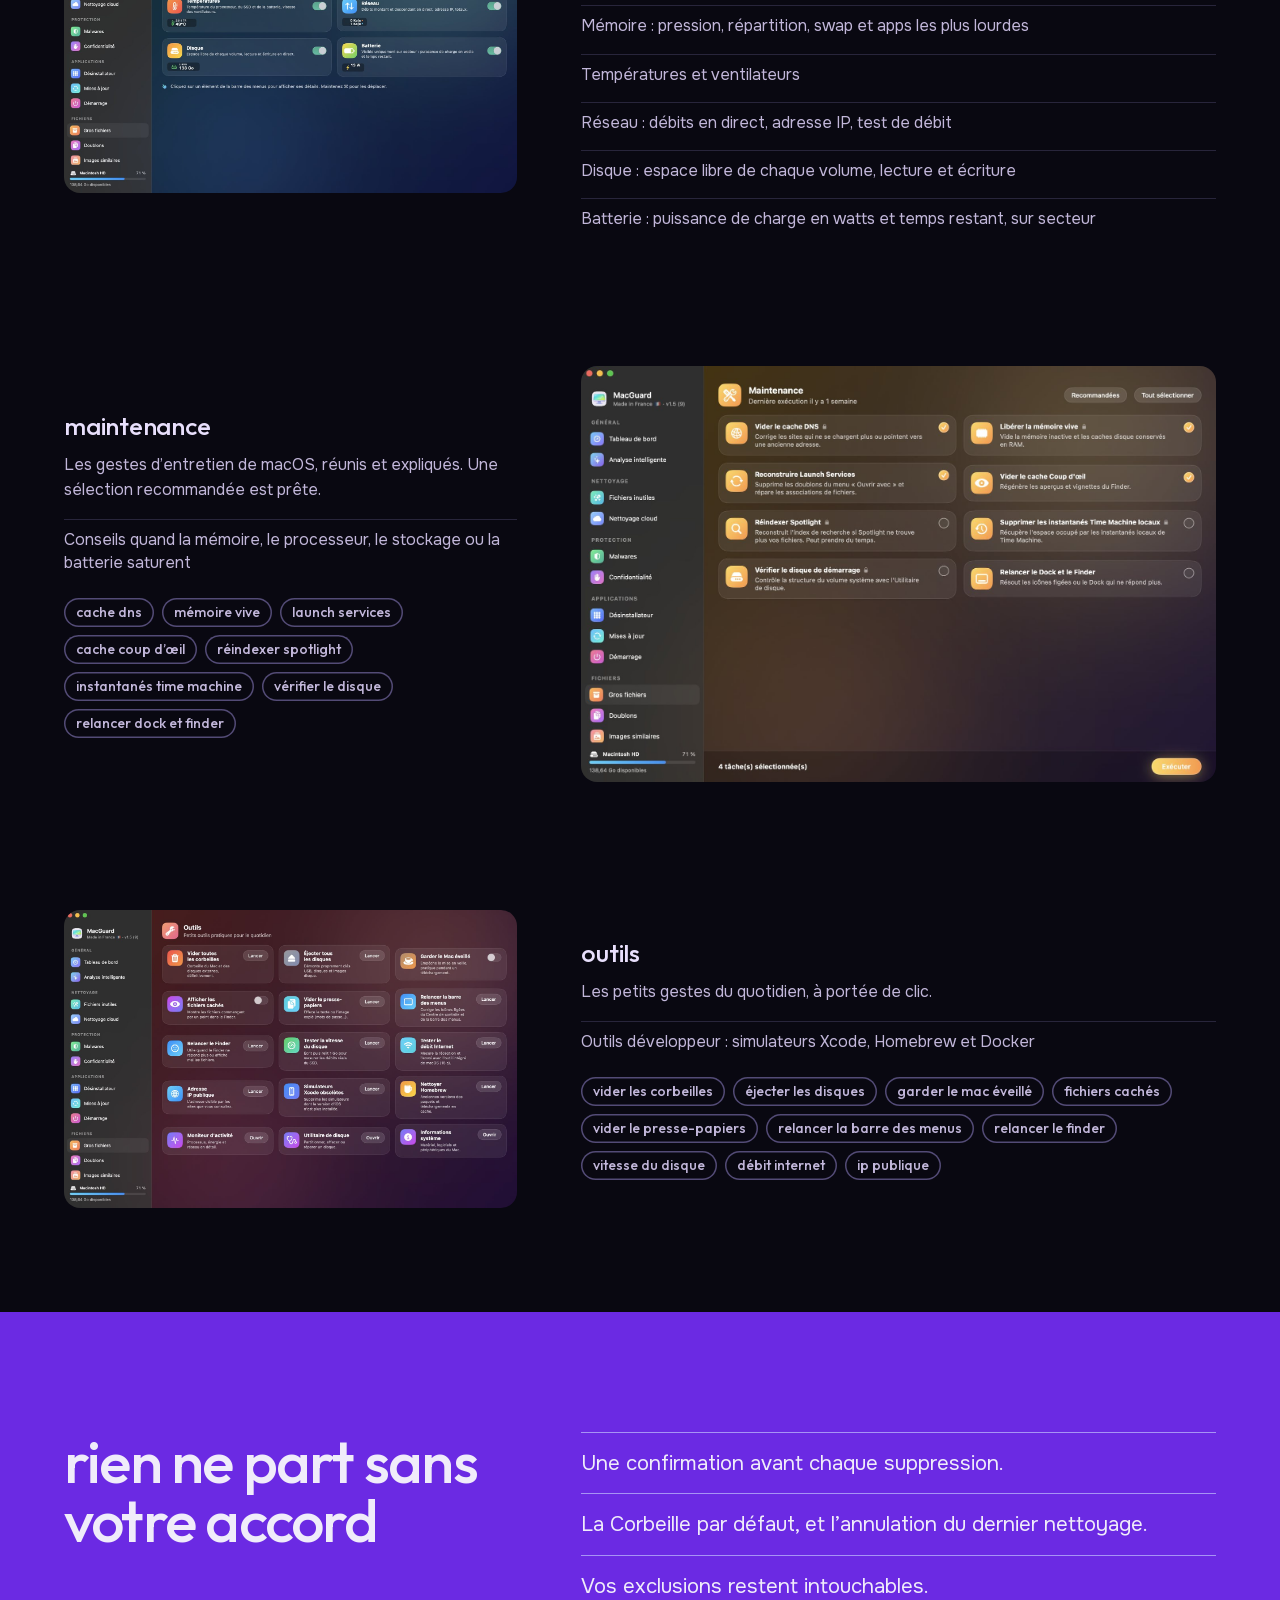
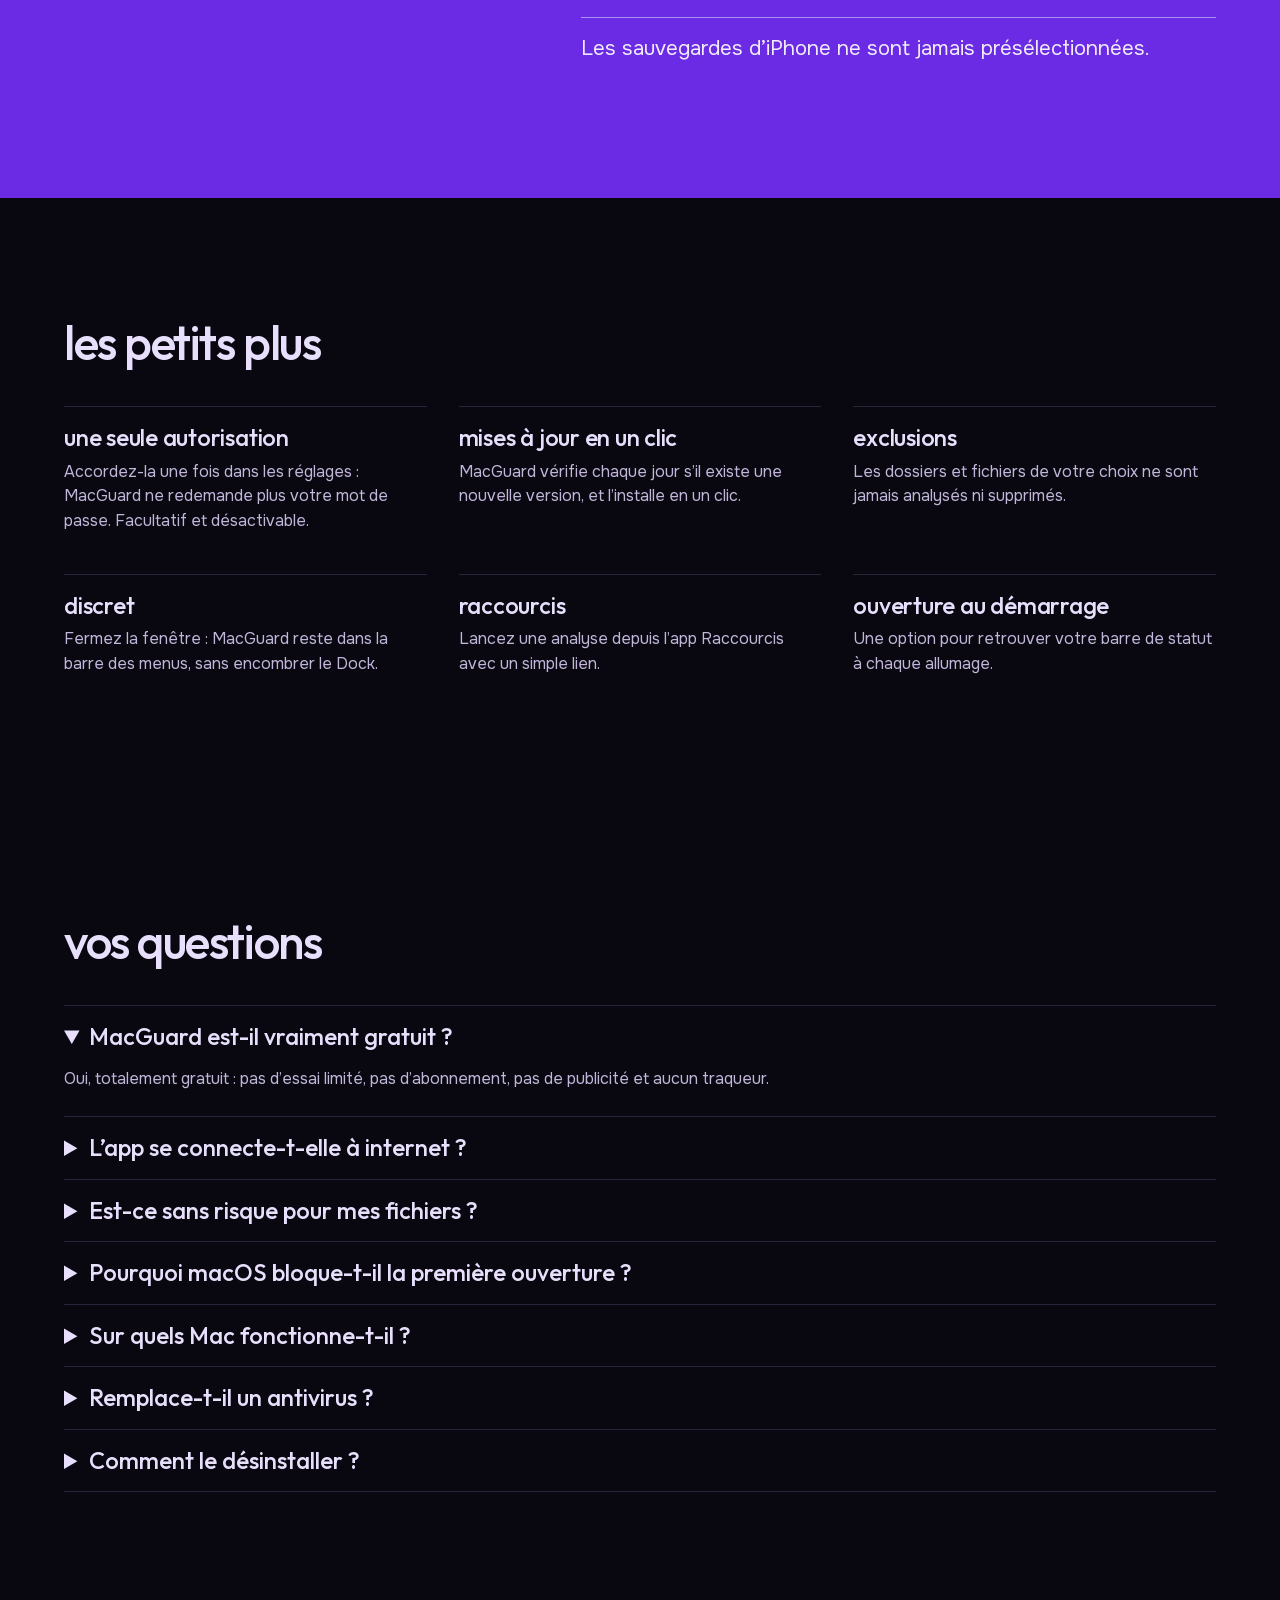
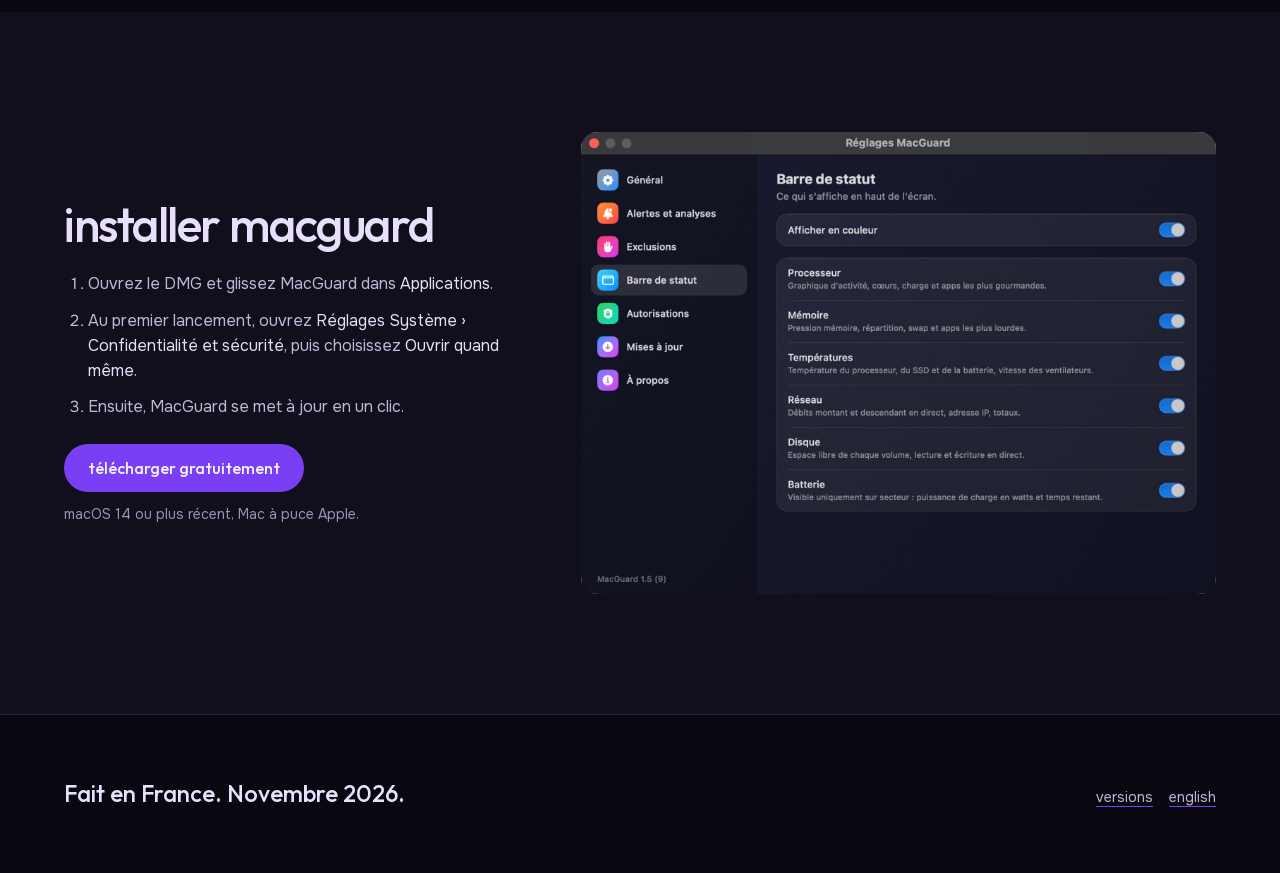
==== commit 99164740: "Installe le logo fourni et floute les informations personnelles Le logo de l'en-tête et le favicon s" ====
--- a/index.html
+++ b/index.html
@@ -10,13 +10,13 @@
 <meta property="og:image" content="https://gorepair.github.io/MacGuard-releases/assets/dashboard.jpg">
 <link rel="alternate" hreflang="fr" href="https://gorepair.github.io/MacGuard-releases/">
 <link rel="alternate" hreflang="en" href="https://gorepair.github.io/MacGuard-releases/en/">
-<link rel="icon" href="assets/icon.png">
+<link rel="icon" href="assets/logo.png">
 <link rel="stylesheet" href="site.css">
 </head>
 <body>
 <header class="top"><div class="container">
   <nav class="nav">
-    <a class="wordmark" href="./"><img src="assets/icon.png" width="32" height="32" alt="">MacGuard</a>
+    <a class="wordmark" href="./"><img src="assets/logo.png" width="32" height="32" alt="">MacGuard</a>
     <div class="nav__anchors"><a href="#nettoyage">nettoyage</a><a href="#protection">protection</a><a href="#applications">applications</a><a href="#fichiers">fichiers</a><a href="#performances">performances</a><a href="#questions">questions</a></div>
     <div class="nav__links">
       <a href="en/" hreflang="en" lang="en">english</a>
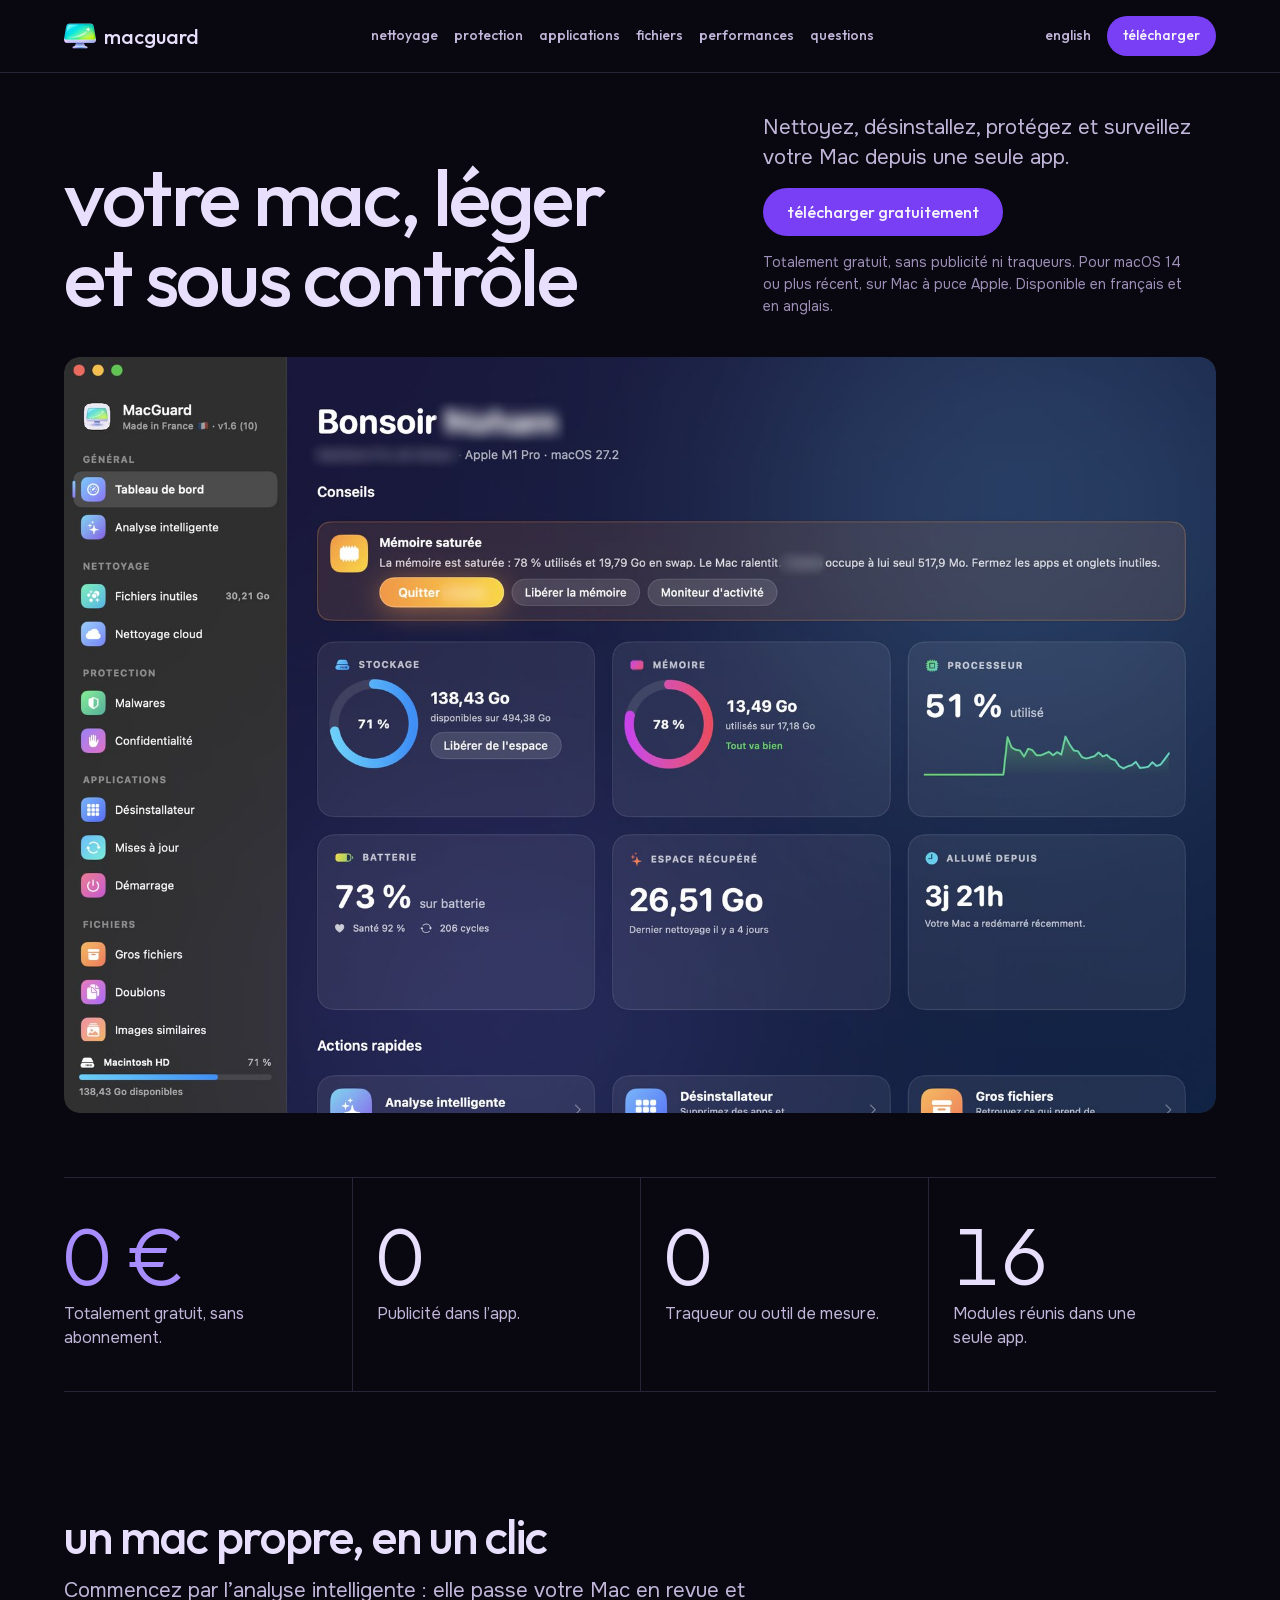
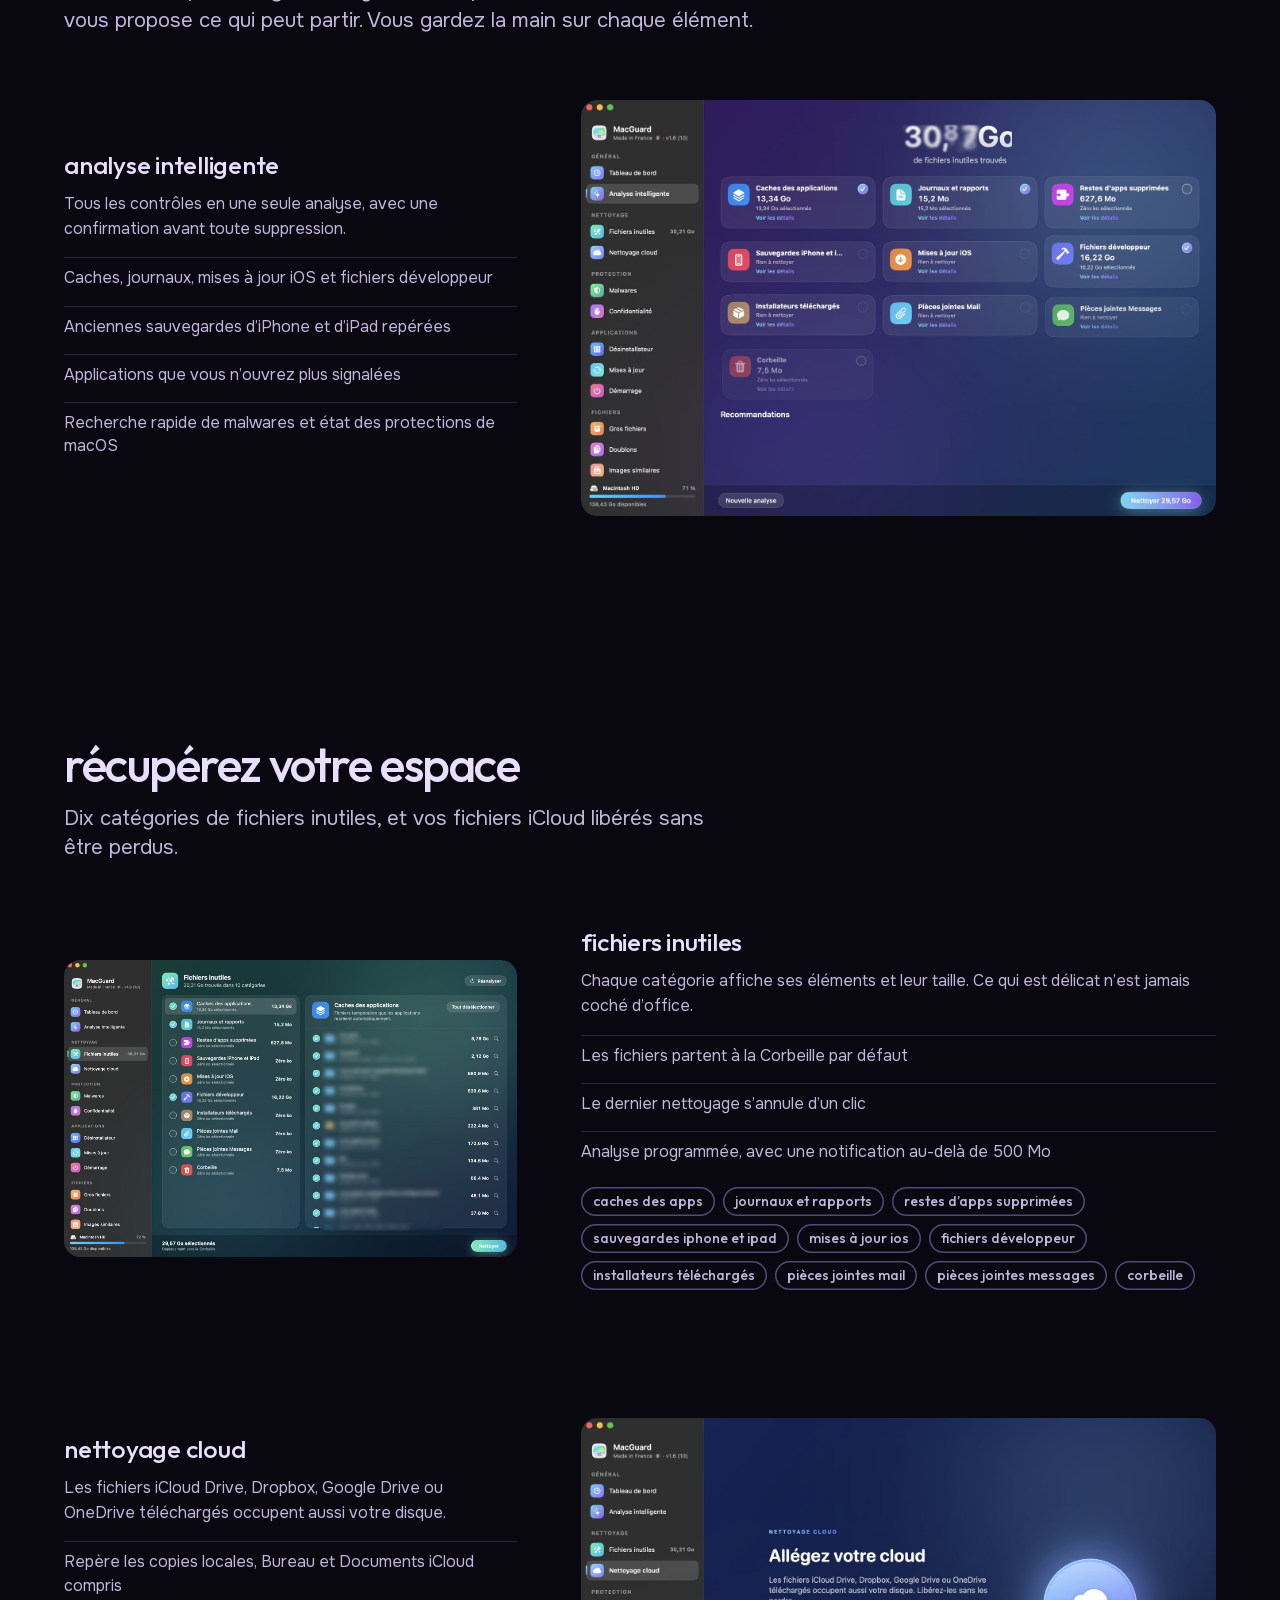
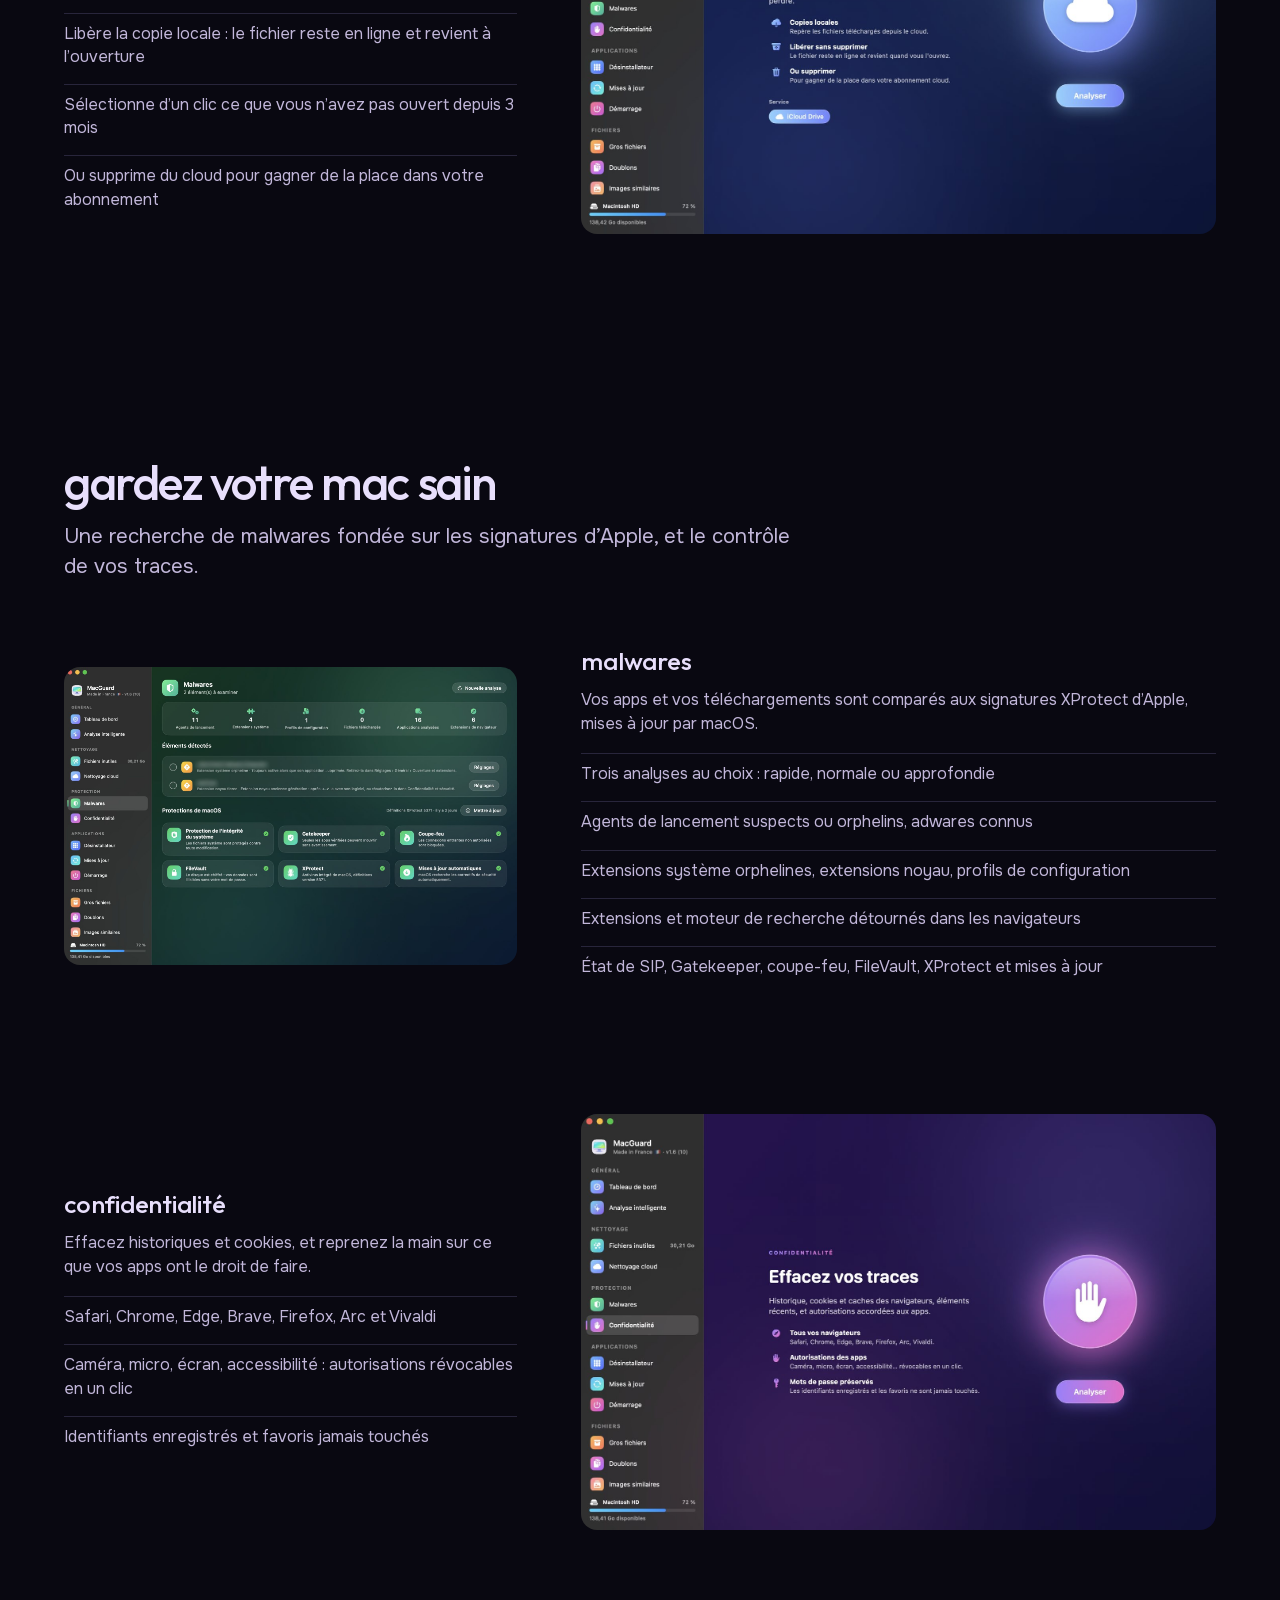
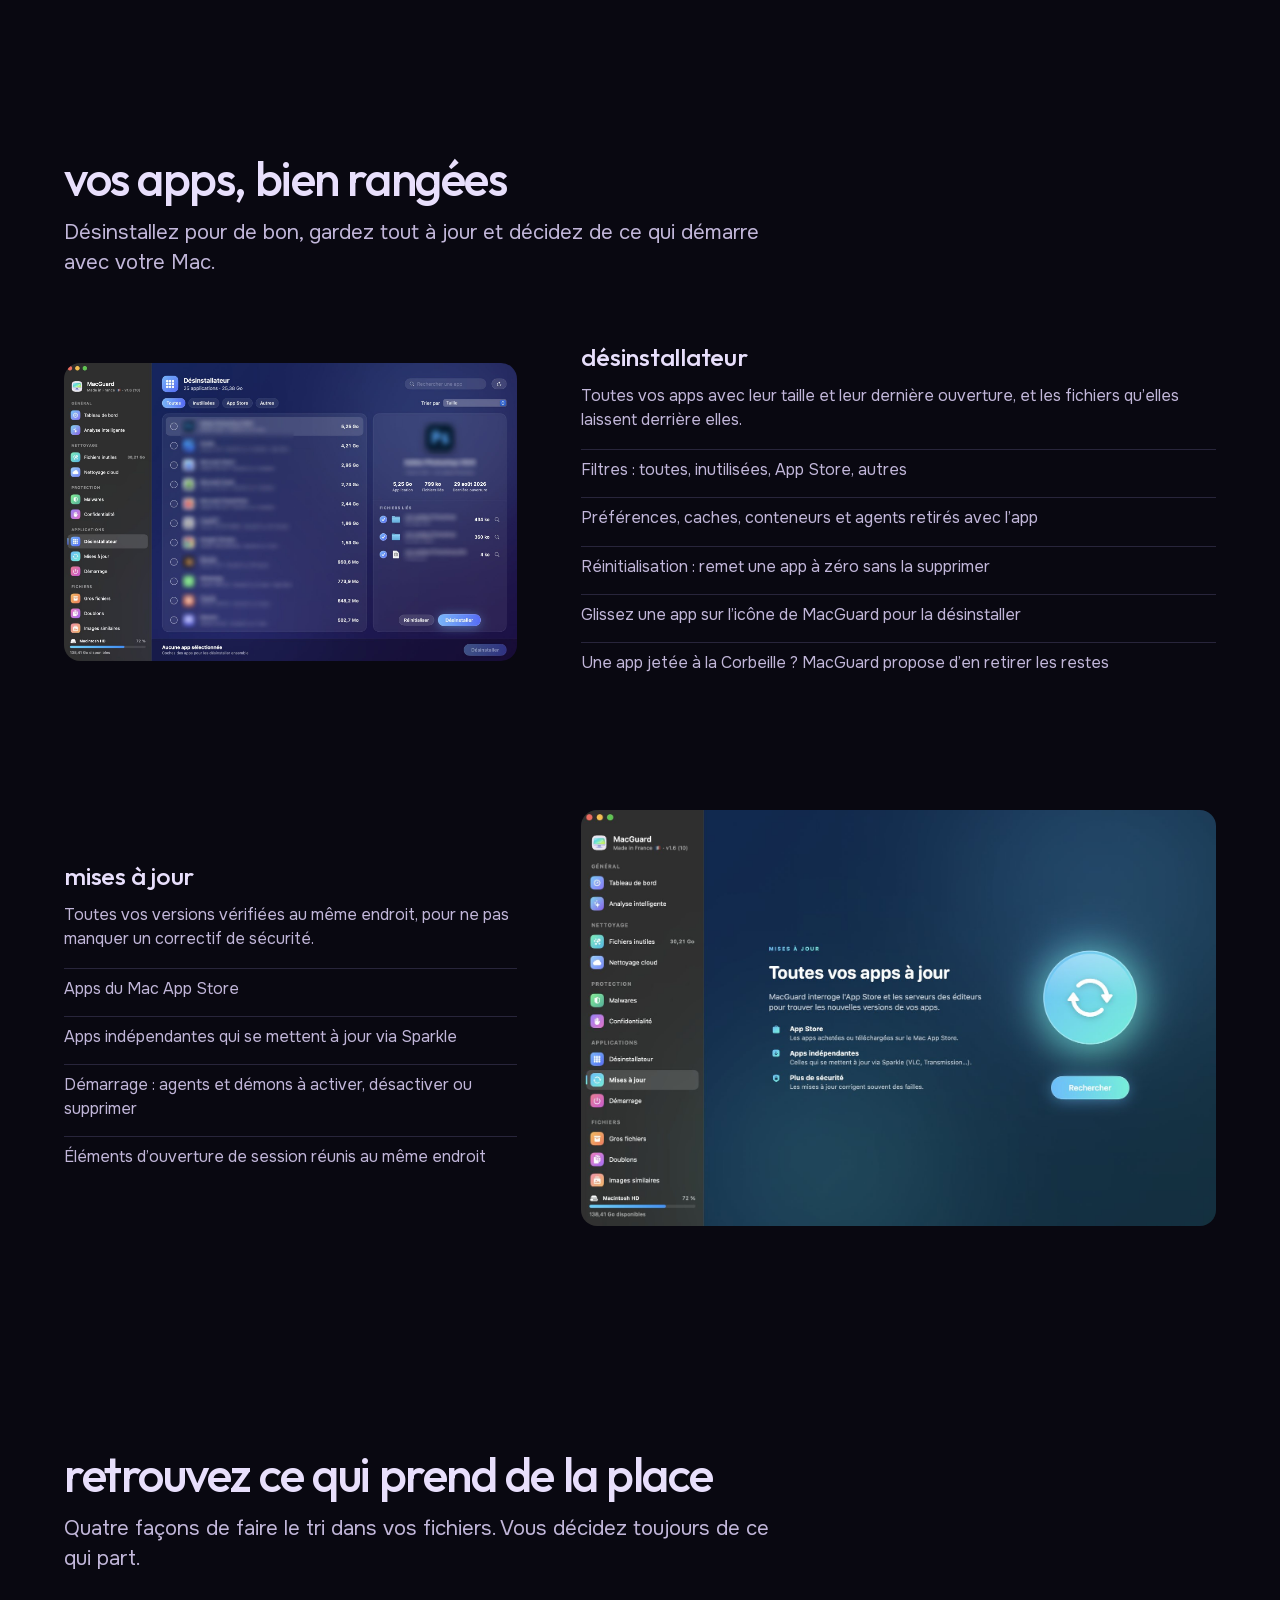
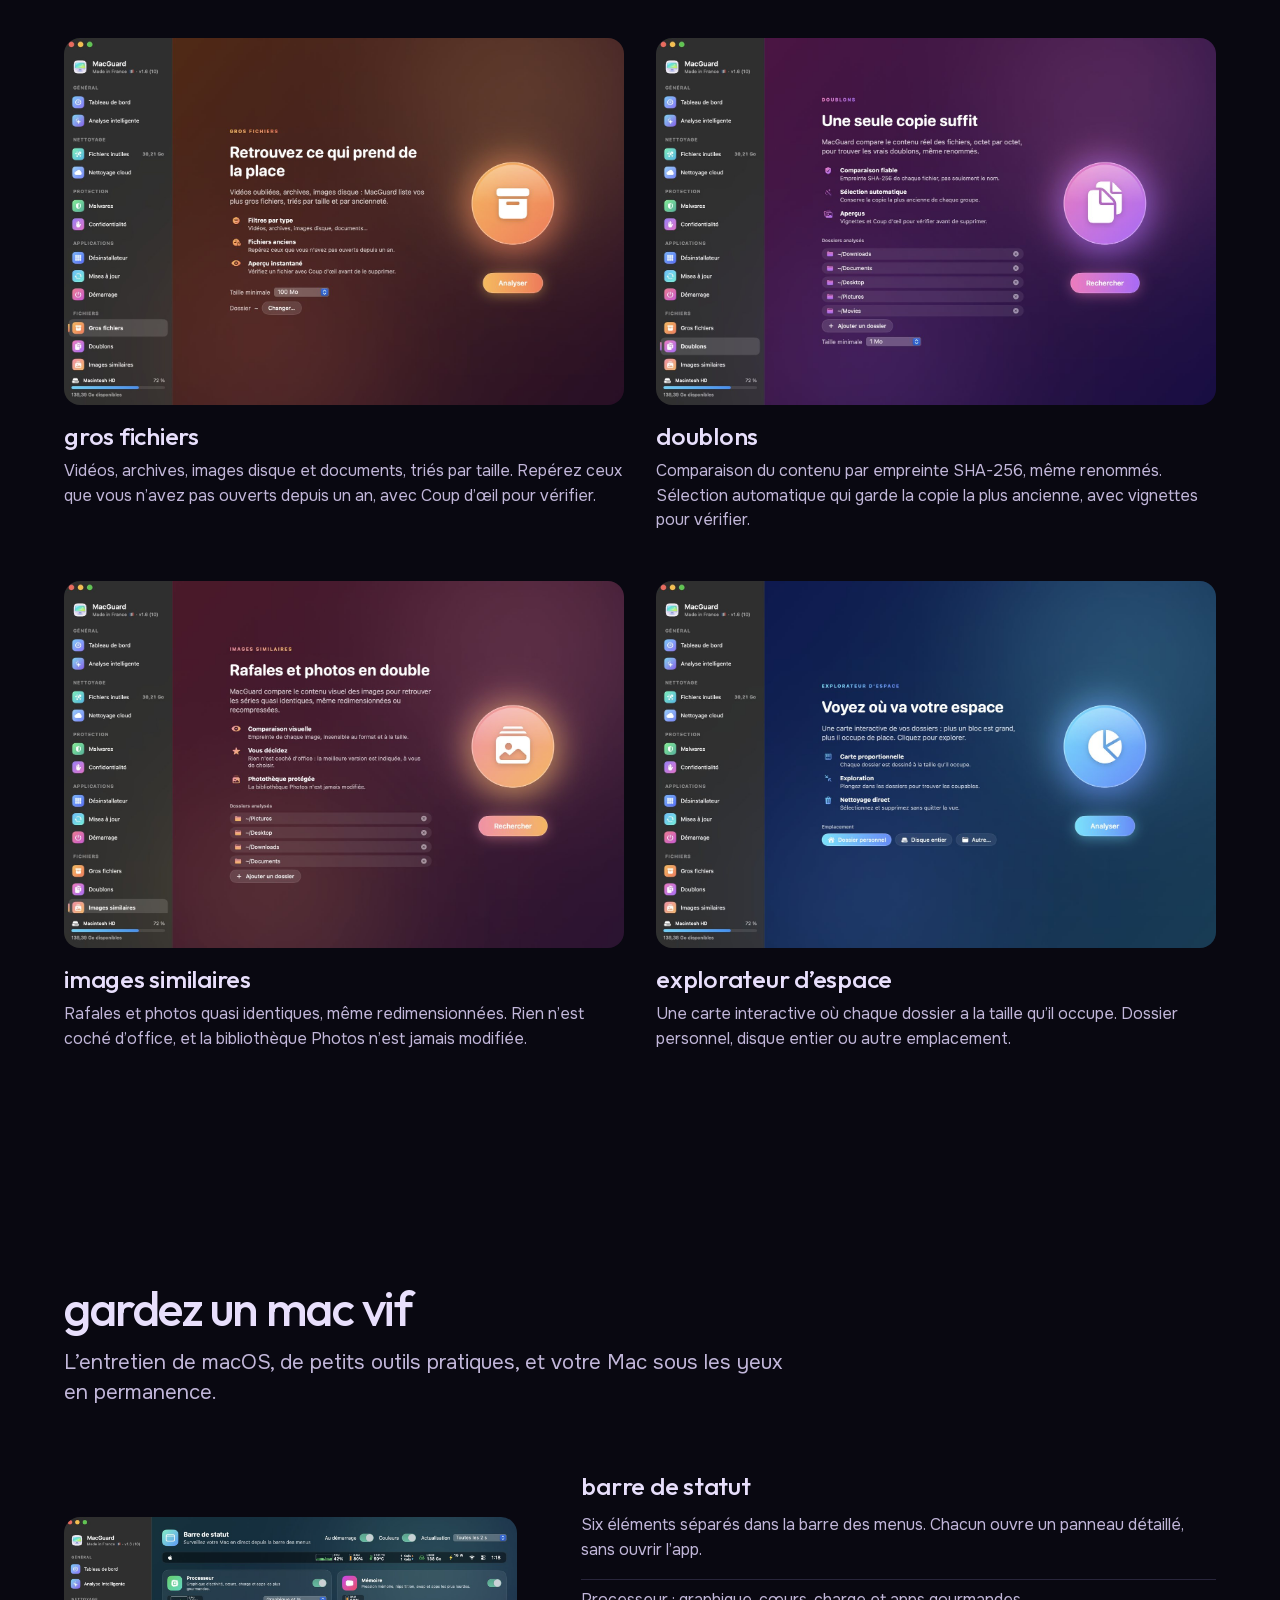
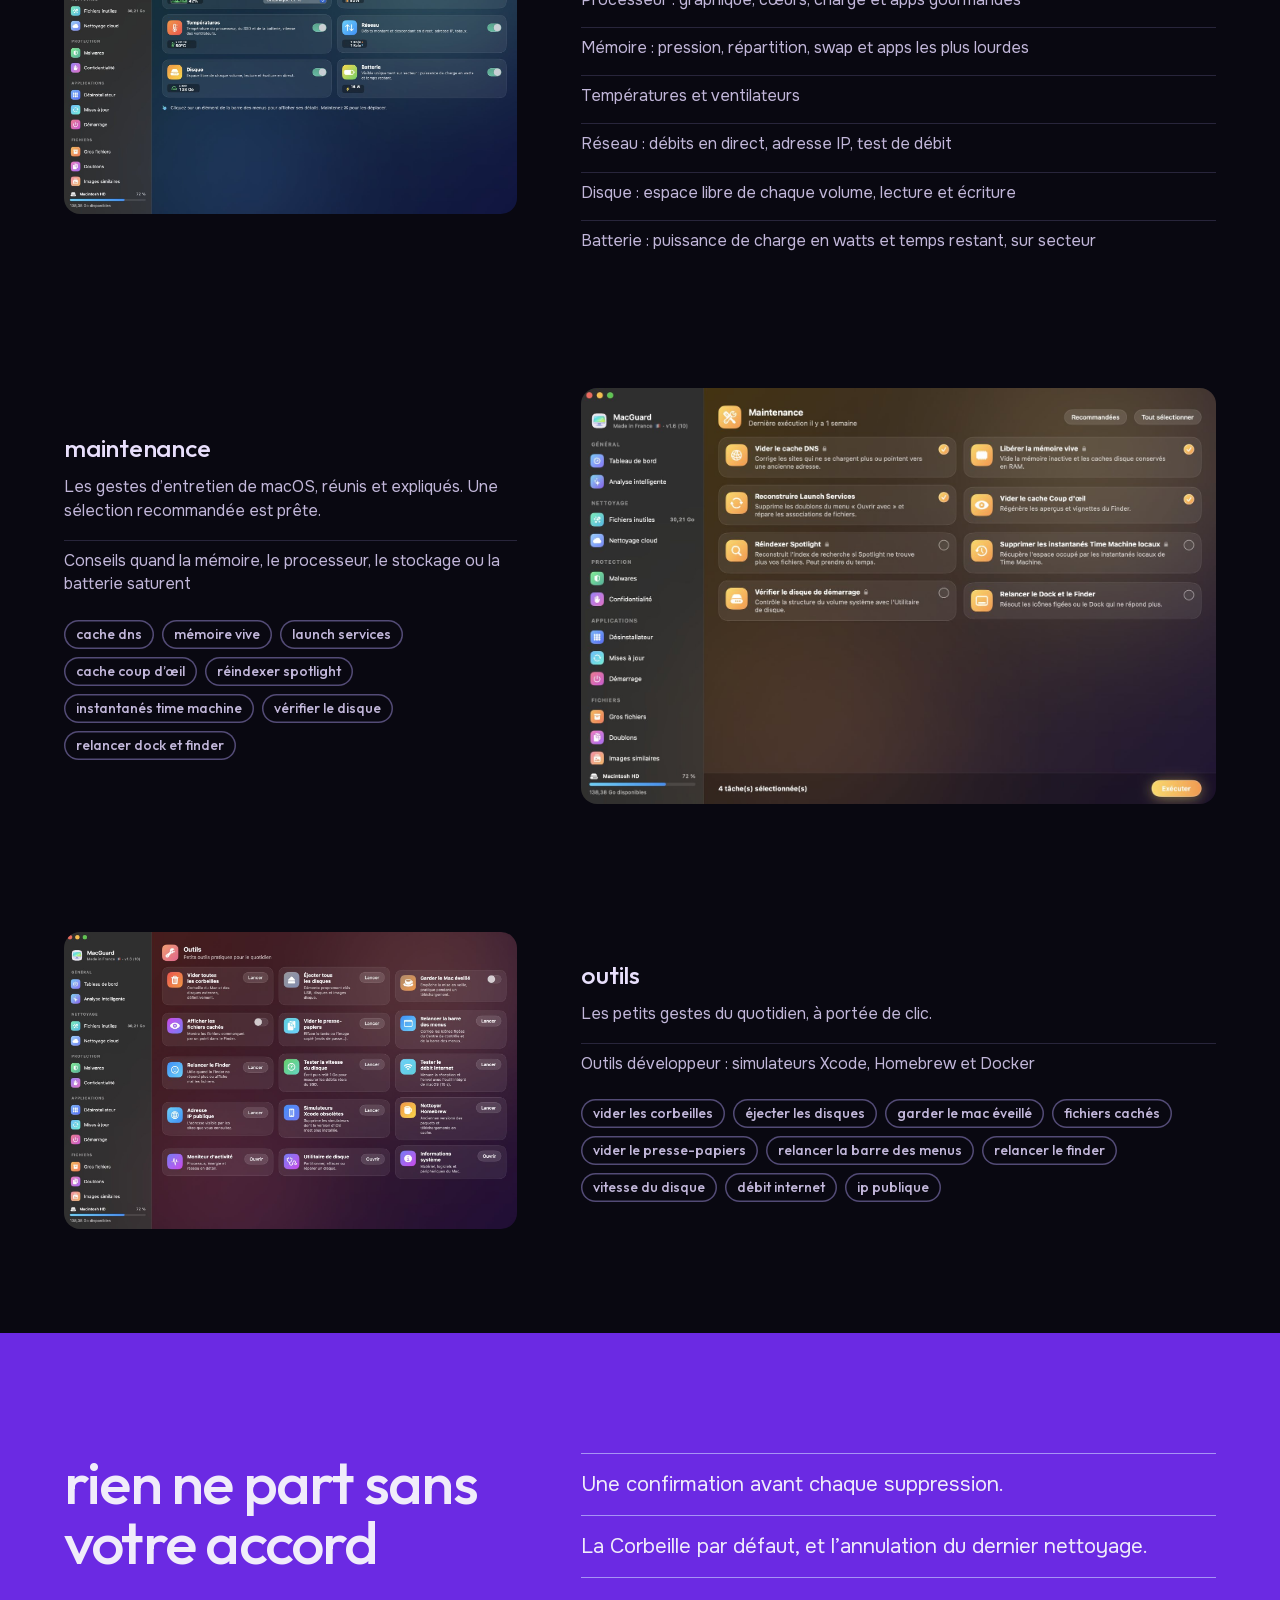
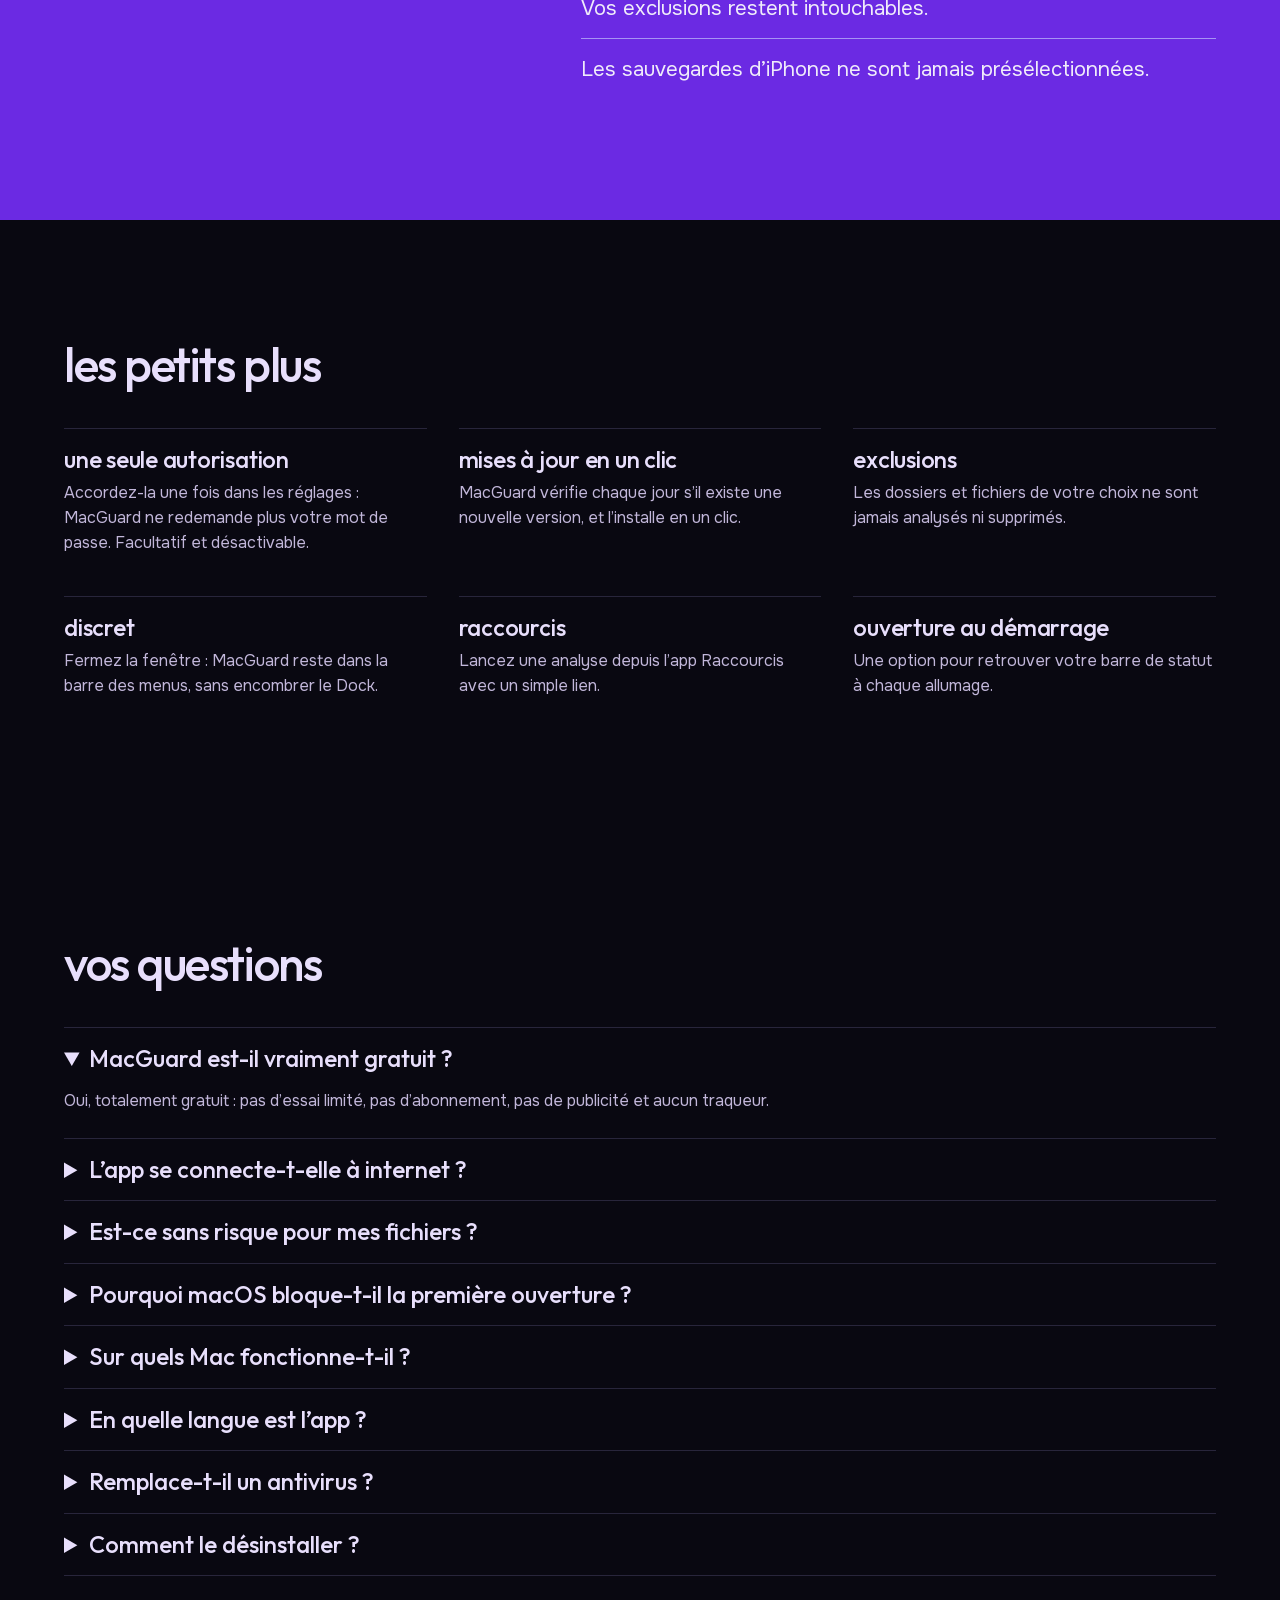
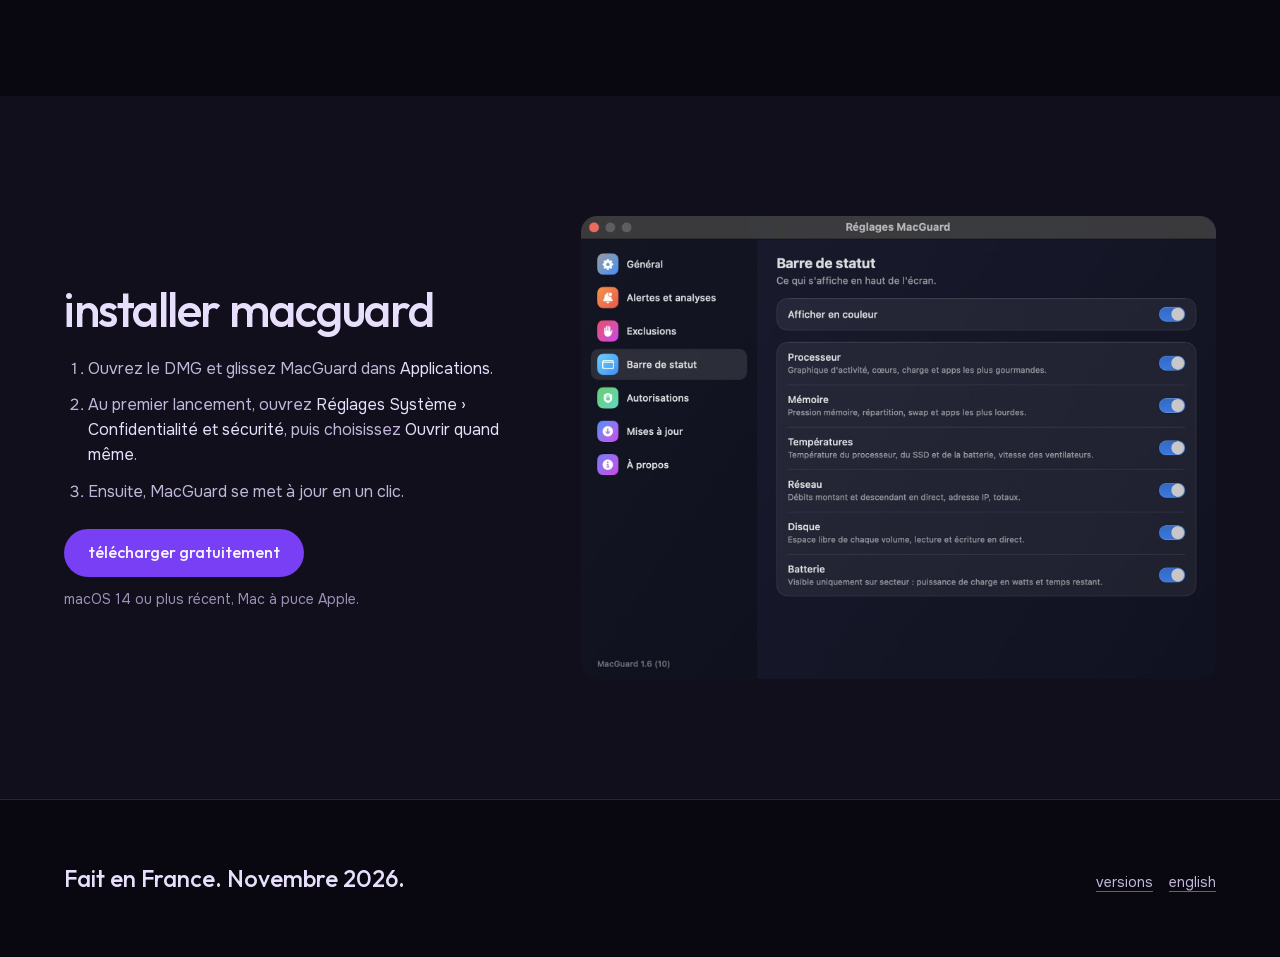
==== commit a8d7003c: "Montre l'app dans la langue de chaque page Captures anglaises dans assets/en, captures françaises re" ====
--- a/index.html
+++ b/index.html
@@ -30,7 +30,7 @@
     <div class="hero__side">
       <p class="lead">Nettoyez, désinstallez, protégez et surveillez votre Mac depuis une seule app.</p>
       <div class="actions"><a class="btn btn--primary" href="https://github.com/gorepair/MacGuard-releases/releases/latest/download/MacGuard.dmg">télécharger gratuitement</a></div>
-      <p class="needs"><strong>Totalement gratuit, sans publicité ni traqueurs.</strong> Pour macOS 14 ou plus récent, sur Mac à puce Apple.</p>
+      <p class="needs"><strong>Totalement gratuit, sans publicité ni traqueurs.</strong> Pour macOS 14 ou plus récent, sur Mac à puce Apple. Disponible en français et en anglais.</p>
     </div>
   </section>
   <div class="container"><img class="screen" src="assets/dashboard.jpg" width="1800" height="1180" fetchpriority="high" alt="Tableau de bord de MacGuard : stockage, mémoire, processeur, batterie et un conseil sur la mémoire saturée"></div>
@@ -117,6 +117,7 @@
 <details><summary>Est-ce sans risque pour mes fichiers ?</summary><p>Rien n’est supprimé sans votre confirmation. Par défaut, les fichiers passent par la Corbeille et le dernier nettoyage peut être annulé. Deux exceptions, effacées définitivement : le contenu de la Corbeille, si vous la cochez, et les traces de navigation. Vérifiez la liste avant de valider.</p></details>
 <details><summary>Pourquoi macOS bloque-t-il la première ouverture ?</summary><p>MacGuard n’est pas encore notarisé par Apple. Ouvrez Réglages Système › Confidentialité et sécurité, puis choisissez Ouvrir quand même. Il suffit de le faire une fois.</p></details>
 <details><summary>Sur quels Mac fonctionne-t-il ?</summary><p>Sur les Mac à puce Apple (M1 et suivants) avec macOS 14 ou plus récent. Les Mac Intel ne sont pas pris en charge.</p></details>
+<details><summary>En quelle langue est l’app ?</summary><p>En français et en anglais. MacGuard suit la langue de votre Mac, et vous pouvez la changer pour cette seule app dans Réglages Système › Général › Langue et région.</p></details>
 <details><summary>Remplace-t-il un antivirus ?</summary><p>Il complète les protections de macOS : il compare vos fichiers aux signatures publiées par Apple et repère les adwares et les éléments suspects. Ce n’est pas une protection en temps réel.</p></details>
 <details><summary>Comment le désinstaller ?</summary><p>Si vous avez activé l’option sans mot de passe, désactivez-la d’abord dans les réglages. Glissez ensuite MacGuard d’Applications vers la Corbeille.</p></details>
 </div></div></section>
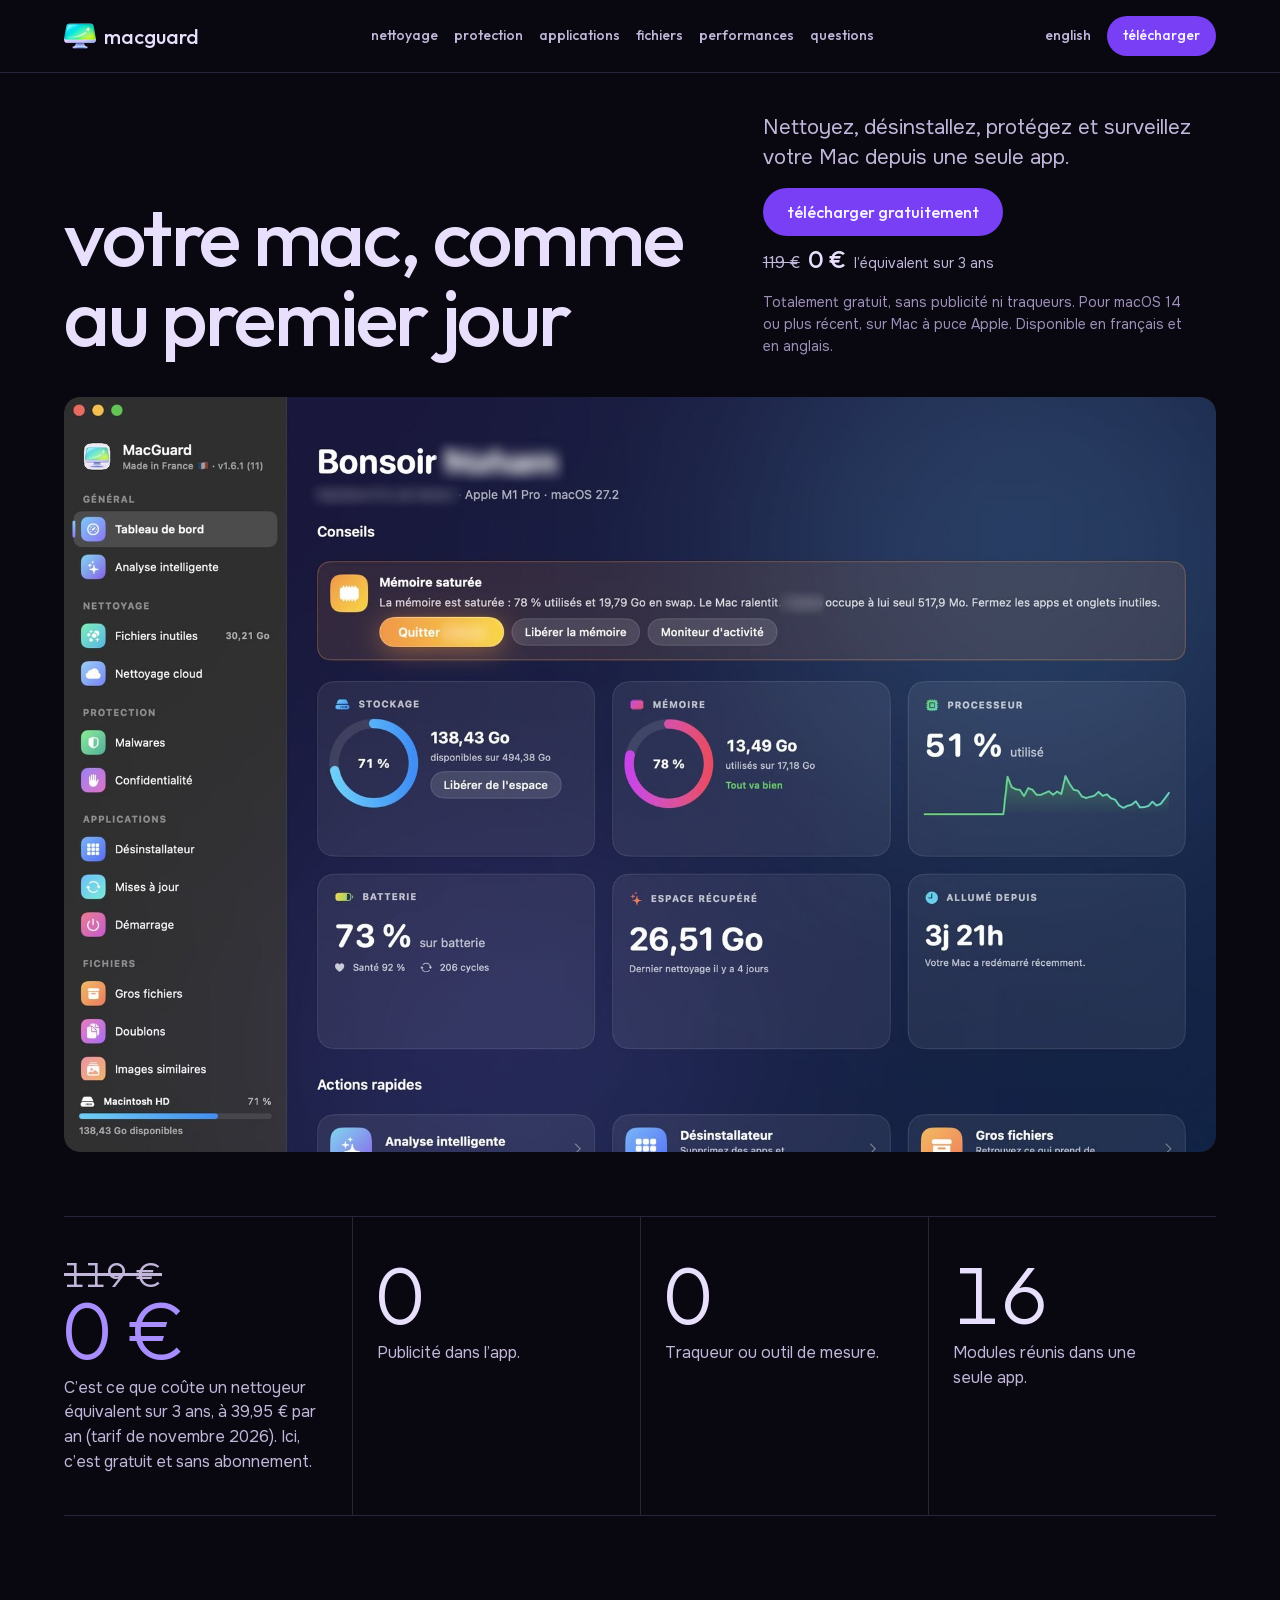
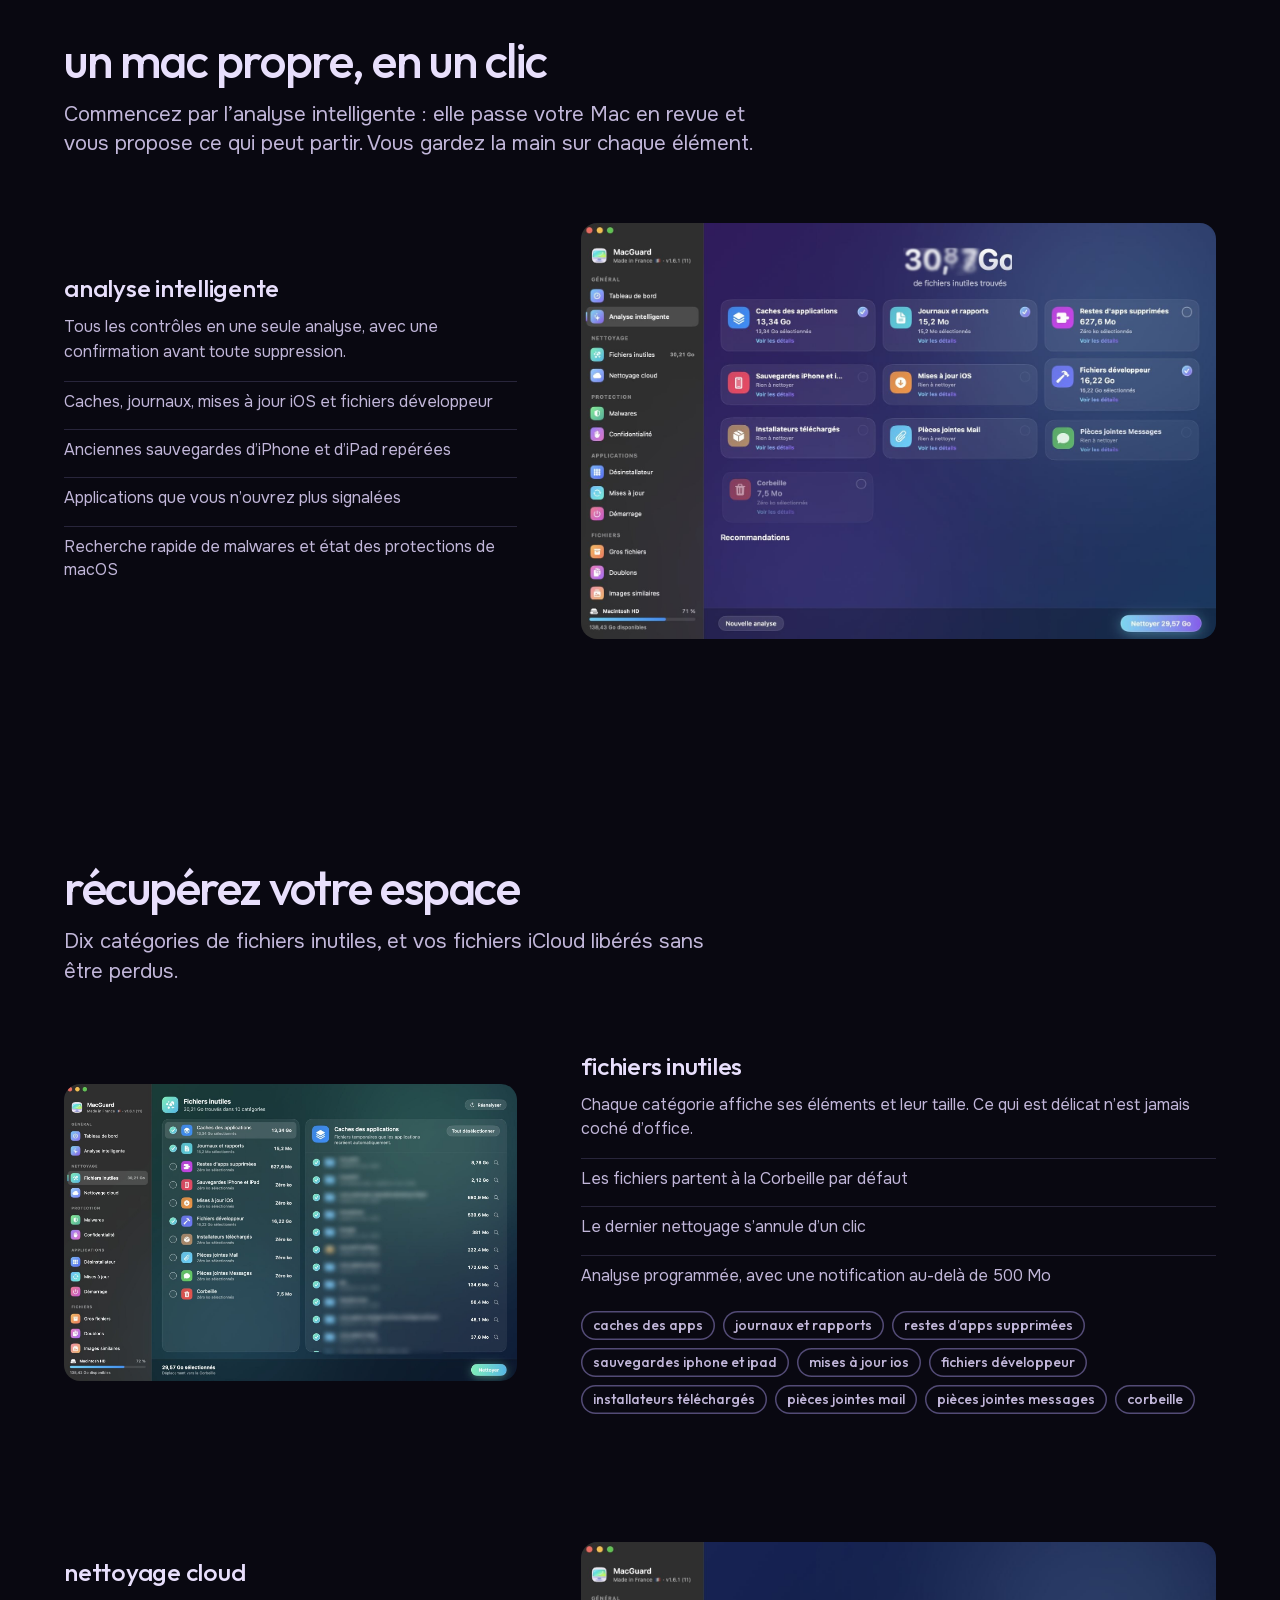
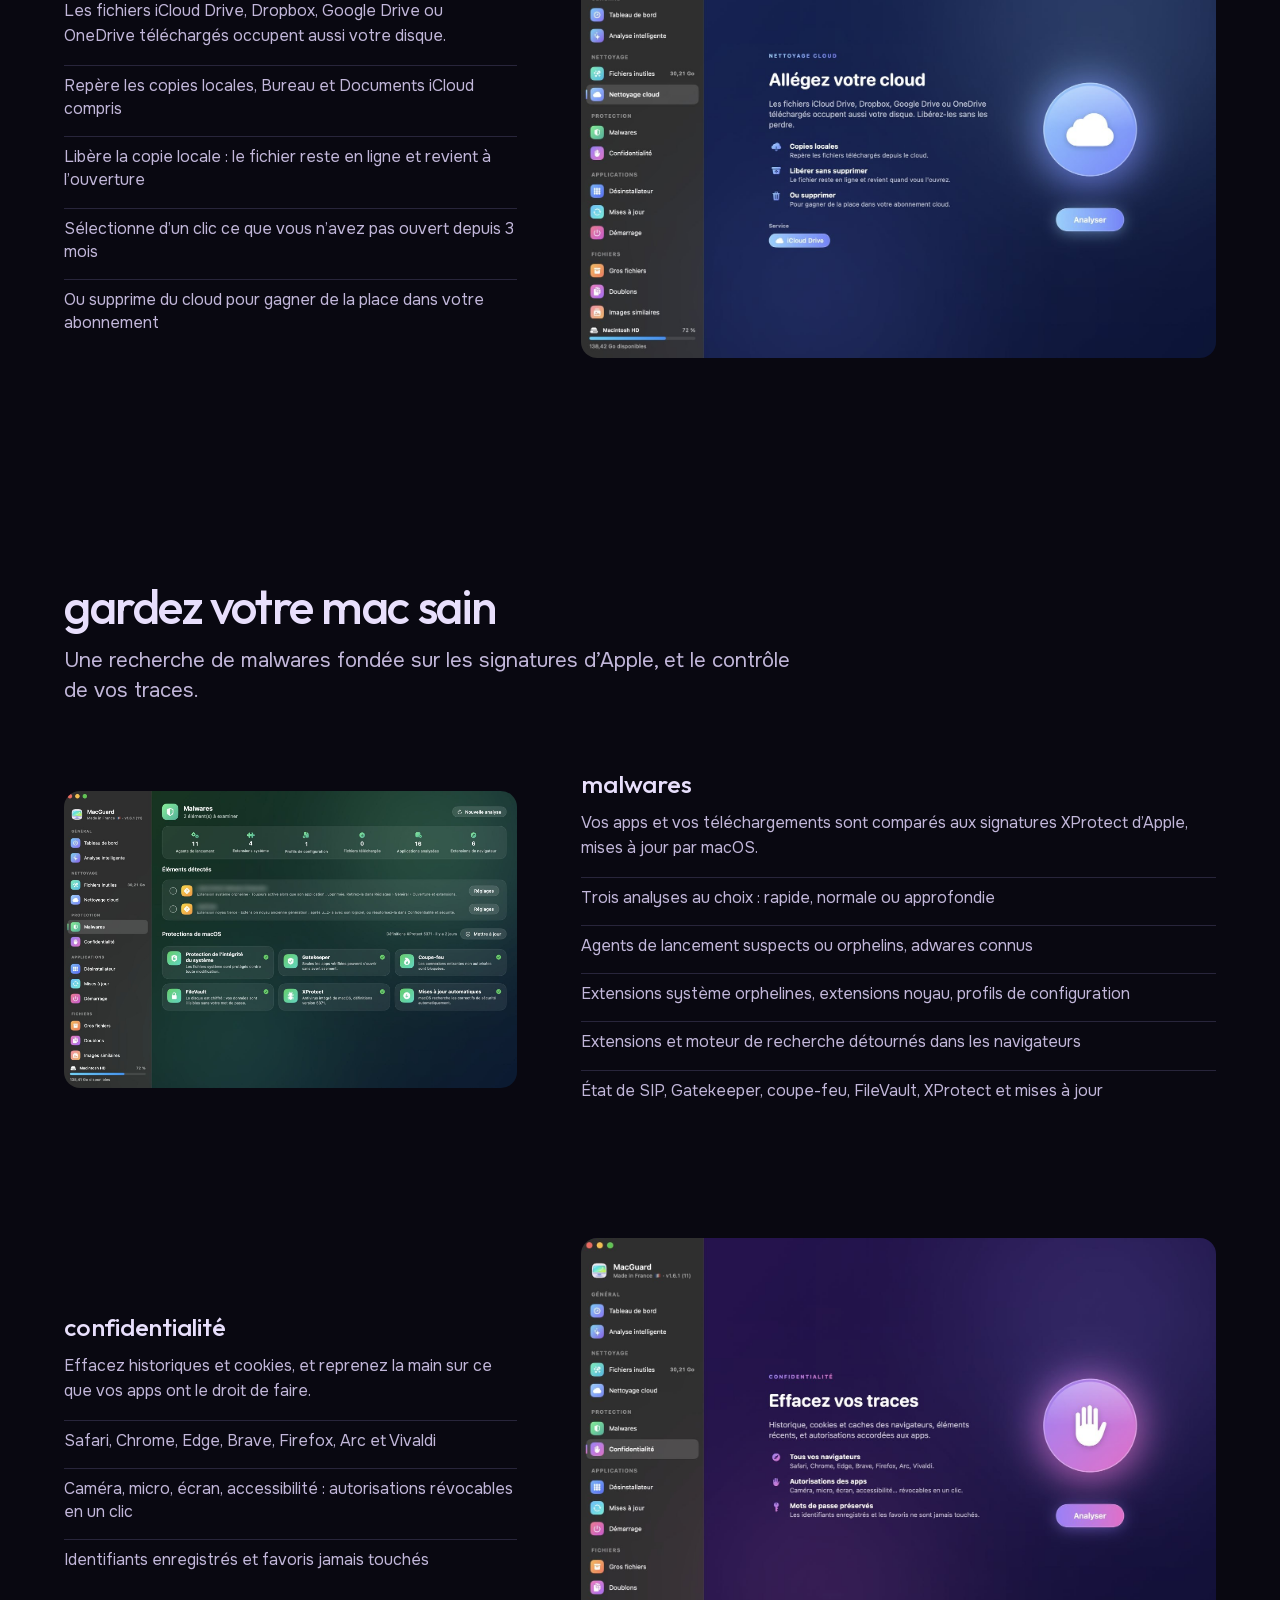
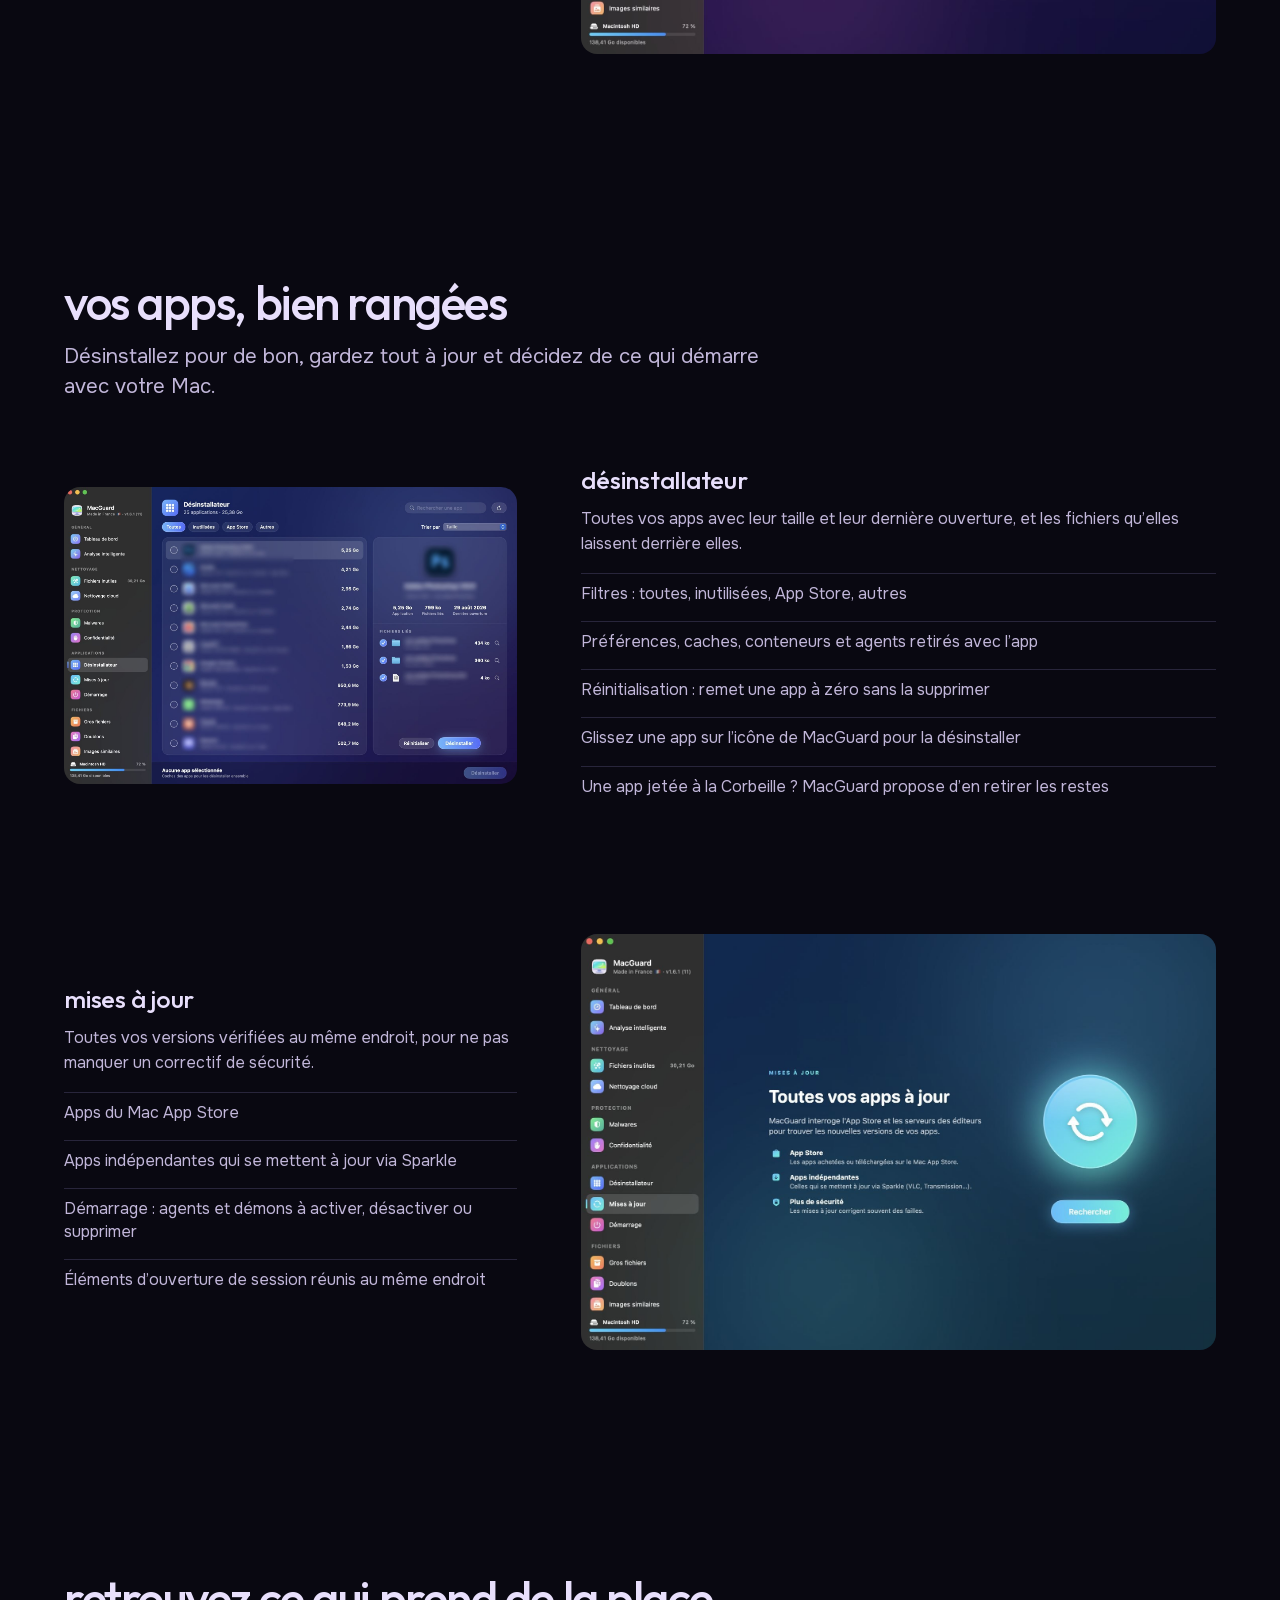
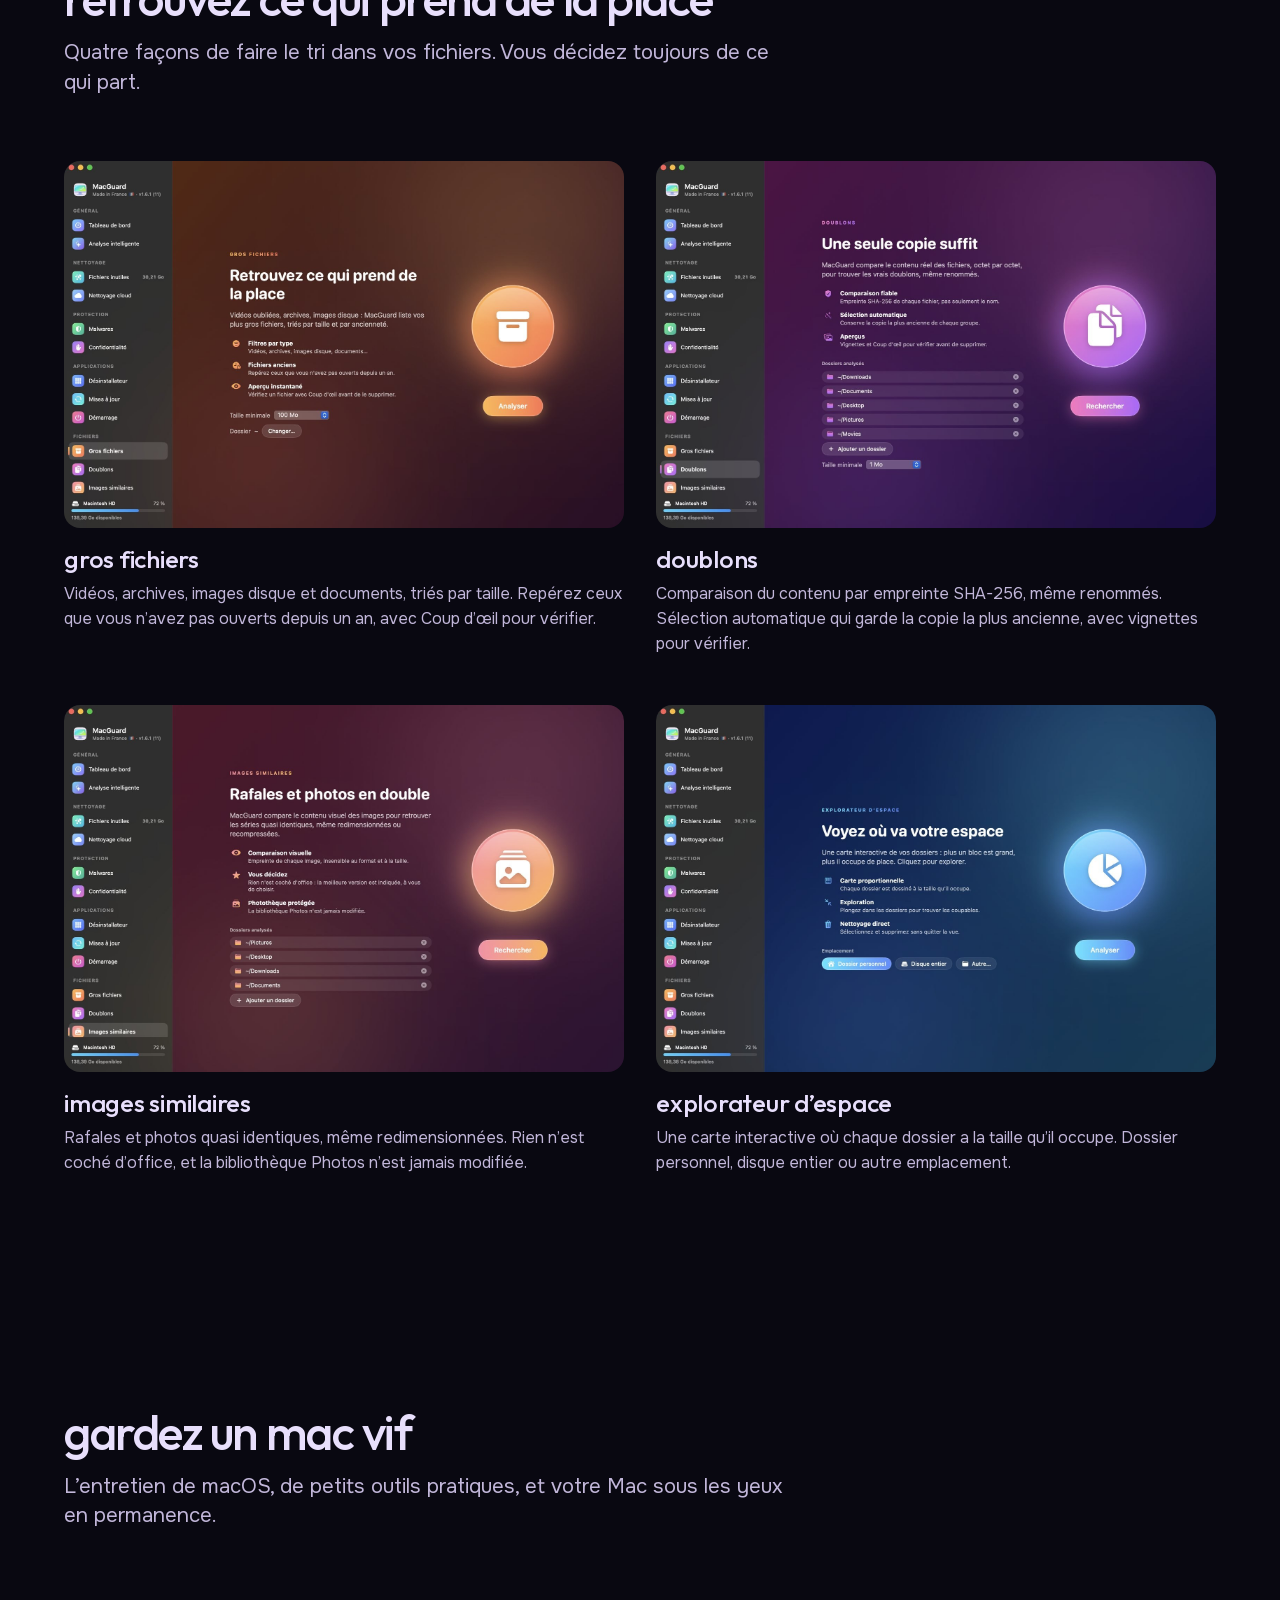
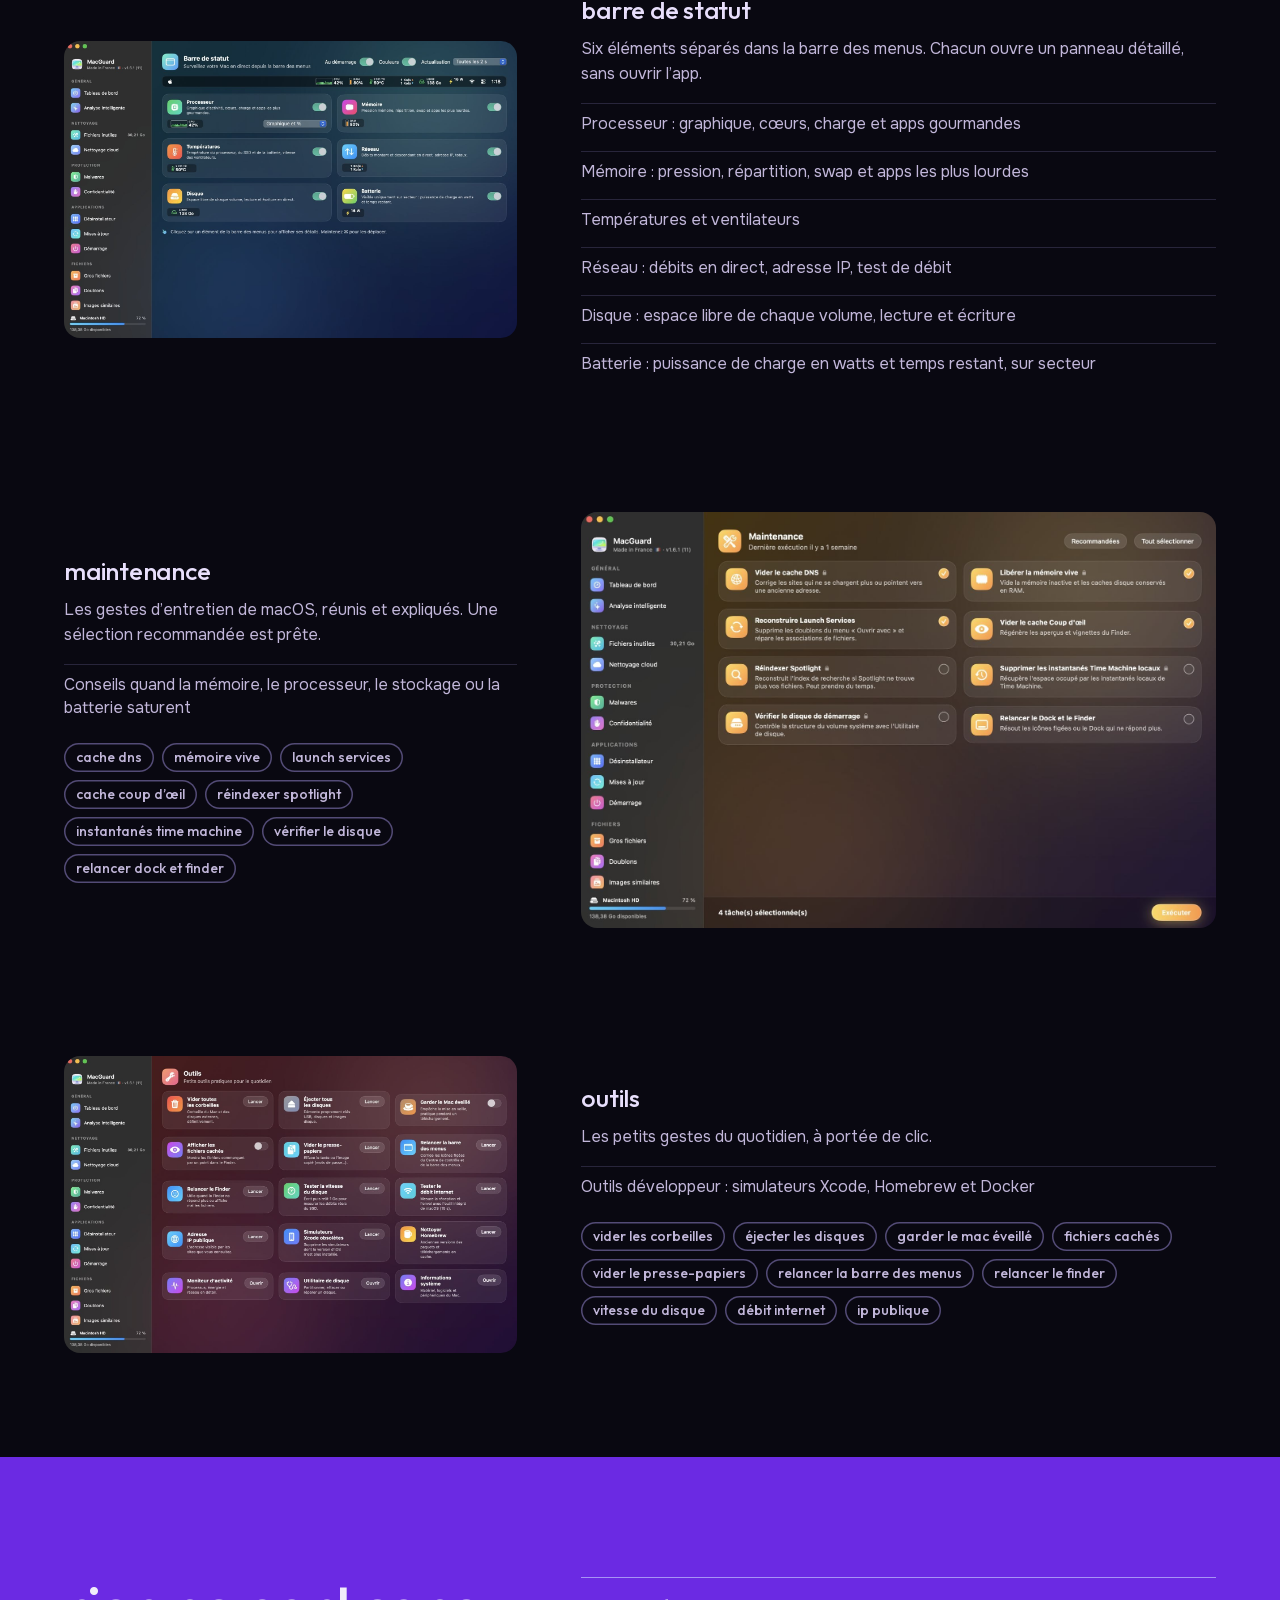
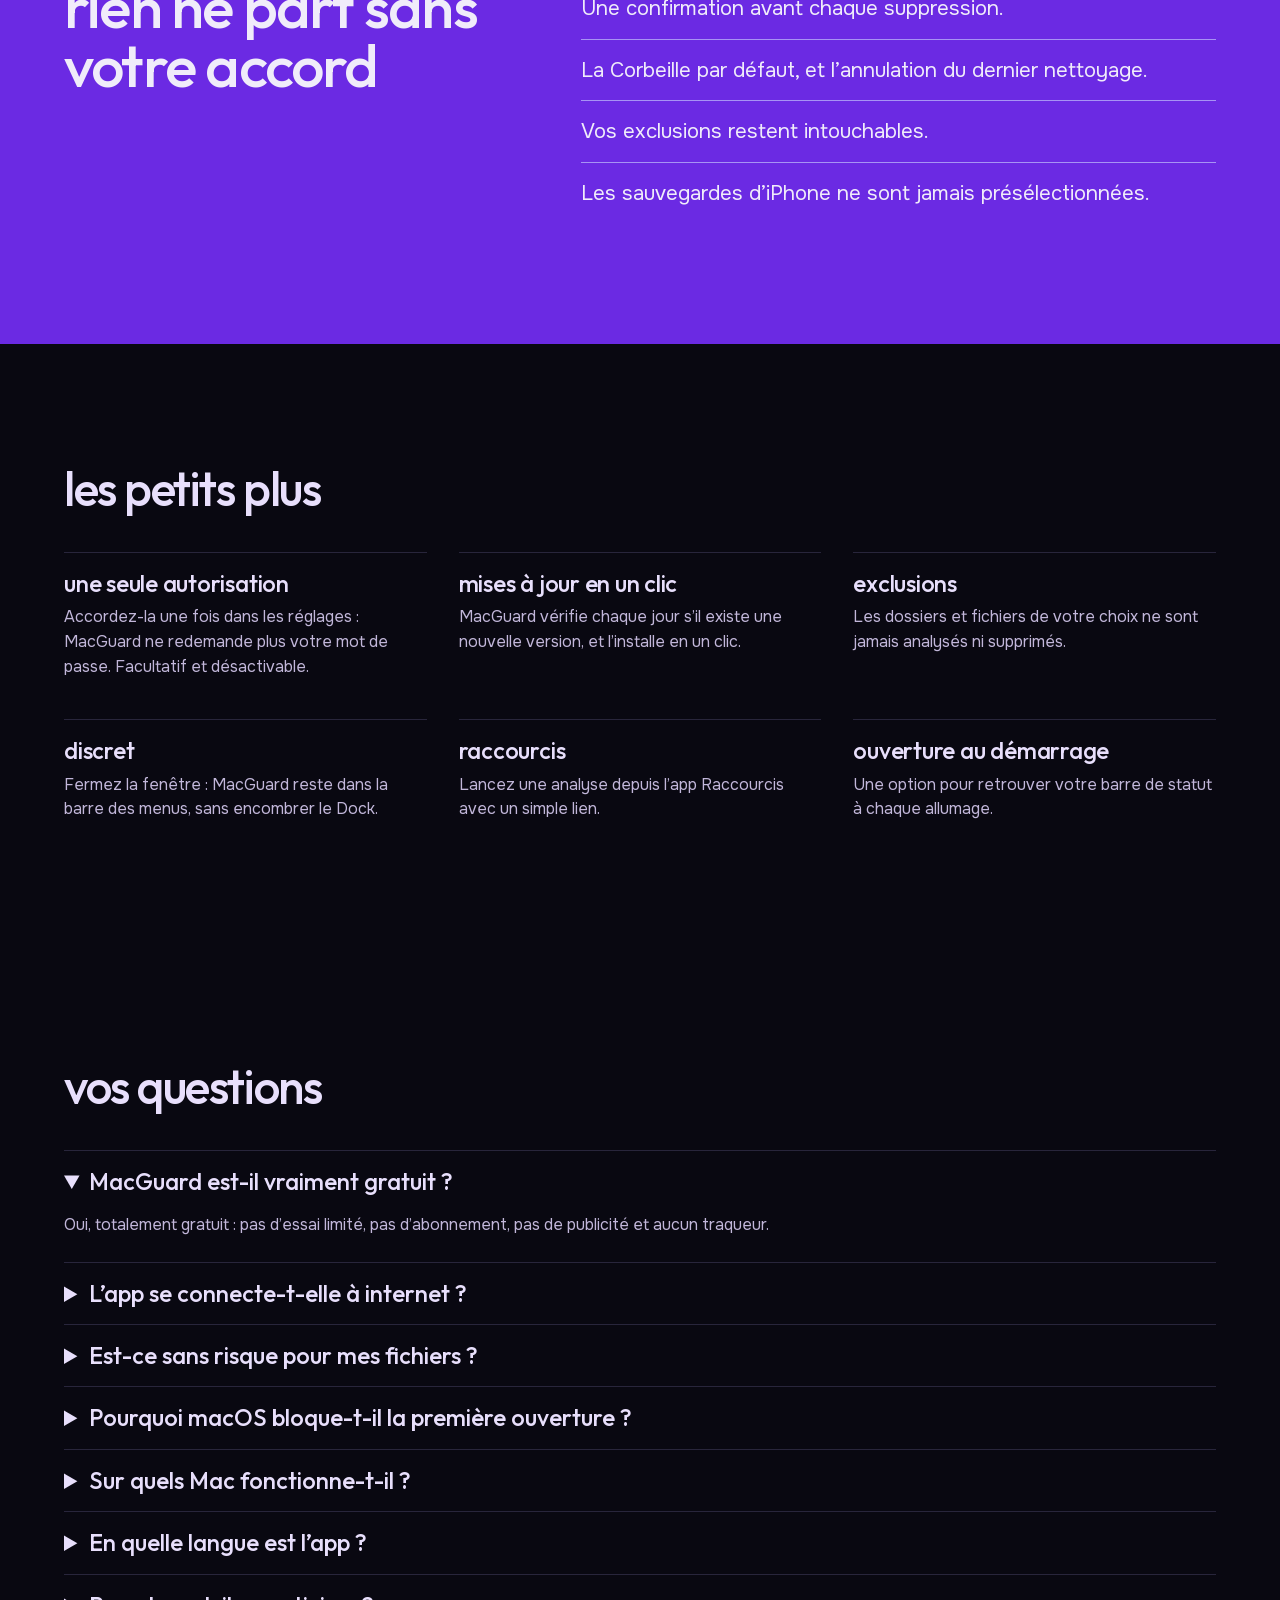
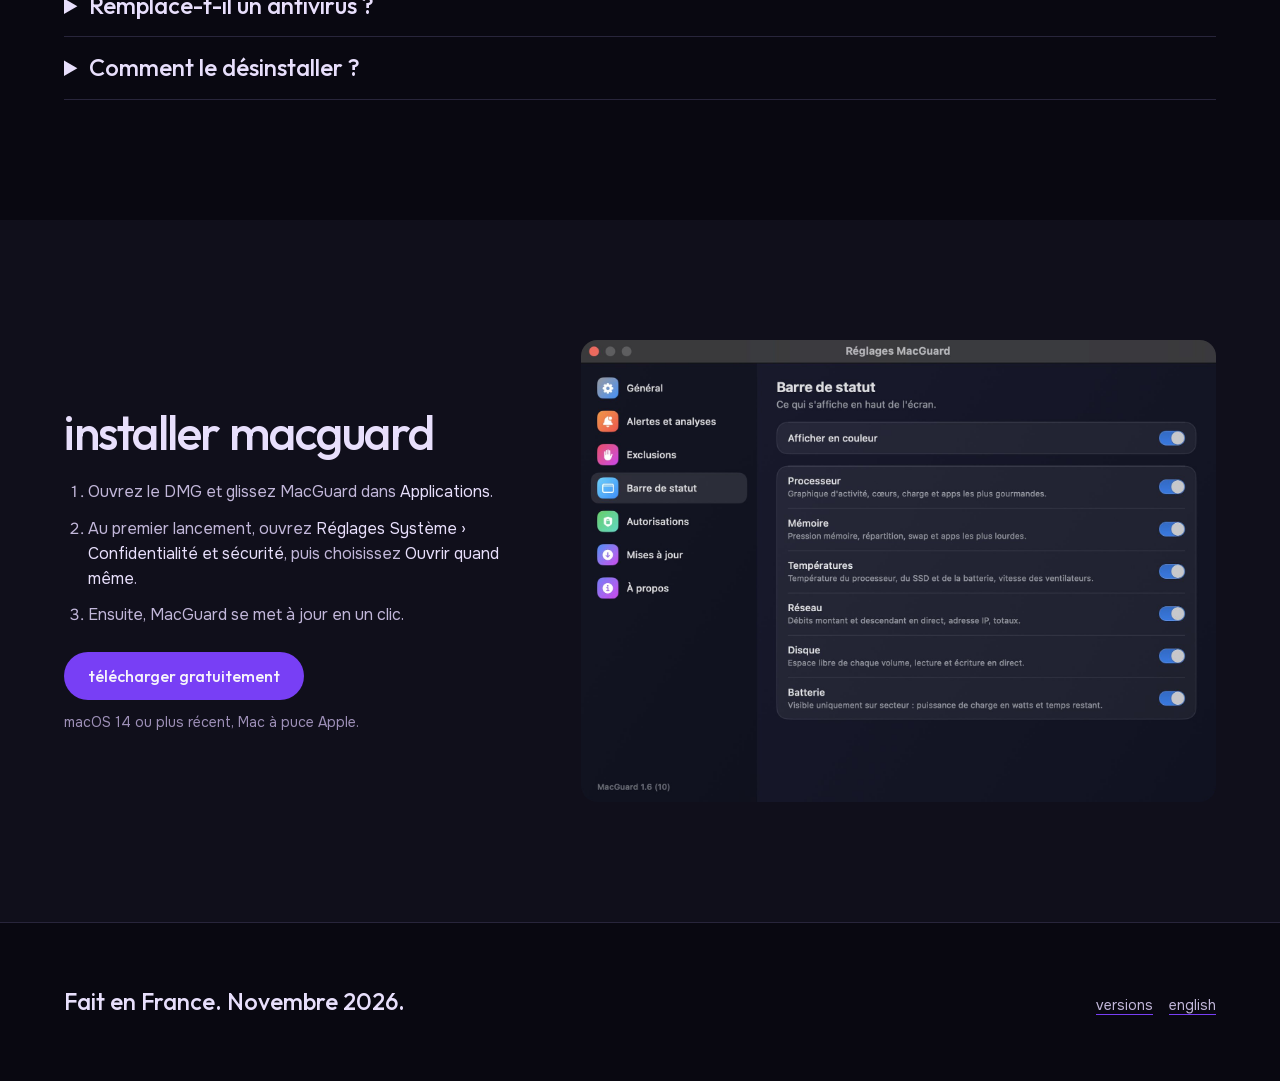
==== commit 2e2002dd: "Génère les pages avec le prix barré et le nouveau titre Co-Authored-By: Claude Opus 5.5 <noreply@ant" ====
--- a/index.html
+++ b/index.html
@@ -26,15 +26,15 @@
 </div></header>
 <main>
   <section class="container hero">
-    <h1>votre mac, léger et sous contrôle</h1>
+    <h1>votre mac, comme au premier jour</h1>
     <div class="hero__side">
       <p class="lead">Nettoyez, désinstallez, protégez et surveillez votre Mac depuis une seule app.</p>
-      <div class="actions"><a class="btn btn--primary" href="https://github.com/gorepair/MacGuard-releases/releases/latest/download/MacGuard.dmg">télécharger gratuitement</a></div>
+      <div class="actions"><a class="btn btn--primary" href="https://github.com/gorepair/MacGuard-releases/releases/latest/download/MacGuard.dmg">télécharger gratuitement</a><p class="price"><s>119 €</s> <strong>0 €</strong> <span>l’équivalent sur 3 ans</span></p></div>
       <p class="needs"><strong>Totalement gratuit, sans publicité ni traqueurs.</strong> Pour macOS 14 ou plus récent, sur Mac à puce Apple. Disponible en français et en anglais.</p>
     </div>
   </section>
   <div class="container"><img class="screen" src="assets/dashboard.jpg" width="1800" height="1180" fetchpriority="high" alt="Tableau de bord de MacGuard : stockage, mémoire, processeur, batterie et un conseil sur la mémoire saturée"></div>
-  <div class="container" style="padding-block:var(--space-2xl) 0"><div class="promise"><div><span class="figure figure--accent">0 €</span><p>Totalement gratuit, sans abonnement.</p></div><div><span class="figure">0</span><p>Publicité dans l’app.</p></div><div><span class="figure">0</span><p>Traqueur ou outil de mesure.</p></div><div><span class="figure">16</span><p>Modules réunis dans une seule app.</p></div></div></div>
+  <div class="container" style="padding-block:var(--space-2xl) 0"><div class="promise"><div><span class="figure figure--accent"><s>119 €</s> 0 €</span><p>C’est ce que coûte un nettoyeur équivalent sur 3 ans, à 39,95 € par an (tarif de novembre 2026). Ici, c’est gratuit et sans abonnement.</p></div><div><span class="figure">0</span><p>Publicité dans l’app.</p></div><div><span class="figure">0</span><p>Traqueur ou outil de mesure.</p></div><div><span class="figure">16</span><p>Modules réunis dans une seule app.</p></div></div></div>
   
 <section class="chapter" id="analyse"><div class="container"><h2>un mac propre, en un clic</h2><p class="lead">Commencez par l’analyse intelligente : elle passe votre Mac en revue et vous propose ce qui peut partir. Vous gardez la main sur chaque élément.</p>
 <article class="module">
--- a/site.css
+++ b/site.css
@@ -102,6 +102,11 @@
 .promise > div:first-child { border-left: 0; padding-left: 0; }
 .figure { display: block; font: 300 var(--text-display)/0.95 var(--font-display); font-variant-numeric: tabular-nums; }
 .figure--accent { color: var(--color-accent-bright); }
+.figure s { display: block; font-size: 0.45em; color: var(--color-ink-2); }
+.price { margin: 0; display: flex; flex-wrap: wrap; align-items: baseline; gap: var(--space-2xs) var(--space-xs); color: var(--color-ink-2); }
+.price strong { font: 500 var(--text-title)/1 var(--font-display); color: var(--color-ink); }
+.price span { font-size: var(--text-sm); }
+.actions:has(.price) { align-items: center; }
 .promise p { margin: var(--space-xs) 0 0; color: var(--color-ink-2); }
 
 /* Module blocks */
